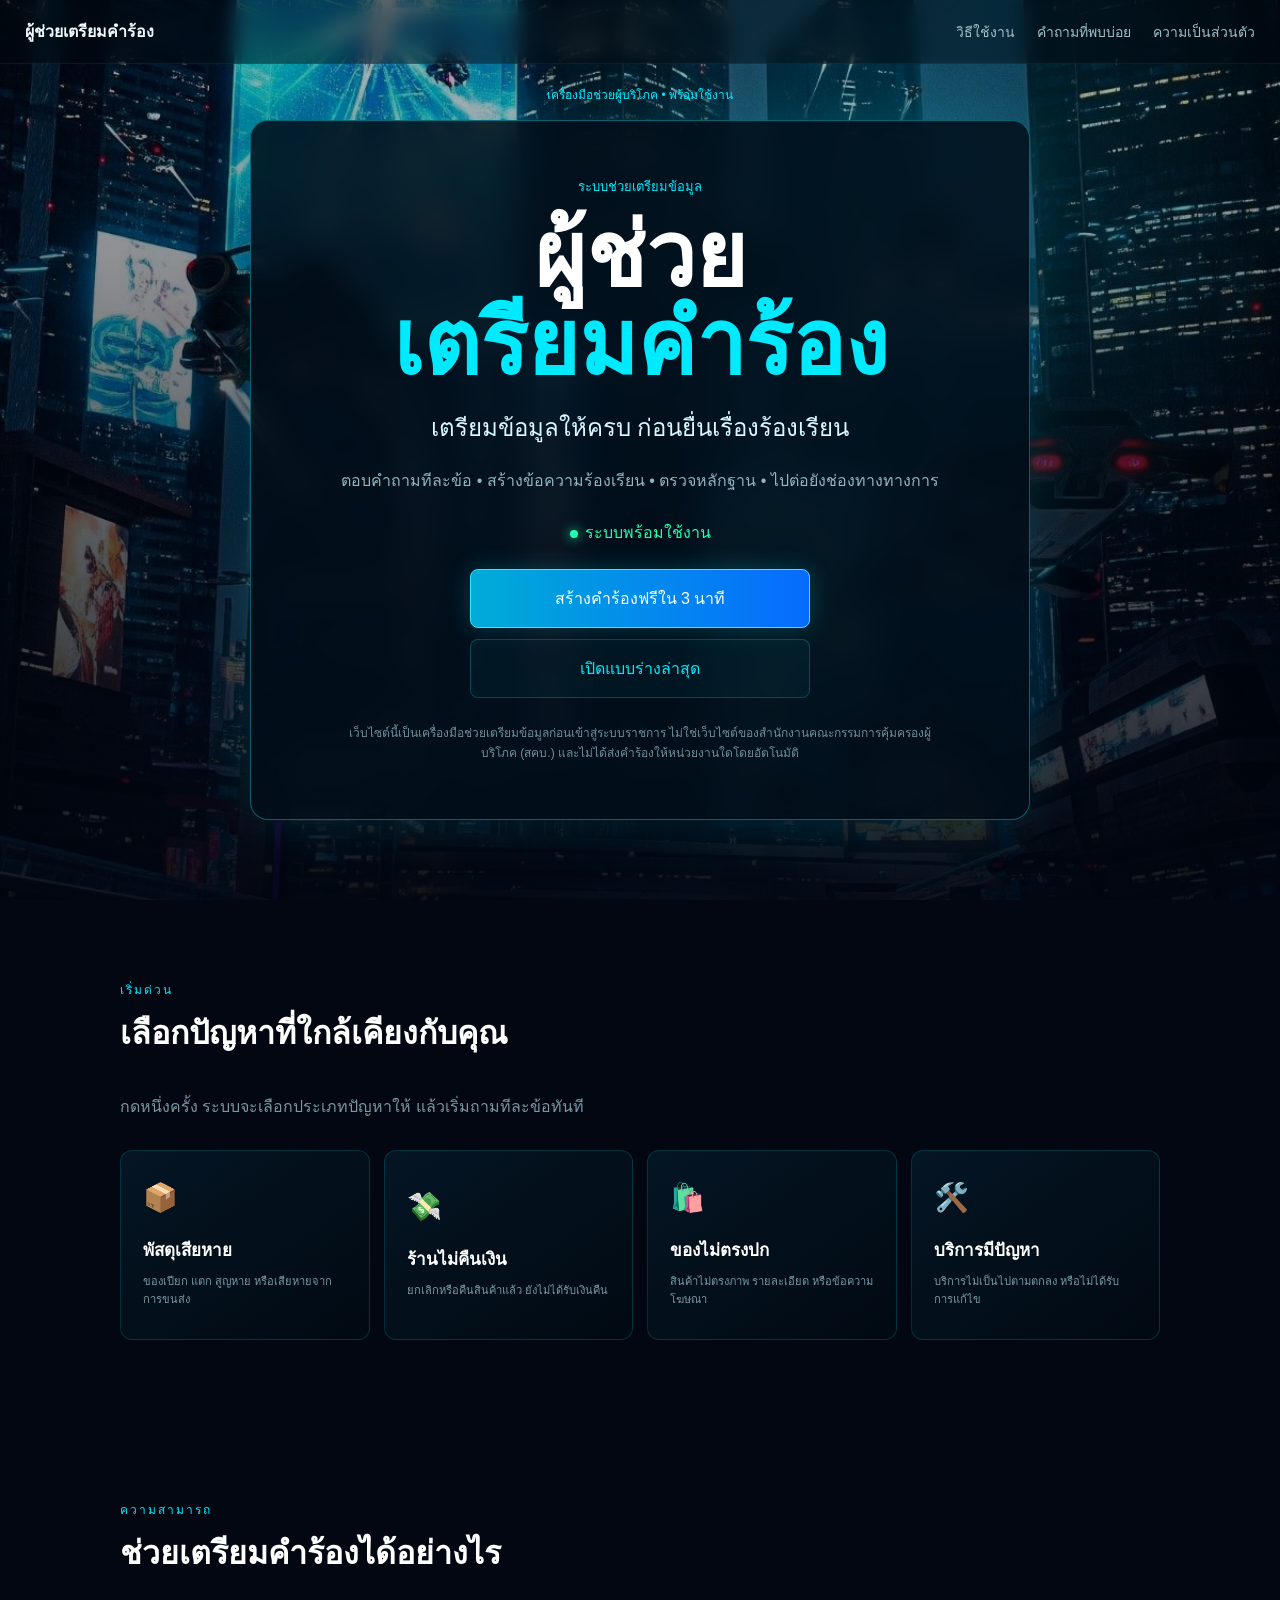
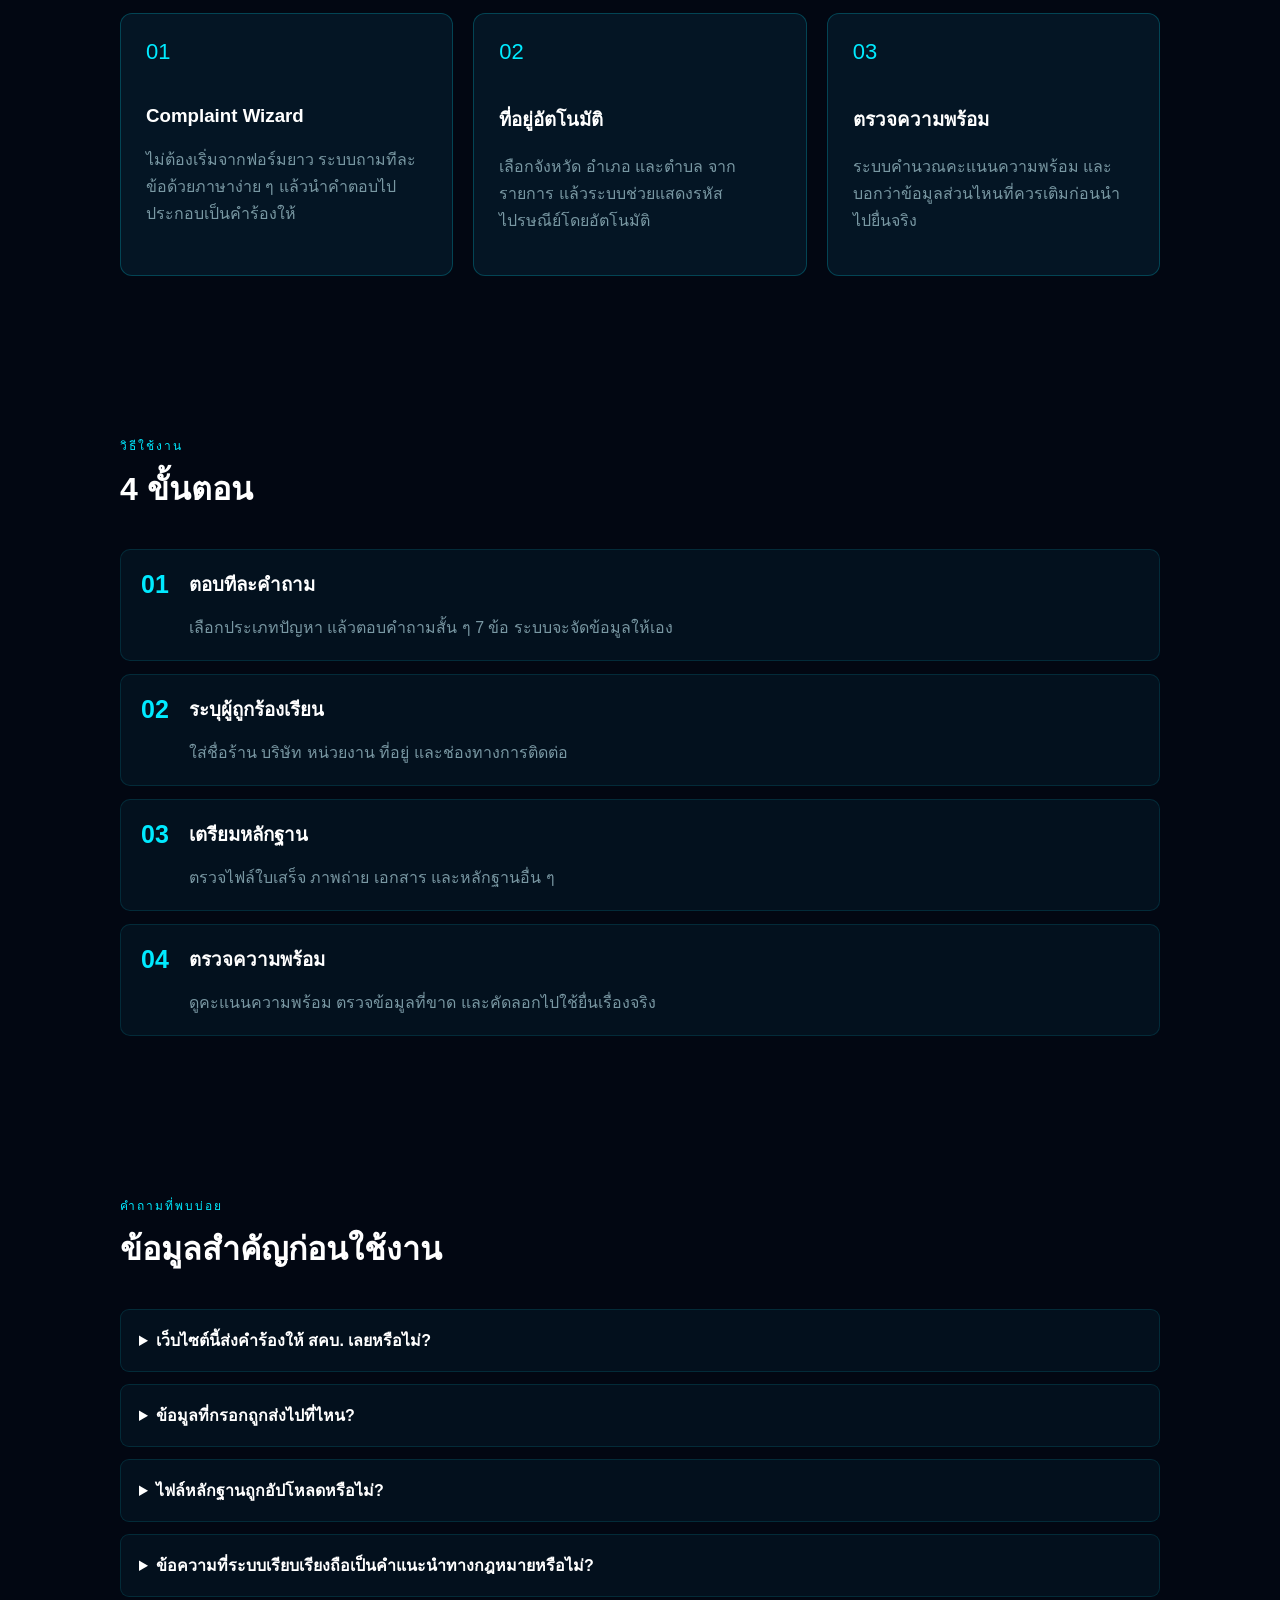
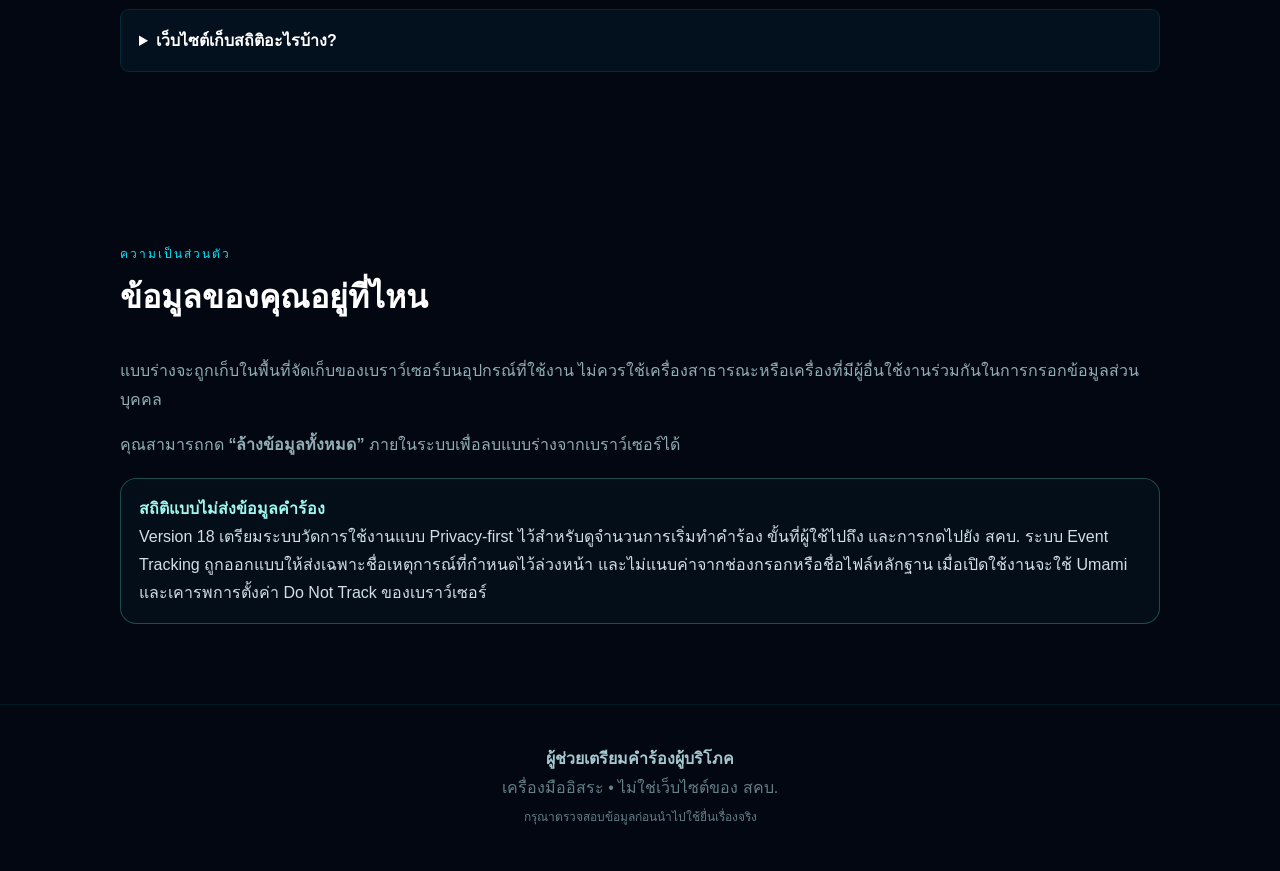
==== index.html @ de830b8b "Version 18 – Complaint" ====
<!DOCTYPE html>
<!-- Complaint Helper Version 18 -->
<html lang="th">
<head>
  <meta charset="UTF-8">
  <meta name="viewport" content="width=device-width, initial-scale=1.0">
  <meta name="description" content="เครื่องมือช่วยเตรียมข้อมูลคำร้องผู้บริโภคก่อนยื่นเรื่องจริง">
  <title>ผู้ช่วยเตรียมคำร้อง</title>
  <link rel="stylesheet" href="style.css">
</head>
<body>
<div class="grid-background"></div>
<div id="toast" class="toast"></div>

<div id="homePage" class="page active-page">
  <header class="top-nav">
    <div class="brand">ผู้ช่วยเตรียมคำร้อง</div>
    <nav>
      <a href="#how">วิธีใช้งาน</a>
      <a href="#faq">คำถามที่พบบ่อย</a>
      <a href="#privacy">ความเป็นส่วนตัว</a>
    </nav>
  </header>

  <section class="hero">
    <div class="hero-shade"></div>
    <div class="system-top">เครื่องมือช่วยผู้บริโภค • พร้อมใช้งาน</div>

    <div class="hero-card">
      <div class="version">ระบบช่วยเตรียมข้อมูล</div>
      <h1>ผู้ช่วย <span>เตรียมคำร้อง</span></h1>
      <h2>เตรียมข้อมูลให้ครบ ก่อนยื่นเรื่องร้องเรียน</h2>
      <p class="hero-text">ตอบคำถามทีละข้อ • สร้างข้อความร้องเรียน • ตรวจหลักฐาน • ไปต่อยังช่องทางทางการ</p>

      <div class="ready"><span></span>ระบบพร้อมใช้งาน</div>

      <button class="primary-button" onclick="startComplaint()">สร้างคำร้องฟรีใน 3 นาที</button>
      <button id="continueButton" class="secondary-button" onclick="continueDraft()">เปิดแบบร่างล่าสุด</button>

      <p class="hero-note">
        เว็บไซต์นี้เป็นเครื่องมือช่วยเตรียมข้อมูลก่อนเข้าสู่ระบบราชการ ไม่ใช่เว็บไซต์ของสำนักงานคณะกรรมการคุ้มครองผู้บริโภค (สคบ.)
        และไม่ได้ส่งคำร้องให้หน่วยงานใดโดยอัตโนมัติ
      </p>
    </div>
  </section>

  <section id="quickStart" class="content-section">
    <div class="section-label">เริ่มด่วน</div>
    <h2 class="section-heading">เลือกปัญหาที่ใกล้เคียงกับคุณ</h2>
    <p class="section-subtitle">กดหนึ่งครั้ง ระบบจะเลือกประเภทปัญหาให้ แล้วเริ่มถามทีละข้อทันที</p>

    <div class="quick-start-grid">
      <button class="quick-start-card" onclick="startFromProblem('parcel')">
        <span class="quick-icon">📦</span>
        <strong>พัสดุเสียหาย</strong>
        <small>ของเปียก แตก สูญหาย หรือเสียหายจากการขนส่ง</small>
      </button>

      <button class="quick-start-card" onclick="startFromProblem('refund')">
        <span class="quick-icon">💸</span>
        <strong>ร้านไม่คืนเงิน</strong>
        <small>ยกเลิกหรือคืนสินค้าแล้ว ยังไม่ได้รับเงินคืน</small>
      </button>

      <button class="quick-start-card" onclick="startFromProblem('mismatch')">
        <span class="quick-icon">🛍️</span>
        <strong>ของไม่ตรงปก</strong>
        <small>สินค้าไม่ตรงภาพ รายละเอียด หรือข้อความโฆษณา</small>
      </button>

      <button class="quick-start-card" onclick="startFromProblem('service')">
        <span class="quick-icon">🛠️</span>
        <strong>บริการมีปัญหา</strong>
        <small>บริการไม่เป็นไปตามตกลง หรือไม่ได้รับการแก้ไข</small>
      </button>
    </div>
  </section>

  <section class="content-section">
    <div class="section-label">ความสามารถ</div>
    <h2 class="section-heading">ช่วยเตรียมคำร้องได้อย่างไร</h2>

    <div class="feature-grid">
      <article class="feature-card">
        <div class="feature-number">01</div>
        <h3>Complaint Wizard</h3>
        <p>ไม่ต้องเริ่มจากฟอร์มยาว ระบบถามทีละข้อด้วยภาษาง่าย ๆ แล้วนำคำตอบไปประกอบเป็นคำร้องให้</p>
      </article>

      <article class="feature-card">
        <div class="feature-number">02</div>
        <h3>ที่อยู่อัตโนมัติ</h3>
        <p>เลือกจังหวัด อำเภอ และตำบล จากรายการ แล้วระบบช่วยแสดงรหัสไปรษณีย์โดยอัตโนมัติ</p>
      </article>

      <article class="feature-card">
        <div class="feature-number">03</div>
        <h3>ตรวจความพร้อม</h3>
        <p>ระบบคำนวณคะแนนความพร้อม และบอกว่าข้อมูลส่วนไหนที่ควรเติมก่อนนำไปยื่นจริง</p>
      </article>
    </div>
  </section>

  <section id="how" class="content-section">
    <div class="section-label">วิธีใช้งาน</div>
    <h2 class="section-heading">4 ขั้นตอน</h2>

    <div class="process-list">
      <div class="process-card"><strong>01</strong><div><h3>ตอบทีละคำถาม</h3><p>เลือกประเภทปัญหา แล้วตอบคำถามสั้น ๆ 7 ข้อ ระบบจะจัดข้อมูลให้เอง</p></div></div>
      <div class="process-card"><strong>02</strong><div><h3>ระบุผู้ถูกร้องเรียน</h3><p>ใส่ชื่อร้าน บริษัท หน่วยงาน ที่อยู่ และช่องทางการติดต่อ</p></div></div>
      <div class="process-card"><strong>03</strong><div><h3>เตรียมหลักฐาน</h3><p>ตรวจไฟล์ใบเสร็จ ภาพถ่าย เอกสาร และหลักฐานอื่น ๆ</p></div></div>
      <div class="process-card"><strong>04</strong><div><h3>ตรวจความพร้อม</h3><p>ดูคะแนนความพร้อม ตรวจข้อมูลที่ขาด และคัดลอกไปใช้ยื่นเรื่องจริง</p></div></div>
    </div>
  </section>

  <section id="faq" class="content-section">
    <div class="section-label">คำถามที่พบบ่อย</div>
    <h2 class="section-heading">ข้อมูลสำคัญก่อนใช้งาน</h2>

    <div class="faq">
      <details>
        <summary>เว็บไซต์นี้ส่งคำร้องให้ สคบ. เลยหรือไม่?</summary>
        <p>ไม่ เว็บไซต์นี้ช่วยเตรียมข้อมูลเท่านั้น ผู้ใช้ต้องนำข้อมูลไปยื่นผ่านช่องทางของหน่วยงานที่เกี่ยวข้องด้วยตนเอง</p>
      </details>

      <details>
        <summary>ข้อมูลที่กรอกถูกส่งไปที่ไหน?</summary>
        <p>เวอร์ชันนี้ไม่มีระบบส่งข้อมูลคำร้องไปยังเซิร์ฟเวอร์ของเรา แบบร่างข้อความถูกเก็บไว้ในเบราว์เซอร์ของอุปกรณ์ที่ใช้งาน</p>
      </details>

      <details>
        <summary>ไฟล์หลักฐานถูกอัปโหลดหรือไม่?</summary>
        <p>ไม่ ระบบใช้ไฟล์เพื่อช่วยตรวจชื่อ ประเภท และขนาดเท่านั้น หากรีเฟรชหน้าเว็บจะต้องเลือกไฟล์อีกครั้ง</p>
      </details>

      <details>
        <summary>ข้อความที่ระบบเรียบเรียงถือเป็นคำแนะนำทางกฎหมายหรือไม่?</summary>
        <p>ไม่ เป็นเพียงตัวช่วยจัดข้อความ ผู้ใช้ควรตรวจสอบข้อเท็จจริงและเนื้อหาก่อนนำไปใช้</p>
      </details>

      <details>
        <summary>เว็บไซต์เก็บสถิติอะไรบ้าง?</summary>
        <p>เมื่อเปิดใช้งานระบบสถิติ เว็บไซต์จะเก็บเฉพาะเหตุการณ์การใช้งานทั่วไป เช่น เริ่มทำคำร้อง ไปถึงหน้าผลลัพธ์ คัดลอกข้อความ หรือกดไปยัง สคบ. โดยไม่ส่งชื่อ เบอร์โทร อีเมล ที่อยู่ เนื้อหาคำร้อง จำนวนเงิน ชื่อผู้ถูกร้องเรียน หรือไฟล์หลักฐานไปกับเหตุการณ์สถิติ</p>
      </details>
    </div>
  </section>

  <section id="privacy" class="content-section privacy-section">
    <div class="section-label">ความเป็นส่วนตัว</div>
    <h2 class="section-heading">ข้อมูลของคุณอยู่ที่ไหน</h2>
    <p>แบบร่างจะถูกเก็บในพื้นที่จัดเก็บของเบราว์เซอร์บนอุปกรณ์ที่ใช้งาน ไม่ควรใช้เครื่องสาธารณะหรือเครื่องที่มีผู้อื่นใช้งานร่วมกันในการกรอกข้อมูลส่วนบุคคล</p>
    <p>คุณสามารถกด <strong>“ล้างข้อมูลทั้งหมด”</strong> ภายในระบบเพื่อลบแบบร่างจากเบราว์เซอร์ได้</p>
    <div class="privacy-analytics-note">
      <strong>สถิติแบบไม่ส่งข้อมูลคำร้อง</strong><br>
      Version 18 เตรียมระบบวัดการใช้งานแบบ Privacy-first ไว้สำหรับดูจำนวนการเริ่มทำคำร้อง ขั้นที่ผู้ใช้ไปถึง และการกดไปยัง สคบ. ระบบ Event Tracking ถูกออกแบบให้ส่งเฉพาะชื่อเหตุการณ์ที่กำหนดไว้ล่วงหน้า และไม่แนบค่าจากช่องกรอกหรือชื่อไฟล์หลักฐาน เมื่อเปิดใช้งานจะใช้ Umami และเคารพการตั้งค่า Do Not Track ของเบราว์เซอร์
    </div>
  </section>

  <div class="future-ad-slot" aria-hidden="true">พื้นที่โฆษณาในอนาคต</div>

  <footer>
    <strong>ผู้ช่วยเตรียมคำร้องผู้บริโภค</strong><br>
    เครื่องมืออิสระ • ไม่ใช่เว็บไซต์ของ สคบ.<br>
    <span>กรุณาตรวจสอบข้อมูลก่อนนำไปใช้ยื่นเรื่องจริง</span>
  </footer>
</div>

<div id="formPage" class="page">
  <main class="app">
    <div class="app-top">
      <button class="home-button" onclick="goHome()">← หน้าแรก</button>
      <div id="saveStatus" class="save-status">บันทึกอัตโนมัติ: เปิด</div>
    </div>

    <div class="system-message">
      <span></span>ระบบพร้อมใช้งาน
      <small>แบบร่างข้อความถูกเก็บในเบราว์เซอร์เครื่องนี้</small>
    </div>

    <div class="form-header">
      <div>ระบบเตรียมข้อมูลคำร้อง</div>
      <h1>เตรียมข้อมูลคำร้อง</h1>
    </div>

    <div class="progress">
      <div class="progress-item active" id="progress1"><div class="progress-circle">01</div><span>ปัญหา</span></div>
      <div class="progress-line"></div>
      <div class="progress-item" id="progress2"><div class="progress-circle">02</div><span>ผู้ถูกร้อง</span></div>
      <div class="progress-line"></div>
      <div class="progress-item" id="progress3"><div class="progress-circle">03</div><span>หลักฐาน</span></div>
      <div class="progress-line"></div>
      <div class="progress-item" id="progress4"><div class="progress-circle">04</div><span>ตรวจสอบ</span></div>
    </div>

    <section id="step1" class="step active">
      <div class="step-label">ขั้นตอนที่ 01</div>
      <h2>เล่าปัญหาทีละข้อ</h2>
      <p class="wizard-intro">ไม่ต้องเขียนแบบฟอร์มยาว ๆ ตอบคำถามสั้น ๆ แล้วระบบจะนำไปสร้างคำร้องให้ในตอนท้าย</p>

      <div id="quickStartBadge" class="prefill-badge hidden"></div>

      <div class="wizard-progress-wrap">
        <div class="wizard-progress-top">
          <span id="wizardCounter">คำถาม 1 จาก 7</span>
          <span id="wizardPercent">14%</span>
        </div>
        <div class="wizard-track"><div id="wizardBar" class="wizard-bar"></div></div>
      </div>

      <input id="category" type="hidden">

      <article class="wizard-question active" data-wizard="1">
        <span class="wizard-kicker">คำถาม 1</span>
        <h3>ปัญหาของคุณใกล้เคียงกับข้อไหนที่สุด?</h3>
        <p class="wizard-help">เลือกข้อที่ใกล้เคียงที่สุดก่อน หากไม่แน่ใจเลือก “อื่น ๆ” ได้</p>

        <div class="wizard-choice-grid">
          <button type="button" class="wizard-choice" data-category="ปัญหาการขนส่ง" onclick="chooseCategory('ปัญหาการขนส่ง', this)">📦 พัสดุเสียหาย</button>
          <button type="button" class="wizard-choice" data-category="ร้านค้าออนไลน์" onclick="chooseCategory('ร้านค้าออนไลน์', this)">💸 ร้านไม่คืนเงิน</button>
          <button type="button" class="wizard-choice" data-category="โฆษณาไม่ตรงความจริง" onclick="chooseCategory('โฆษณาไม่ตรงความจริง', this)">🛍️ ของไม่ตรงปก</button>
          <button type="button" class="wizard-choice" data-category="ไม่ได้รับสินค้า" onclick="chooseCategory('ไม่ได้รับสินค้า', this)">📭 ไม่ได้รับสินค้า</button>
          <button type="button" class="wizard-choice" data-category="บริการไม่เป็นธรรม" onclick="chooseCategory('บริการไม่เป็นธรรม', this)">🛠️ บริการมีปัญหา</button>
          <button type="button" class="wizard-choice" data-category="ถูกเรียกเก็บเงินผิด" onclick="chooseCategory('ถูกเรียกเก็บเงินผิด', this)">💳 ถูกเรียกเก็บเงินผิด</button>
          <button type="button" class="wizard-choice" data-category="สินค้าเสียหาย" onclick="chooseCategory('สินค้าเสียหาย', this)">📦 สินค้าเสียหาย</button>
          <button type="button" class="wizard-choice" data-category="อื่น ๆ" onclick="chooseCategory('อื่น ๆ', this)">＋ อื่น ๆ</button>
        </div>

        <div class="wizard-nav wizard-nav-right">
          <button type="button" class="next-button" onclick="wizardNext(1)">ถัดไป →</button>
        </div>
      </article>

      <article class="wizard-question" data-wizard="2">
        <span class="wizard-kicker">คำถาม 2</span>
        <h3>คุณซื้อสินค้า หรือใช้บริการอะไร?</h3>
        <p class="wizard-help">บอกสั้น ๆ ก็ได้ เช่น “กล่องการ์ด Pokémon”, “โทรศัพท์มือถือ”, “บริการซ่อมรถ”</p>

        <label for="subject">สินค้า / บริการ *</label>
        <input id="subject" type="text" placeholder="เช่น กล่องการ์ด Pokémon">

        <div class="wizard-nav">
          <button type="button" class="back-button" onclick="wizardBack(2)">← ย้อนกลับ</button>
          <button type="button" class="next-button" onclick="wizardNext(2)">ถัดไป →</button>
        </div>
      </article>

      <article class="wizard-question" data-wizard="3">
        <span class="wizard-kicker">คำถาม 3</span>
        <h3>จ่ายไปเท่าไร และจ่ายแบบไหน?</h3>
        <p class="wizard-help">ถ้าไม่เกี่ยวข้องกับการชำระเงิน สามารถเว้นจำนวนเงินไว้ได้</p>

        <label for="amountPaid">จำนวนเงินที่ชำระ</label>
        <div class="money-field">
          <input id="amountPaid" type="number" min="0" step="0.01" placeholder="เช่น 2500">
          <span>บาท</span>
        </div>

        <label>วิธีการชำระเงิน</label>
        <div class="option-grid wizard-options">
          <label><input type="checkbox" name="payment" value="เงินสด">เงินสด</label>
          <label><input type="checkbox" name="payment" value="โอนผ่านธนาคาร">โอนผ่านธนาคาร</label>
          <label><input type="checkbox" name="payment" value="บัตรเครดิต/เดบิต">บัตรเครดิต / เดบิต</label>
          <label><input type="checkbox" name="payment" value="กระเป๋าเงินอิเล็กทรอนิกส์">กระเป๋าเงินอิเล็กทรอนิกส์</label>
          <label><input type="checkbox" name="payment" value="เก็บเงินปลายทาง">เก็บเงินปลายทาง</label>
          <label><input type="checkbox" name="payment" value="อื่น ๆ">อื่น ๆ</label>
        </div>

        <div class="wizard-nav">
          <button type="button" class="back-button" onclick="wizardBack(3)">← ย้อนกลับ</button>
          <button type="button" class="next-button" onclick="wizardNext(3)">ถัดไป →</button>
        </div>
      </article>

      <article class="wizard-question" data-wizard="4">
        <span class="wizard-kicker">คำถาม 4</span>
        <h3>เกิดอะไรขึ้น?</h3>
        <p class="wizard-help">เล่าด้วยภาษาของคุณเอง ไม่ต้องใช้ภาษาราชการ ระบบจะนำข้อมูลไปเรียบเรียงให้</p>

        <label for="incidentDate">วันที่เกิดเหตุ</label>
        <input id="incidentDate" type="date">

        <label for="problem">เล่าเหตุการณ์ *</label>
        <textarea id="problem" placeholder="เช่น ได้รับพัสดุแล้วพบว่ากล่องเปียก สินค้าภายในบวมและเสียหาย จึงติดต่อบริษัทขนส่ง..."></textarea>

        <div class="wizard-nav">
          <button type="button" class="back-button" onclick="wizardBack(4)">← ย้อนกลับ</button>
          <button type="button" class="next-button" onclick="wizardNext(4)">ถัดไป →</button>
        </div>
      </article>

      <article class="wizard-question" data-wizard="5">
        <span class="wizard-kicker">คำถาม 5</span>
        <h3>คุณเคยติดต่อร้านหรือบริษัทแล้วหรือยัง?</h3>
        <p class="wizard-help">ข้อมูลนี้ช่วยให้คำร้องบอกได้ว่าคุณพยายามแก้ปัญหากับผู้ประกอบการมาก่อนหรือไม่</p>

        <div class="wizard-radio-grid">
          <label class="wizard-radio"><input type="radio" name="contactedBusiness" value="ติดต่อแล้ว" onchange="updateContactFields(); saveDraft()">✓ ติดต่อแล้ว</label>
          <label class="wizard-radio"><input type="radio" name="contactedBusiness" value="ยังไม่ได้ติดต่อ" onchange="updateContactFields(); saveDraft()">○ ยังไม่ได้ติดต่อ</label>
        </div>

        <div id="contactOutcomeWrap" class="conditional-field hidden">
          <label for="contactOutcome">ร้าน / บริษัทตอบว่าอย่างไร?</label>
          <textarea id="contactOutcome" placeholder="เช่น แจ้งว่าจะชดเชยไม่เกิน 2,000 บาท หรือยังไม่ตอบกลับ"></textarea>
        </div>

        <div class="wizard-nav">
          <button type="button" class="back-button" onclick="wizardBack(5)">← ย้อนกลับ</button>
          <button type="button" class="next-button" onclick="wizardNext(5)">ถัดไป →</button>
        </div>
      </article>

      <article class="wizard-question" data-wizard="6">
        <span class="wizard-kicker">คำถาม 6</span>
        <h3>คุณอยากให้เขาแก้ปัญหาอย่างไร?</h3>
        <p class="wizard-help">เลือกได้มากกว่า 1 ข้อ แล้วใส่รายละเอียดเพิ่มเติมได้</p>

        <div class="option-grid wizard-options">
          <label><input type="checkbox" name="request" value="เรียกร้องค่าเสียหาย">เรียกร้องค่าเสียหาย</label>
          <label><input type="checkbox" name="request" value="ขอเงินคืน">ขอเงินคืน</label>
          <label><input type="checkbox" name="request" value="ขอเปลี่ยนสินค้า">ขอเปลี่ยนสินค้า</label>
          <label><input type="checkbox" name="request" value="ตรวจสอบผู้ประกอบการ">ตรวจสอบผู้ประกอบการ</label>
          <label><input type="checkbox" name="request" value="ตรวจสอบการโฆษณา">ตรวจสอบการโฆษณา</label>
          <label><input type="checkbox" name="request" value="ขอให้ช่วยไกล่เกลี่ย">ขอให้ช่วยไกล่เกลี่ย</label>
        </div>

        <label for="requestDetail">รายละเอียดเพิ่มเติม</label>
        <textarea id="requestDetail" placeholder="เช่น ต้องการให้ชดเชยตามมูลค่าความเสียหายจริง"></textarea>

        <label for="damage">มูลค่าความเสียหายที่ต้องการระบุ</label>
        <div class="money-field">
          <input id="damage" type="number" min="0" step="0.01" placeholder="ถ้ามี">
          <span>บาท</span>
        </div>

        <div class="wizard-nav">
          <button type="button" class="back-button" onclick="wizardBack(6)">← ย้อนกลับ</button>
          <button type="button" class="next-button" onclick="wizardNext(6)">ถัดไป →</button>
        </div>
      </article>

      <article class="wizard-question" data-wizard="7">
        <span class="wizard-kicker">คำถามสุดท้าย</span>
        <h3>ชื่อผู้ร้องเรียนคืออะไร?</h3>
        <p class="wizard-help">ใช้สำหรับใส่ในข้อความร้องเรียนที่ระบบสร้างให้เท่านั้น แบบร่างยังคงเก็บในเบราว์เซอร์เครื่องนี้</p>

        <label for="name">ชื่อ-นามสกุล *</label>
        <input id="name" type="text" placeholder="ชื่อ-นามสกุล">

        <div id="wizardReview" class="wizard-review"></div>

        <div class="wizard-nav">
          <button type="button" class="back-button" onclick="wizardBack(7)">← ย้อนกลับ</button>
          <button type="button" class="next-button" onclick="completeWizard()">ไปต่อข้อมูลผู้ถูกร้อง →</button>
        </div>
      </article>
    </section>

    <section id="step2" class="step">
      <div class="step-label">ขั้นตอนที่ 02</div>
      <h2>ข้อมูลผู้ถูกร้องเรียน</h2>

      <label for="company">ชื่อบริษัท / ร้านค้า / หน่วยงาน *</label>
      <input id="company" type="text" placeholder="ชื่อบริษัท ร้านค้า หรือหน่วยงาน">

      <label for="companyDetail">รายละเอียดเพิ่มเติม</label>
      <textarea id="companyDetail" placeholder="ชื่อพนักงาน แผนก เลขที่คำสั่งซื้อ ฯลฯ"></textarea>

      <label for="address">บ้านเลขที่ / อาคาร / ซอย / ถนน</label>
      <input id="address" type="text" placeholder="เช่น 123 ถนนตัวอย่าง">

      <div class="address-grid">
        <div>
          <label for="province">จังหวัด *</label>
          <select id="province" onchange="provinceChanged()" disabled>
            <option value="">กำลังโหลดข้อมูล...</option>
          </select>
        </div>

        <div>
          <label for="district">อำเภอ / เขต *</label>
          <select id="district" onchange="districtChanged()" disabled>
            <option value="">กรุณาเลือกจังหวัดก่อน</option>
          </select>
        </div>

        <div>
          <label for="subDistrict">ตำบล / แขวง *</label>
          <select id="subDistrict" onchange="subDistrictChanged()" disabled>
            <option value="">กรุณาเลือกอำเภอก่อน</option>
          </select>
        </div>

        <div>
          <label for="postcode">รหัสไปรษณีย์</label>
          <input id="postcode" type="text" placeholder="อัตโนมัติ" readonly>
        </div>
      </div>

      <div id="addressStatus" class="address-status">เลือกจังหวัด → อำเภอ → ตำบล</div>

      <label for="companyPhone">เบอร์โทรศัพท์</label>
      <input id="companyPhone" type="tel" placeholder="ถ้ามี">

      <label for="companyChannel">เว็บไซต์ / Facebook / LINE / ช่องทางออนไลน์</label>
      <input id="companyChannel" type="text" placeholder="ระบุช่องทางติดต่อของผู้ประกอบการ">

      <label>สถานที่ซื้อหรือใช้บริการ</label>
      <div class="option-grid">
        <label><input type="checkbox" name="place" value="หน้าร้าน">หน้าร้าน</label>
        <label><input type="checkbox" name="place" value="เว็บไซต์">เว็บไซต์</label>
        <label><input type="checkbox" name="place" value="แอปพลิเคชัน">แอปพลิเคชัน</label>
        <label><input type="checkbox" name="place" value="ตลาดซื้อขายออนไลน์">ตลาดซื้อขายออนไลน์</label>
        <label><input type="checkbox" name="place" value="สื่อสังคมออนไลน์">สื่อสังคมออนไลน์</label>
        <label><input type="checkbox" name="place" value="โทรศัพท์ / Call Center">โทรศัพท์ / Call Center</label>
      </div>

      <div class="navigation">
        <button class="back-button" onclick="previousStep(2)">← ย้อนกลับ</button>
        <button class="next-button" onclick="nextStep(2)">ถัดไป →</button>
      </div>
    </section>

    <section id="step3" class="step">
      <div class="step-label">ขั้นตอนที่ 03</div>
      <h2>เตรียมหลักฐาน</h2>

      <div class="file-info">
        <strong>ไฟล์ที่รองรับ</strong><br>
        PDF, JPG, JPEG, PNG, DOC และ DOCX<br>
        ขนาดไม่เกิน 5 MB ต่อไฟล์
      </div>

      <div id="uploadList"></div>

      <div class="warning-box">
        <strong>หมายเหตุ</strong><br>
        ไฟล์ที่เลือกในหน้านี้ไม่ได้ถูกส่งไปยัง สคบ. หรือเซิร์ฟเวอร์ของเว็บไซต์นี้<br><br>
        หากปิดหรือรีเฟรชหน้าเว็บ จะต้องเลือกไฟล์ใหม่
      </div>

      <div class="navigation">
        <button class="back-button" onclick="previousStep(3)">← ย้อนกลับ</button>
        <button class="next-button" onclick="nextStep(3)">ดูผลลัพธ์ →</button>
      </div>
    </section>

    <section id="step4" class="step">
      <div class="step-label">ขั้นตอนที่ 04</div>
      <h2>ผลลัพธ์สำหรับนำไปใช้ต่อ</h2>

      <div class="readiness-card">
        <div class="readiness-top">
          <div>
            <div class="readiness-label">ความพร้อมของข้อมูล</div>
            <div id="readinessScore" class="readiness-score">0%</div>
          </div>
          <div id="readinessStatus" class="readiness-status">กำลังตรวจสอบ</div>
        </div>
        <div class="score-track"><div id="scoreBar" class="score-bar"></div></div>
      </div>

      <div class="result-card result-highlight">
        <div class="result-heading">
          <div>
            <span class="result-kicker">ผลลัพธ์หลัก</span>
            <h3>ข้อความร้องเรียนพร้อมใช้</h3>
          </div>
          <button class="mini-copy-button" onclick="copyGeneratedComplaint()">คัดลอก</button>
        </div>
        <div class="tone-selector" aria-label="เลือกรูปแบบข้อความ">
          <button type="button" class="tone-button" data-tone="polite" onclick="setComplaintTone('polite', this)">สุภาพ</button>
          <button type="button" class="tone-button" data-tone="formal" onclick="setComplaintTone('formal', this)">เป็นทางการ</button>
          <button type="button" class="tone-button active" data-tone="official" onclick="setComplaintTone('official', this)">ยื่นหน่วยงาน</button>
        </div>
        <div id="generatedComplaint" class="generated-complaint"></div>
        <p class="result-note">ข้อความสร้างจากคำตอบของคุณโดยอัตโนมัติ กรุณาตรวจสอบชื่อ จำนวนเงิน วันที่ และข้อเท็จจริงก่อนนำไปใช้จริง</p>
      </div>

      <div class="result-card">
        <span class="result-kicker">CHECKLIST</span>
        <h3>ข้อมูลและหลักฐานที่ควรตรวจ</h3>
        <div id="readinessChecklist" class="checklist"></div>
        <div id="evidenceChecklist" class="evidence-checklist"></div>
      </div>

      <div id="missingWarning" class="missing-warning"></div>
      <div id="summaryBox"></div>

      <div class="result-card next-step-card">
        <span class="result-kicker">ขั้นตอนถัดไป</span>
        <h3>นำข้อมูลไปยื่นเรื่องกับหน่วยงานที่เกี่ยวข้อง</h3>
        <p>เวอร์ชันนี้ใช้ระบบร้องทุกข์ของ สคบ. เป็นช่องทางหลัก ระบบของเราไม่ส่งข้อมูลแทนคุณ</p>
        <button class="ocpb-button" onclick="openOCPB()">ไปยื่นเรื่องกับ สคบ. →</button>
        <button class="copy-all-button" onclick="copySummary()">คัดลอกข้อมูลทั้งหมด</button>
      </div>

      <button class="save-button" onclick="saveDraft(true)">บันทึกแบบร่าง</button>
      <button class="reset-button" onclick="clearEverything()">ล้างข้อมูลทั้งหมด</button>

      <div class="future-ad-slot" aria-hidden="true">พื้นที่โฆษณาในอนาคต</div>

      <div class="final-note">
        <strong>ก่อนยื่นจริง</strong><br>
        กรุณาตรวจสอบข้อมูลและหลักฐานทุกครั้ง เว็บไซต์นี้เป็นตัวช่วยเตรียมข้อมูล ไม่ใช่หน่วยงานราชการ
      </div>

      <div class="navigation">
        <button class="back-button" onclick="previousStep(4)">← ย้อนกลับ</button>
      </div>
    </section>
  </main>
</div>

<script src="script.js"></script>
</body>
</html>
---- style.css ----
*{box-sizing:border-box}
:root{--bg:#020712;--panel:#071522;--panel-soft:rgba(5,24,39,.9);--cyan:#00eaff;--blue:#087cff;--green:#22ffae;--yellow:#ffd36a;--red:#ff5274;--white:#eefcff;--text:#cfeaf0;--muted:#7998a3;--border:rgba(0,234,255,.22)}
html{scroll-behavior:smooth}
body{margin:0;min-height:100vh;background:var(--bg);color:var(--text);font-family:-apple-system,BlinkMacSystemFont,"Thonburi","Tahoma","Segoe UI",sans-serif;overflow-x:hidden}
button,input,select,textarea{font-family:inherit} button{cursor:pointer}
.grid-background{position:fixed;inset:0;z-index:-10;pointer-events:none;background-image:linear-gradient(rgba(0,234,255,.025) 1px,transparent 1px),linear-gradient(90deg,rgba(0,234,255,.025) 1px,transparent 1px);background-size:40px 40px}
.page{display:none}.active-page{display:block}
.top-nav{min-height:64px;padding:0 25px;display:flex;align-items:center;justify-content:space-between;position:absolute;top:0;left:0;right:0;z-index:20;border-bottom:1px solid rgba(0,234,255,.09);background:rgba(0,7,15,.46);backdrop-filter:blur(10px)}
.brand{color:var(--white);font-weight:700}.top-nav nav{display:flex;gap:22px}.top-nav a{color:#9fc0c8;text-decoration:none;font-size:14px}.top-nav a:hover{color:var(--cyan)}
.hero{min-height:100vh;position:relative;display:flex;align-items:center;justify-content:center;padding:100px 20px 60px;background-image:linear-gradient(180deg,rgba(0,4,12,.25),rgba(0,5,15,.93)),url("IMG_1011.jpeg");background-size:cover;background-position:center;background-repeat:no-repeat}
.hero-shade{position:absolute;inset:0;background:radial-gradient(circle at 70% 20%,rgba(0,234,255,.16),transparent 40%)}
.system-top{position:absolute;top:85px;left:50%;transform:translateX(-50%);z-index:2;width:100%;text-align:center;color:var(--cyan);font-size:12px}
.hero-card{width:min(780px,100%);position:relative;z-index:2;padding:55px 34px;text-align:center;border-radius:18px;border:1px solid rgba(0,234,255,.38);background:rgba(2,15,27,.84);backdrop-filter:blur(15px);-webkit-backdrop-filter:blur(15px);box-shadow:0 0 55px rgba(0,234,255,.13)}
.version{color:var(--cyan);font-size:13px}.hero-card h1{margin:15px 0;color:white;font-size:clamp(50px,9vw,88px);line-height:1}.hero-card h1 span{display:block;color:var(--cyan)}.hero-card h2{color:#d9f8ff;font-weight:500}.hero-text{color:#93b5bf;line-height:1.8}
.ready{margin:24px 0;color:var(--green)}.ready span,.system-message>span{display:inline-block;width:8px;height:8px;margin-right:7px;border-radius:50%;background:var(--green);box-shadow:0 0 12px var(--green)}
.primary-button,.secondary-button{display:block;width:min(340px,100%);margin:11px auto;padding:16px;border-radius:8px;font-size:16px}.primary-button{color:white;border:1px solid #31eaff;background:linear-gradient(90deg,#00acd7,#066bff);box-shadow:0 0 25px rgba(0,234,255,.2)}.secondary-button{color:var(--cyan);border:1px solid var(--border);background:rgba(0,234,255,.04)}
.hero-note{max-width:590px;margin:25px auto 0;color:#718f9a;font-size:12px;line-height:1.7}
.content-section{max-width:1080px;margin:auto;padding:80px 20px}.section-label{color:var(--cyan);font-size:12px;letter-spacing:2px}.section-heading{margin:8px 0 35px;color:white;font-size:32px}
.feature-grid{display:grid;grid-template-columns:repeat(3,1fr);gap:20px}.feature-card{padding:25px;border:1px solid var(--border);border-radius:12px;background:var(--panel-soft)}.feature-number{margin-bottom:40px;color:var(--cyan);font-size:22px}.feature-card h3{color:white}.feature-card p{color:var(--muted);line-height:1.7}
.process-list{display:grid;gap:13px}.process-card{display:flex;gap:20px;padding:20px;border:1px solid rgba(0,234,255,.12);border-radius:10px;background:rgba(5,22,36,.7)}.process-card strong{color:var(--cyan);font-size:25px}.process-card h3{margin:0;color:white}.process-card p{color:var(--muted);margin-bottom:0}
.faq details{margin-bottom:12px;padding:18px;border:1px solid rgba(0,234,255,.12);border-radius:9px;background:rgba(5,22,36,.65)}.faq summary{color:white;cursor:pointer;font-weight:600}.faq p,.privacy-section p{color:#91aeb6;line-height:1.8}
footer{padding:40px 20px;text-align:center;color:#647f88;line-height:1.8;border-top:1px solid rgba(0,234,255,.08)}footer strong{color:#a6c8d0}footer span{font-size:12px}
.app{max-width:950px;margin:auto;padding:25px 18px 70px}.app-top{display:flex;justify-content:space-between;align-items:center}.home-button{color:var(--cyan);border:0;background:transparent}.save-status{padding:7px 12px;color:var(--green);font-size:12px;border:1px solid rgba(34,255,174,.22);border-radius:6px;background:rgba(34,255,174,.04)}.save-status.typing{color:var(--yellow)}.save-status.saving{color:var(--cyan)}
.system-message{margin-top:15px;padding:13px;color:var(--green);border:1px solid rgba(34,255,174,.18);border-radius:7px}.system-message small{margin-left:8px;color:#6d9188}.form-header{padding:45px 0 30px;text-align:center}.form-header div{color:var(--cyan);font-size:12px}.form-header h1{color:white}
.progress{display:flex;justify-content:center;align-items:flex-start;margin-bottom:35px}.progress-item{width:95px;text-align:center;color:#55717b;font-size:12px}.progress-circle{width:44px;height:44px;display:flex;align-items:center;justify-content:center;margin:0 auto 10px;border:1px solid rgba(0,234,255,.2);border-radius:50%;background:rgba(2,11,20,.9)}.progress-item.active{color:var(--cyan)}.progress-item.active .progress-circle{border-color:var(--cyan);background:#007fa5;box-shadow:0 0 12px rgba(0,234,255,.25)}.progress-item.completed .progress-circle{border-color:var(--green);background:#087460}.progress-line{width:70px;height:1px;margin-top:22px;background:var(--cyan);opacity:.3}
.step{display:none;padding:30px;border:1px solid var(--border);border-radius:13px;background:rgba(5,24,39,.92)}.step.active{display:block}.step-label{color:var(--cyan);font-size:12px}.step h2{color:white}
label{display:block;margin:18px 0 7px;color:#c2dde3;font-size:14px}input,select,textarea{width:100%;padding:14px;color:white;font-size:16px;outline:none;border:1px solid rgba(0,234,255,.18);border-radius:7px;background:rgba(0,8,17,.82)}input:focus,select:focus,textarea:focus{border-color:var(--cyan);box-shadow:0 0 10px rgba(0,234,255,.08)}select:disabled{opacity:.5}select option{background:#07131d}textarea{min-height:135px;resize:vertical}
.small-note{margin-top:8px;color:#678994;font-size:12px;line-height:1.6}.money-field{display:flex}.money-field span{min-width:70px;display:flex;align-items:center;justify-content:center;color:var(--cyan);border:1px solid rgba(0,234,255,.18);border-left:0}
.option-grid{display:grid;grid-template-columns:1fr 1fr;gap:10px}.option-grid label{display:flex;align-items:center;gap:8px;margin:0;padding:13px;border:1px solid rgba(0,234,255,.11);border-radius:7px;background:rgba(0,234,255,.02)}.option-grid input{width:auto;accent-color:var(--cyan)}
.address-grid{display:grid;grid-template-columns:1fr 1fr;gap:0 15px}#postcode{color:var(--green);font-weight:700}.address-status{margin-top:10px;padding:11px;color:#7faab3;border-left:2px solid var(--cyan);background:rgba(0,234,255,.025)}.address-status.success{color:var(--green);border-color:var(--green)}.address-status.error{color:#ff9daa;border-color:var(--red)}
.helper-button{width:100%;margin-top:10px;padding:13px;color:var(--cyan);border:1px solid var(--border);border-radius:7px;background:rgba(0,234,255,.04)}.navigation{display:flex;justify-content:space-between;gap:12px;margin-top:30px}.navigation.right{justify-content:flex-end}.next-button,.back-button{padding:14px 28px;border-radius:7px}.next-button{color:white;border:1px solid #31e4ff;background:linear-gradient(90deg,#00a9d4,#066aff)}.back-button{color:#a5c8d0;border:1px solid rgba(255,255,255,.1);background:rgba(255,255,255,.03)}
.file-info,.warning-box{padding:16px;margin-bottom:20px;line-height:1.7;border:1px solid var(--border);border-radius:8px}.warning-box{color:#c5a87a}.upload-card{padding:16px;margin-bottom:12px;border:1px solid rgba(0,234,255,.12);border-radius:8px}.upload-card h3{color:#d3f2f6}.file-status{margin-top:8px;color:var(--muted);font-size:12px}.file-ok{color:var(--green)}.file-error{color:#ff8297}
.readiness-card{padding:20px;margin-bottom:16px;border:1px solid var(--border);border-radius:10px;background:rgba(0,14,24,.75)}.readiness-top{display:flex;justify-content:space-between;align-items:center}.readiness-label{color:#8aaeb7;font-size:13px}.readiness-score{margin-top:4px;color:white;font-size:42px;font-weight:700}.readiness-status{padding:8px 12px;border:1px solid var(--border);border-radius:999px;color:var(--cyan);font-size:12px}.score-track{height:9px;margin-top:15px;overflow:hidden;border-radius:999px;background:rgba(255,255,255,.08)}.score-bar{width:0%;height:100%;background:linear-gradient(90deg,#00b8ff,#20ffae);transition:width .4s ease}
.checklist{margin-bottom:18px;display:grid;grid-template-columns:1fr 1fr;gap:8px}.check-item{padding:11px;border-radius:7px;font-size:13px}.check-item.ok{color:#75efbb;border:1px solid rgba(34,255,174,.18);background:rgba(34,255,174,.035)}.check-item.missing{color:#e3bd7d;border:1px solid rgba(255,211,106,.18);background:rgba(255,211,106,.035)}
.summary-card,.quick-panel{padding:18px;margin-bottom:15px;border:1px solid rgba(0,234,255,.14);border-radius:9px;background:rgba(0,14,25,.65)}.summary-card h3,.quick-panel h3{color:var(--cyan)}.summary-row{margin-bottom:12px;padding-bottom:10px;border-bottom:1px solid rgba(0,234,255,.06)}.summary-title{color:#7eb0ba;font-size:12px}.summary-value{margin-top:5px;line-height:1.6;white-space:pre-wrap}.missing-warning{display:none;padding:15px;margin-bottom:15px;color:#e7bd77;border:1px solid rgba(255,211,106,.2);border-radius:8px}.missing-warning.show{display:block}
.quick-panel button,.copy-all-button,.ocpb-button,.save-button,.reset-button{width:100%;padding:14px;margin-bottom:9px;border-radius:7px}.quick-panel button{color:var(--cyan);border:1px solid var(--border);background:rgba(0,234,255,.03)}.copy-all-button{color:#002017;border:0;background:var(--green)}.ocpb-button{color:white;border:1px solid var(--cyan);background:var(--blue)}.save-button{color:white;border:1px solid #826bff;background:#4c3f9b}.reset-button{color:#ff9eb0;border:1px solid rgba(255,82,116,.25);background:rgba(255,82,116,.04)}.final-note{margin-top:20px;padding:14px;color:#93afb6;font-size:12px;line-height:1.7;border-left:2px solid var(--cyan)}
.toast{position:fixed;left:50%;bottom:25px;transform:translate(-50%,30px);z-index:999;max-width:calc(100% - 30px);padding:12px 18px;opacity:0;pointer-events:none;color:white;text-align:center;border:1px solid rgba(0,234,255,.35);border-radius:8px;background:#071b29;box-shadow:0 10px 40px rgba(0,0,0,.4);transition:.25s}.toast.show{opacity:1;transform:translate(-50%,0)}
@media(max-width:760px){.top-nav nav{display:none}.hero-card{padding:42px 18px}.feature-grid,.option-grid,.address-grid,.checklist{grid-template-columns:1fr}.step{padding:20px}.navigation{flex-direction:column}.navigation button{width:100%}.progress{justify-content:flex-start;overflow-x:auto;padding-bottom:10px}.progress-item{flex:0 0 70px}.progress-line{flex:0 0 30px}.system-message small{display:block;margin:5px 0 0 16px}.readiness-score{font-size:34px}}


/* V16: Conversion + Result Upgrade */
.section-subtitle{margin:0 0 30px;color:var(--muted);line-height:1.7}
.quick-start-grid{display:grid;grid-template-columns:repeat(4,1fr);gap:14px}
.quick-start-card{min-height:190px;padding:22px;text-align:left;color:var(--text);border:1px solid rgba(0,234,255,.16);border-radius:12px;background:linear-gradient(145deg,rgba(5,24,39,.88),rgba(1,10,18,.94));transition:.2s}
.quick-start-card:hover{transform:translateY(-3px);border-color:rgba(0,234,255,.5);box-shadow:0 10px 30px rgba(0,234,255,.08)}
.quick-icon{display:block;margin-bottom:22px;font-size:28px}.quick-start-card strong{display:block;margin-bottom:10px;color:white;font-size:17px}.quick-start-card small{color:var(--muted);line-height:1.6}
.prefill-badge{margin-bottom:18px;padding:11px 13px;color:var(--cyan);border:1px solid rgba(0,234,255,.22);border-radius:8px;background:rgba(0,234,255,.035)}.hidden{display:none!important}
.result-card{padding:20px;margin-bottom:16px;border:1px solid rgba(0,234,255,.14);border-radius:10px;background:rgba(0,14,25,.68)}.result-highlight{border-color:rgba(34,255,174,.25);box-shadow:0 0 30px rgba(34,255,174,.04)}
.result-heading{display:flex;align-items:flex-start;justify-content:space-between;gap:15px}.result-heading h3,.result-card h3{margin-top:7px;color:white}.result-kicker{color:var(--cyan);font-size:11px;letter-spacing:2px}.generated-complaint{padding:16px;color:#e6faff;line-height:1.85;white-space:pre-wrap;border:1px solid rgba(0,234,255,.1);border-radius:8px;background:rgba(0,7,14,.72)}.result-note{margin-bottom:0;color:var(--muted);font-size:12px;line-height:1.6}.mini-copy-button{flex:0 0 auto;padding:9px 13px;color:#001c17;border:0;border-radius:7px;background:var(--green)}
.evidence-checklist{margin-top:16px;padding-top:16px;border-top:1px solid rgba(0,234,255,.08)}.evidence-checklist h4{margin:0 0 10px;color:#d8f7fb}.evidence-item{padding:8px 0;color:#a9c3c9;font-size:13px;line-height:1.5}.evidence-item.ok{color:#75efbb}.evidence-item.missing{color:#e3bd7d}.next-step-card p{color:var(--muted);line-height:1.7}.future-ad-slot{display:none}
@media(max-width:900px){.quick-start-grid{grid-template-columns:1fr 1fr}}
@media(max-width:760px){.quick-start-grid{grid-template-columns:1fr}.result-heading{flex-direction:column}.mini-copy-button{width:100%}}


/* Version 17: privacy-first analytics notice */
.privacy-analytics-note{
  margin-top:18px;
  padding:16px 18px;
  border:1px solid rgba(94,234,212,.28);
  border-radius:16px;
  background:rgba(7,22,33,.52);
  line-height:1.75;
  color:rgba(232,247,255,.9);
}
.privacy-analytics-note strong{
  color:#9ff7ef;
}


/* Version 18: Complaint Wizard + multi-tone complaint generator */
.wizard-intro{
  margin:8px 0 20px;
  color:var(--muted);
  line-height:1.75;
}
.wizard-progress-wrap{
  margin:0 0 24px;
  padding:14px 16px;
  border:1px solid rgba(0,234,255,.12);
  border-radius:10px;
  background:rgba(0,14,25,.62);
}
.wizard-progress-top{
  display:flex;
  justify-content:space-between;
  gap:12px;
  margin-bottom:10px;
  color:#9bc2ca;
  font-size:12px;
}
.wizard-track{
  height:7px;
  overflow:hidden;
  border-radius:999px;
  background:rgba(255,255,255,.07);
}
.wizard-bar{
  width:14.285%;
  height:100%;
  border-radius:999px;
  background:linear-gradient(90deg,#00b8ff,#20ffae);
  transition:width .25s ease;
}
.wizard-question{
  display:none;
  animation:wizardIn .22s ease;
}
.wizard-question.active{display:block}
@keyframes wizardIn{
  from{opacity:0;transform:translateY(8px)}
  to{opacity:1;transform:translateY(0)}
}
.wizard-kicker{
  display:inline-block;
  margin-bottom:8px;
  color:var(--cyan);
  font-size:11px;
  letter-spacing:1.6px;
  text-transform:uppercase;
}
.wizard-question h3{
  margin:4px 0 8px;
  color:white;
  font-size:24px;
  line-height:1.35;
}
.wizard-help{
  margin:0 0 22px;
  color:var(--muted);
  line-height:1.7;
}
.wizard-choice-grid{
  display:grid;
  grid-template-columns:1fr 1fr;
  gap:10px;
}
.wizard-choice{
  min-height:58px;
  padding:14px 16px;
  color:#d9f7fb;
  text-align:left;
  border:1px solid rgba(0,234,255,.14);
  border-radius:9px;
  background:rgba(0,234,255,.025);
  transition:.18s;
}
.wizard-choice:hover{
  border-color:rgba(0,234,255,.42);
  transform:translateY(-1px);
}
.wizard-choice.selected{
  color:white;
  border-color:var(--green);
  background:rgba(34,255,174,.08);
  box-shadow:0 0 0 1px rgba(34,255,174,.08) inset;
}
.wizard-nav{
  display:flex;
  justify-content:space-between;
  gap:12px;
  margin-top:28px;
}
.wizard-nav-right{justify-content:flex-end}
.wizard-radio-grid{
  display:grid;
  grid-template-columns:1fr 1fr;
  gap:10px;
}
.wizard-radio{
  display:flex;
  align-items:center;
  gap:9px;
  margin:0;
  padding:15px;
  cursor:pointer;
  border:1px solid rgba(0,234,255,.14);
  border-radius:9px;
  background:rgba(0,234,255,.025);
}
.wizard-radio input{
  width:auto;
  accent-color:var(--cyan);
}
.conditional-field{
  margin-top:16px;
  padding:14px;
  border:1px dashed rgba(0,234,255,.16);
  border-radius:9px;
  background:rgba(0,234,255,.018);
}
.wizard-review{
  margin-top:22px;
  padding:16px;
  border:1px solid rgba(34,255,174,.17);
  border-radius:9px;
  background:rgba(34,255,174,.035);
  color:#b9d9df;
  line-height:1.7;
}
.wizard-review strong{color:#8af1c5}
.tone-selector{
  display:flex;
  flex-wrap:wrap;
  gap:8px;
  margin:14px 0;
}
.tone-button{
  padding:9px 13px;
  color:#a8c9cf;
  border:1px solid rgba(0,234,255,.16);
  border-radius:999px;
  background:rgba(0,234,255,.025);
}
.tone-button.active{
  color:#001b17;
  border-color:var(--green);
  background:var(--green);
}
@media(max-width:760px){
  .wizard-choice-grid,
  .wizard-radio-grid{grid-template-columns:1fr}
  .wizard-question h3{font-size:21px}
  .wizard-nav{flex-direction:column-reverse}
  .wizard-nav button{width:100%}
  .wizard-nav-right{flex-direction:column}
  .tone-selector{display:grid;grid-template-columns:1fr 1fr 1fr}
  .tone-button{width:100%;padding:10px 6px;font-size:12px}
}
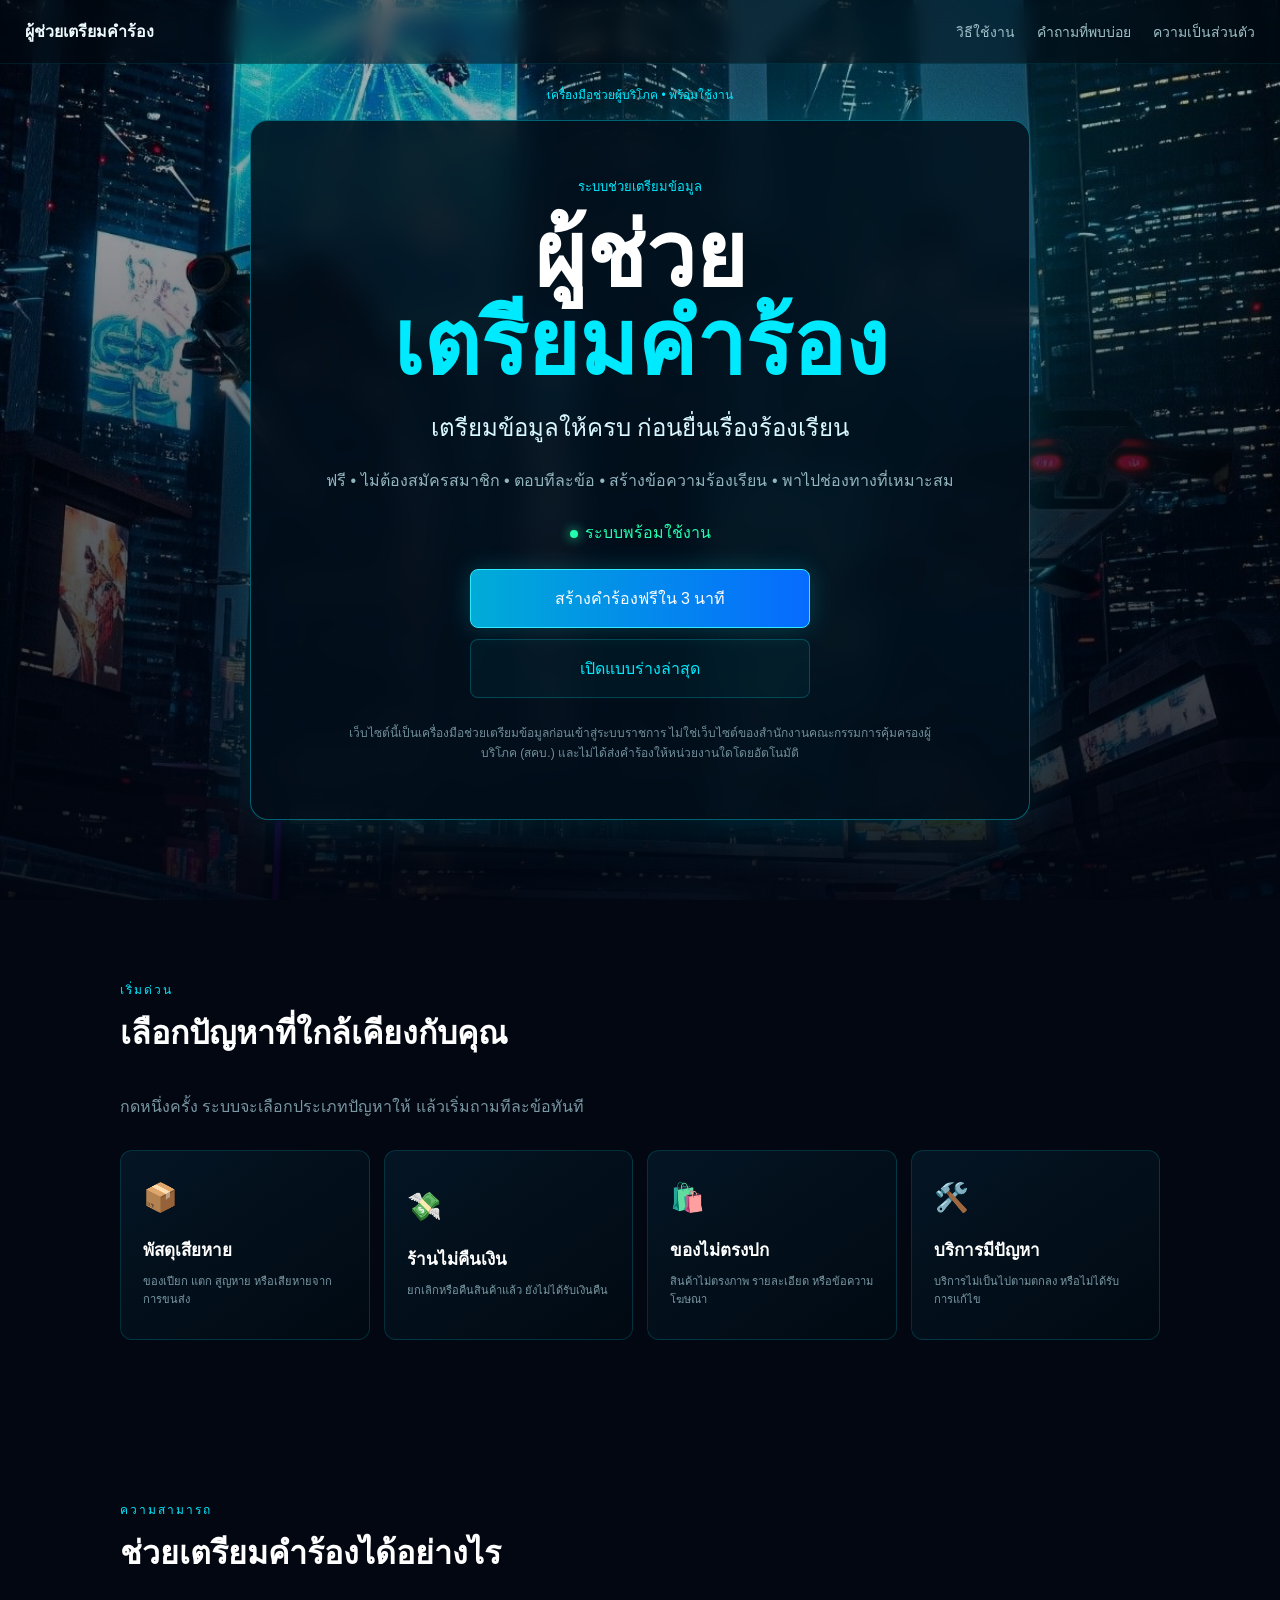
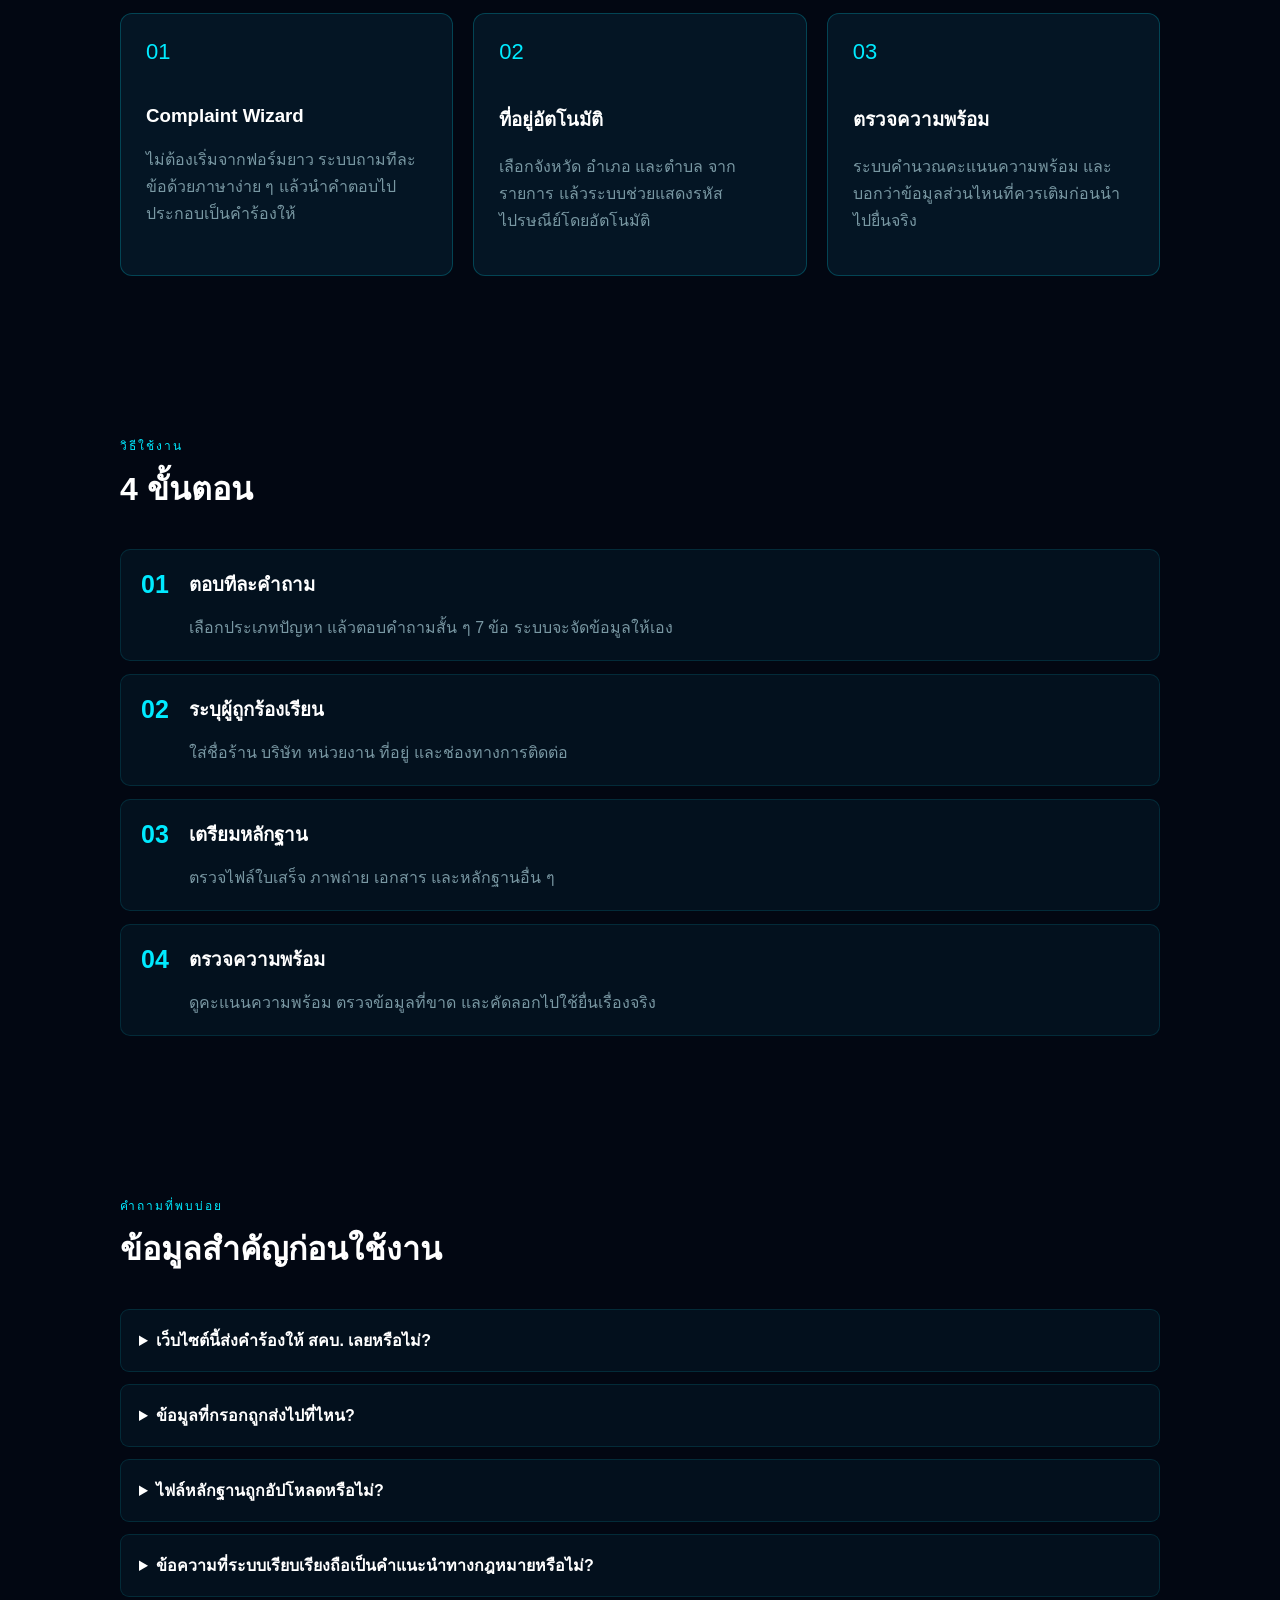
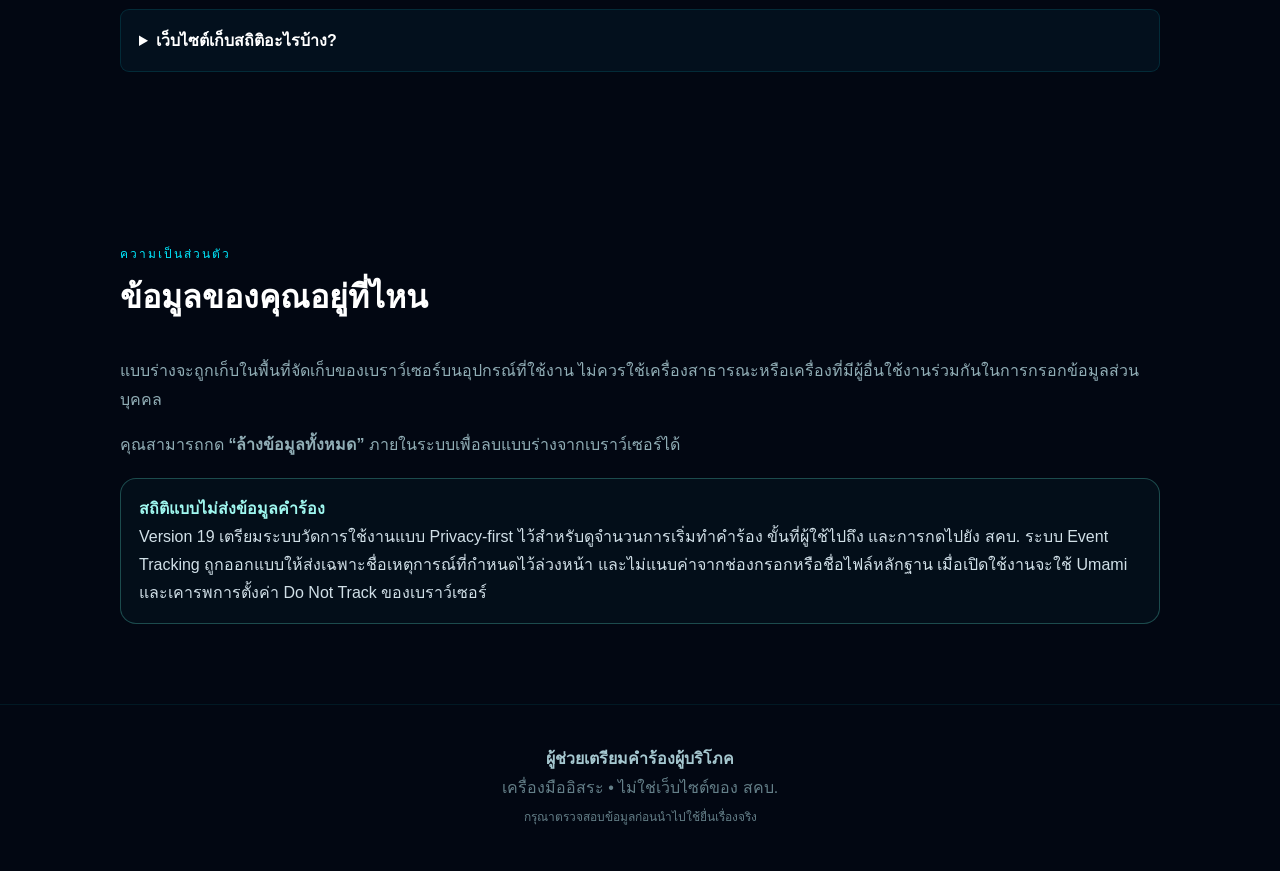
==== commit 69f1dd30: "Version 19" ====
--- a/index.html
+++ b/index.html
@@ -1,5 +1,5 @@
 <!DOCTYPE html>
-<!-- Complaint Helper Version 18 -->
+<!-- Complaint Helper Version 19 -->
 <html lang="th">
 <head>
   <meta charset="UTF-8">
@@ -30,7 +30,7 @@
       <div class="version">ระบบช่วยเตรียมข้อมูล</div>
       <h1>ผู้ช่วย <span>เตรียมคำร้อง</span></h1>
       <h2>เตรียมข้อมูลให้ครบ ก่อนยื่นเรื่องร้องเรียน</h2>
-      <p class="hero-text">ตอบคำถามทีละข้อ • สร้างข้อความร้องเรียน • ตรวจหลักฐาน • ไปต่อยังช่องทางทางการ</p>
+      <p class="hero-text">ฟรี • ไม่ต้องสมัครสมาชิก • ตอบทีละข้อ • สร้างข้อความร้องเรียน • พาไปช่องทางที่เหมาะสม</p>
 
       <div class="ready"><span></span>ระบบพร้อมใช้งาน</div>
 
@@ -152,7 +152,7 @@
     <p>คุณสามารถกด <strong>“ล้างข้อมูลทั้งหมด”</strong> ภายในระบบเพื่อลบแบบร่างจากเบราว์เซอร์ได้</p>
     <div class="privacy-analytics-note">
       <strong>สถิติแบบไม่ส่งข้อมูลคำร้อง</strong><br>
-      Version 18 เตรียมระบบวัดการใช้งานแบบ Privacy-first ไว้สำหรับดูจำนวนการเริ่มทำคำร้อง ขั้นที่ผู้ใช้ไปถึง และการกดไปยัง สคบ. ระบบ Event Tracking ถูกออกแบบให้ส่งเฉพาะชื่อเหตุการณ์ที่กำหนดไว้ล่วงหน้า และไม่แนบค่าจากช่องกรอกหรือชื่อไฟล์หลักฐาน เมื่อเปิดใช้งานจะใช้ Umami และเคารพการตั้งค่า Do Not Track ของเบราว์เซอร์
+      Version 19 เตรียมระบบวัดการใช้งานแบบ Privacy-first ไว้สำหรับดูจำนวนการเริ่มทำคำร้อง ขั้นที่ผู้ใช้ไปถึง และการกดไปยัง สคบ. ระบบ Event Tracking ถูกออกแบบให้ส่งเฉพาะชื่อเหตุการณ์ที่กำหนดไว้ล่วงหน้า และไม่แนบค่าจากช่องกรอกหรือชื่อไฟล์หลักฐาน เมื่อเปิดใช้งานจะใช้ Umami และเคารพการตั้งค่า Do Not Track ของเบราว์เซอร์
     </div>
   </section>
 
@@ -222,6 +222,9 @@
           <button type="button" class="wizard-choice" data-category="บริการไม่เป็นธรรม" onclick="chooseCategory('บริการไม่เป็นธรรม', this)">🛠️ บริการมีปัญหา</button>
           <button type="button" class="wizard-choice" data-category="ถูกเรียกเก็บเงินผิด" onclick="chooseCategory('ถูกเรียกเก็บเงินผิด', this)">💳 ถูกเรียกเก็บเงินผิด</button>
           <button type="button" class="wizard-choice" data-category="สินค้าเสียหาย" onclick="chooseCategory('สินค้าเสียหาย', this)">📦 สินค้าเสียหาย</button>
+          <button type="button" class="wizard-choice" data-category="โทรศัพท์หรืออินเทอร์เน็ต" onclick="chooseCategory('โทรศัพท์หรืออินเทอร์เน็ต', this)">📱 โทรศัพท์ / อินเทอร์เน็ต</button>
+          <button type="button" class="wizard-choice" data-category="ประกันภัย" onclick="chooseCategory('ประกันภัย', this)">🛡️ ประกันภัย</button>
+          <button type="button" class="wizard-choice" data-category="ธนาคารหรือการเงิน" onclick="chooseCategory('ธนาคารหรือการเงิน', this)">🏦 ธนาคาร / การเงิน</button>
           <button type="button" class="wizard-choice" data-category="อื่น ๆ" onclick="chooseCategory('อื่น ๆ', this)">＋ อื่น ๆ</button>
         </div>
 
@@ -484,14 +487,38 @@
       </div>
 
       <div id="missingWarning" class="missing-warning"></div>
+      <div id="missingAction" class="missing-action hidden">
+        <div>
+          <strong>ยังขาดข้อมูลบางส่วน</strong>
+          <p id="missingActionText">เติมข้อมูลที่ขาดเพื่อให้คำร้องชัดขึ้น</p>
+        </div>
+        <button type="button" class="secondary-action-button" onclick="goToFirstMissing()">กลับไปเติมข้อมูลที่ขาด →</button>
+      </div>
       <div id="summaryBox"></div>
+
+      <div class="result-card routing-card">
+        <span class="result-kicker">SMART ROUTING</span>
+        <h3>เคสนี้ควรเริ่มที่ไหน?</h3>
+        <p class="routing-disclaimer">คำแนะนำนี้เป็นการคัดกรองเบื้องต้นจากประเภทปัญหาที่คุณเลือก ไม่ใช่การวินิจฉัยทางกฎหมาย และควรตรวจสอบขอบเขตอำนาจของหน่วยงานก่อนยื่นจริง</p>
+        <div id="routingResult" class="routing-result"></div>
+      </div>
 
       <div class="result-card next-step-card">
         <span class="result-kicker">ขั้นตอนถัดไป</span>
-        <h3>นำข้อมูลไปยื่นเรื่องกับหน่วยงานที่เกี่ยวข้อง</h3>
-        <p>เวอร์ชันนี้ใช้ระบบร้องทุกข์ของ สคบ. เป็นช่องทางหลัก ระบบของเราไม่ส่งข้อมูลแทนคุณ</p>
-        <button class="ocpb-button" onclick="openOCPB()">ไปยื่นเรื่องกับ สคบ. →</button>
+        <h3>แล้วต้องทำอะไรต่อ?</h3>
+        <div id="nextSteps" class="next-steps"></div>
         <button class="copy-all-button" onclick="copySummary()">คัดลอกข้อมูลทั้งหมด</button>
+      </div>
+
+      <div class="result-card share-card">
+        <span class="result-kicker">SHARE</span>
+        <h3>เว็บนี้ช่วยคุณได้ไหม?</h3>
+        <p>ส่งให้เพื่อนหรือคนในครอบครัวที่กำลังมีปัญหากับร้านค้า ขนส่ง หรือบริการได้เลย</p>
+        <div class="share-actions">
+          <button type="button" class="share-button line-share" onclick="shareToLine()">LINE</button>
+          <button type="button" class="share-button facebook-share" onclick="shareToFacebook()">Facebook</button>
+          <button type="button" class="share-button" onclick="copySiteLink()">คัดลอกลิงก์</button>
+        </div>
       </div>
 
       <button class="save-button" onclick="saveDraft(true)">บันทึกแบบร่าง</button>
--- a/style.css
+++ b/style.css
@@ -226,3 +226,64 @@
   .tone-selector{display:grid;grid-template-columns:1fr 1fr 1fr}
   .tone-button{width:100%;padding:10px 6px;font-size:12px}
 }
+
+
+/* Version 19: Smart Routing + actionable missing data + sharing */
+.missing-action{
+  margin:14px 0 18px;
+  padding:16px;
+  display:flex;
+  align-items:center;
+  justify-content:space-between;
+  gap:14px;
+  border:1px solid rgba(255,190,92,.24);
+  border-radius:12px;
+  background:rgba(255,174,45,.055);
+}
+.missing-action p{margin:5px 0 0;color:var(--muted);line-height:1.55}
+.routing-card{border-color:rgba(34,255,174,.18)}
+.routing-disclaimer{color:var(--muted);line-height:1.65}
+.routing-result{margin-top:16px;display:grid;gap:12px}
+.route-primary,.route-secondary{
+  padding:16px;border-radius:12px;border:1px solid rgba(0,234,255,.13);
+  background:rgba(0,234,255,.025)
+}
+.route-primary{
+  border-color:rgba(34,255,174,.26);
+  background:rgba(34,255,174,.045)
+}
+.route-badge{
+  display:inline-flex;margin-bottom:8px;padding:4px 8px;border-radius:999px;
+  font-size:10px;letter-spacing:.8px;color:#9ff7ef;
+  border:1px solid rgba(34,255,174,.22);background:rgba(34,255,174,.06)
+}
+.route-secondary .route-badge{
+  color:#b9d9df;border-color:rgba(0,234,255,.16);background:rgba(0,234,255,.04)
+}
+.route-title{margin:0 0 5px;color:white;font-weight:700}
+.route-reason{margin:0 0 12px;color:var(--muted);line-height:1.6}
+.route-button{width:100%;margin-top:4px}
+.next-steps{display:grid;gap:10px;margin:12px 0 16px}
+.next-step-item{
+  display:grid;grid-template-columns:28px 1fr;gap:10px;align-items:start;
+  padding:12px;border:1px solid rgba(0,234,255,.1);border-radius:10px;
+  background:rgba(0,234,255,.02)
+}
+.next-step-number{
+  width:28px;height:28px;display:grid;place-items:center;border-radius:50%;
+  background:rgba(0,234,255,.08);color:var(--cyan);font-size:12px;font-weight:700
+}
+.share-card{text-align:center}
+.share-actions{margin-top:14px;display:grid;grid-template-columns:repeat(3,1fr);gap:10px}
+.share-button{
+  min-height:44px;border-radius:10px;border:1px solid rgba(0,234,255,.16);
+  background:rgba(0,234,255,.035);color:#dffaff
+}
+.share-button:hover{border-color:rgba(0,234,255,.42)}
+.line-share{border-color:rgba(34,255,174,.24)}
+.facebook-share{border-color:rgba(120,165,255,.28)}
+@media(max-width:760px){
+  .missing-action{align-items:stretch;flex-direction:column}
+  .missing-action button{width:100%}
+  .share-actions{grid-template-columns:1fr}
+}
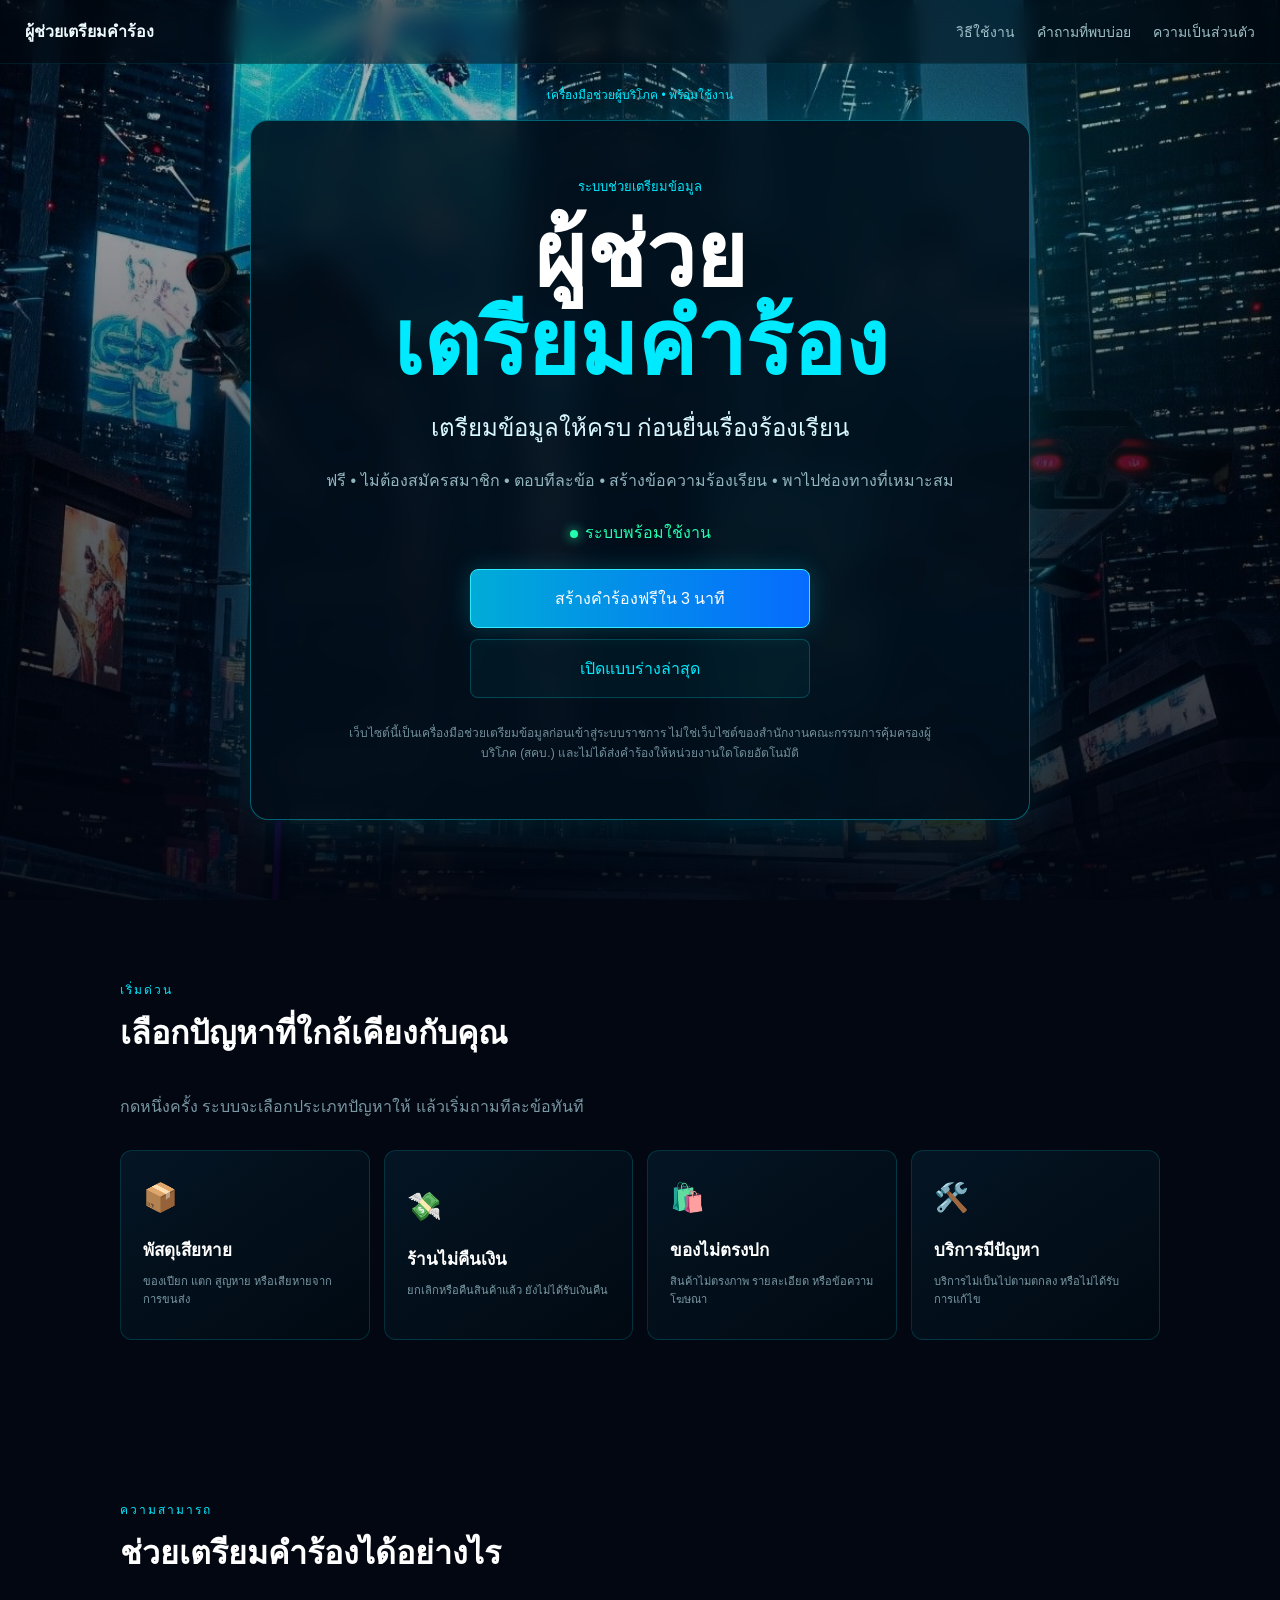
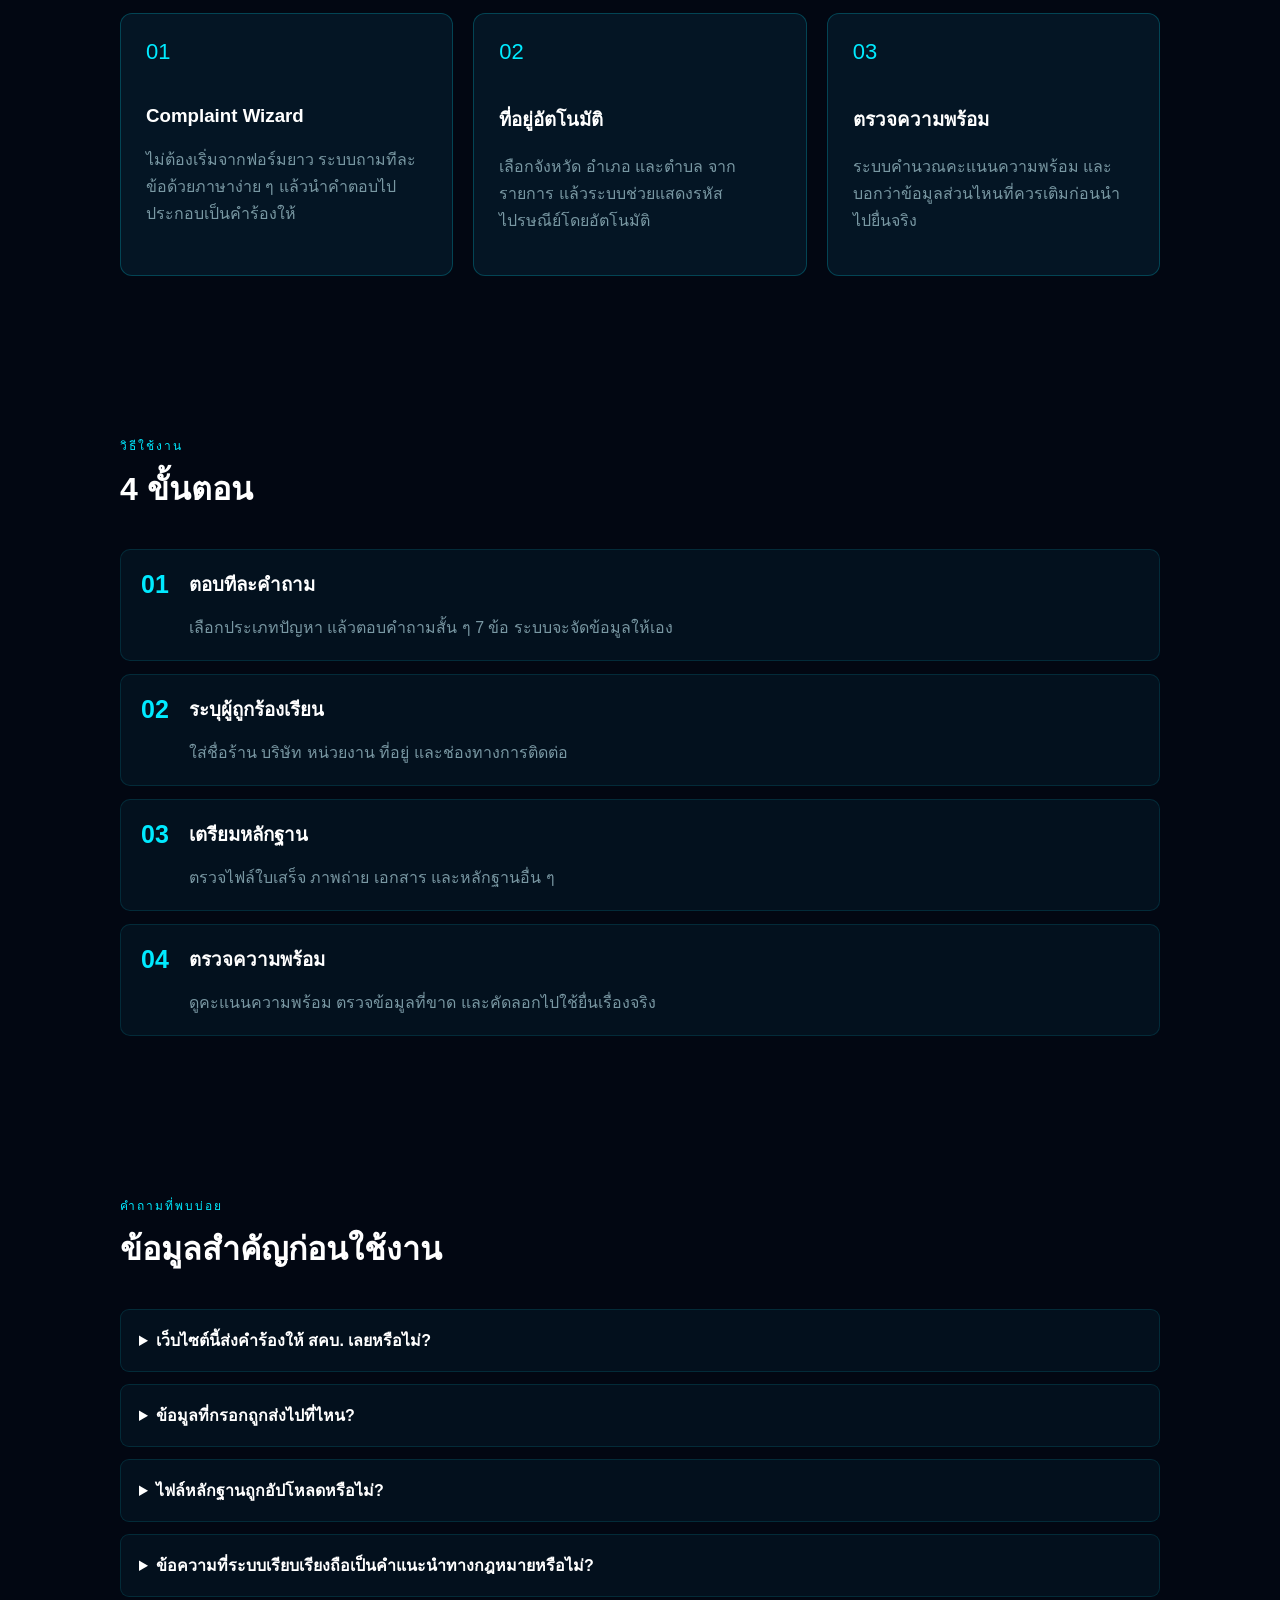
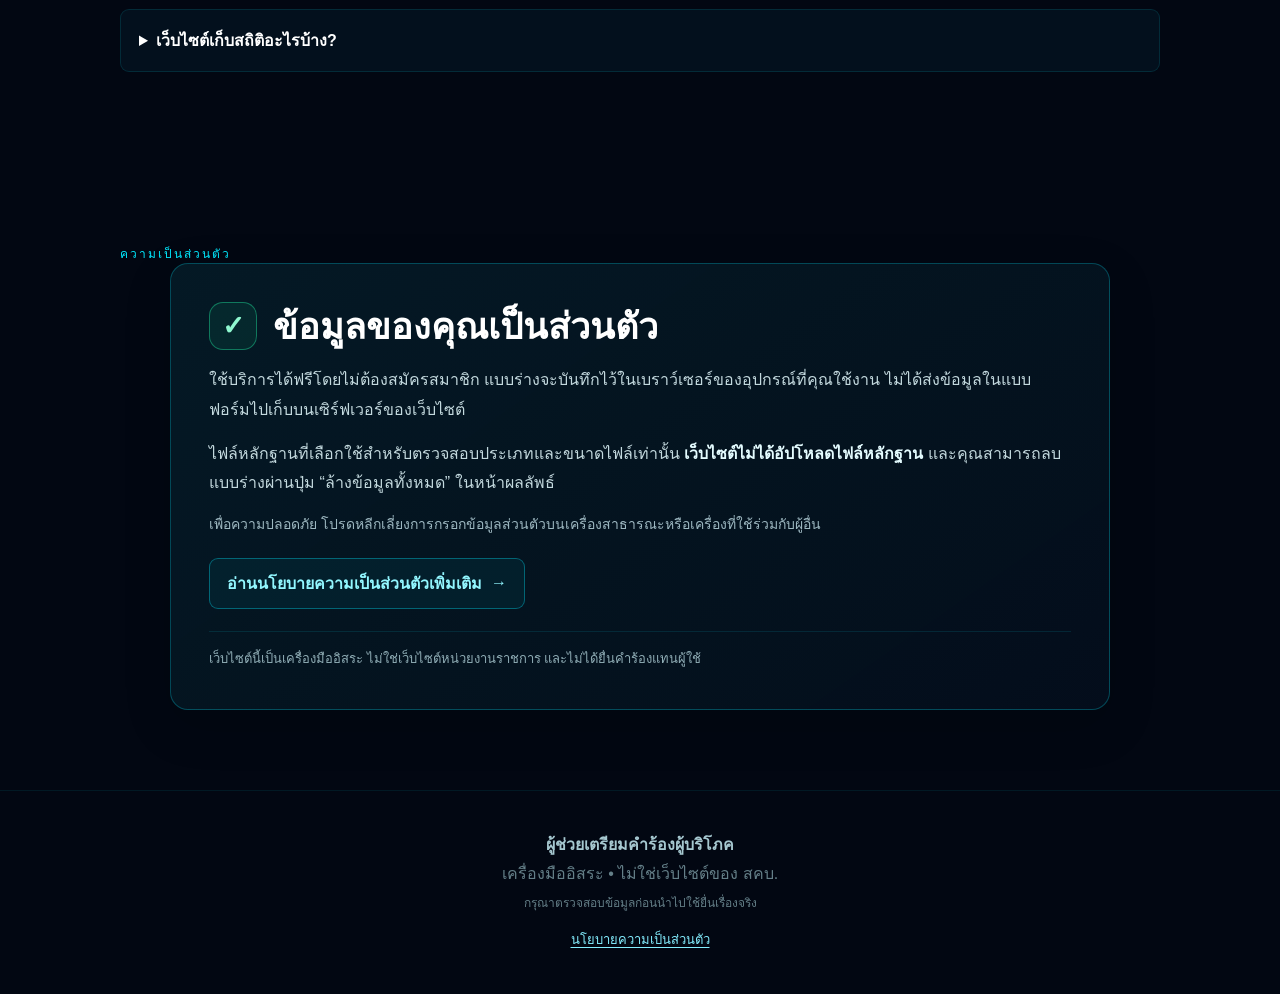
==== commit 99324108: "Add files via upload" ====
--- a/index.html
+++ b/index.html
@@ -1,5 +1,5 @@
 <!DOCTYPE html>
-<!-- Complaint Helper Version 19 -->
+<!-- Complaint Helper: privacy content update -->
 <html lang="th">
 <head>
   <meta charset="UTF-8">
@@ -125,7 +125,7 @@
 
       <details>
         <summary>ข้อมูลที่กรอกถูกส่งไปที่ไหน?</summary>
-        <p>เวอร์ชันนี้ไม่มีระบบส่งข้อมูลคำร้องไปยังเซิร์ฟเวอร์ของเรา แบบร่างข้อความถูกเก็บไว้ในเบราว์เซอร์ของอุปกรณ์ที่ใช้งาน</p>
+        <p>แบบร่างข้อความอยู่ในพื้นที่จัดเก็บของเบราว์เซอร์บนอุปกรณ์ที่ใช้งาน ไม่ได้ถูกส่งไปเก็บบนเซิร์ฟเวอร์ของเว็บไซต์ ทั้งนี้เว็บโหลดข้อมูลจังหวัดจากบริการภายนอก และเมื่อกดออกไปยังเว็บหน่วยงานอื่น จะใช้นโยบายของเว็บปลายทาง โปรดอ่าน <a href="privacy.html">นโยบายความเป็นส่วนตัว</a> เพิ่มเติม</p>
       </details>
 
       <details>
@@ -140,19 +140,23 @@
 
       <details>
         <summary>เว็บไซต์เก็บสถิติอะไรบ้าง?</summary>
-        <p>เมื่อเปิดใช้งานระบบสถิติ เว็บไซต์จะเก็บเฉพาะเหตุการณ์การใช้งานทั่วไป เช่น เริ่มทำคำร้อง ไปถึงหน้าผลลัพธ์ คัดลอกข้อความ หรือกดไปยัง สคบ. โดยไม่ส่งชื่อ เบอร์โทร อีเมล ที่อยู่ เนื้อหาคำร้อง จำนวนเงิน ชื่อผู้ถูกร้องเรียน หรือไฟล์หลักฐานไปกับเหตุการณ์สถิติ</p>
+        <p>ขณะนี้ยังไม่ได้เปิดใช้งานการส่งสถิติไปยังผู้ให้บริการ Analytics หากมีการเปิดใช้งานในอนาคต เราจะอัปเดตนโยบายให้ชัดเจน และจะไม่ส่งข้อมูลที่คุณกรอกในคำร้องหรือไฟล์หลักฐานเป็นข้อมูลเหตุการณ์สถิติ</p>
       </details>
     </div>
   </section>
 
-  <section id="privacy" class="content-section privacy-section">
+  <section id="privacy" class="content-section privacy-section" aria-labelledby="privacyTitle">
     <div class="section-label">ความเป็นส่วนตัว</div>
-    <h2 class="section-heading">ข้อมูลของคุณอยู่ที่ไหน</h2>
-    <p>แบบร่างจะถูกเก็บในพื้นที่จัดเก็บของเบราว์เซอร์บนอุปกรณ์ที่ใช้งาน ไม่ควรใช้เครื่องสาธารณะหรือเครื่องที่มีผู้อื่นใช้งานร่วมกันในการกรอกข้อมูลส่วนบุคคล</p>
-    <p>คุณสามารถกด <strong>“ล้างข้อมูลทั้งหมด”</strong> ภายในระบบเพื่อลบแบบร่างจากเบราว์เซอร์ได้</p>
-    <div class="privacy-analytics-note">
-      <strong>สถิติแบบไม่ส่งข้อมูลคำร้อง</strong><br>
-      Version 19 เตรียมระบบวัดการใช้งานแบบ Privacy-first ไว้สำหรับดูจำนวนการเริ่มทำคำร้อง ขั้นที่ผู้ใช้ไปถึง และการกดไปยัง สคบ. ระบบ Event Tracking ถูกออกแบบให้ส่งเฉพาะชื่อเหตุการณ์ที่กำหนดไว้ล่วงหน้า และไม่แนบค่าจากช่องกรอกหรือชื่อไฟล์หลักฐาน เมื่อเปิดใช้งานจะใช้ Umami และเคารพการตั้งค่า Do Not Track ของเบราว์เซอร์
+    <div class="privacy-simple-card">
+      <div class="privacy-simple-heading">
+        <span class="privacy-shield" aria-hidden="true">✓</span>
+        <h2 id="privacyTitle" class="section-heading">ข้อมูลของคุณเป็นส่วนตัว</h2>
+      </div>
+      <p>ใช้บริการได้ฟรีโดยไม่ต้องสมัครสมาชิก แบบร่างจะบันทึกไว้ในเบราว์เซอร์ของอุปกรณ์ที่คุณใช้งาน ไม่ได้ส่งข้อมูลในแบบฟอร์มไปเก็บบนเซิร์ฟเวอร์ของเว็บไซต์</p>
+      <p>ไฟล์หลักฐานที่เลือกใช้สำหรับตรวจสอบประเภทและขนาดไฟล์เท่านั้น <strong>เว็บไซต์ไม่ได้อัปโหลดไฟล์หลักฐาน</strong> และคุณสามารถลบแบบร่างผ่านปุ่ม “ล้างข้อมูลทั้งหมด” ในหน้าผลลัพธ์</p>
+      <p class="privacy-small-note">เพื่อความปลอดภัย โปรดหลีกเลี่ยงการกรอกข้อมูลส่วนตัวบนเครื่องสาธารณะหรือเครื่องที่ใช้ร่วมกับผู้อื่น</p>
+      <a class="privacy-read-more" href="privacy.html">อ่านนโยบายความเป็นส่วนตัวเพิ่มเติม <span aria-hidden="true">→</span></a>
+      <p class="privacy-government-note">เว็บไซต์นี้เป็นเครื่องมืออิสระ ไม่ใช่เว็บไซต์หน่วยงานราชการ และไม่ได้ยื่นคำร้องแทนผู้ใช้</p>
     </div>
   </section>
 
@@ -161,7 +165,8 @@
   <footer>
     <strong>ผู้ช่วยเตรียมคำร้องผู้บริโภค</strong><br>
     เครื่องมืออิสระ • ไม่ใช่เว็บไซต์ของ สคบ.<br>
-    <span>กรุณาตรวจสอบข้อมูลก่อนนำไปใช้ยื่นเรื่องจริง</span>
+    <span>กรุณาตรวจสอบข้อมูลก่อนนำไปใช้ยื่นเรื่องจริง</span><br>
+    <a class="footer-privacy-link" href="privacy.html">นโยบายความเป็นส่วนตัว</a>
   </footer>
 </div>
 
@@ -196,6 +201,7 @@
       <div class="step-label">ขั้นตอนที่ 01</div>
       <h2>เล่าปัญหาทีละข้อ</h2>
       <p class="wizard-intro">ไม่ต้องเขียนแบบฟอร์มยาว ๆ ตอบคำถามสั้น ๆ แล้วระบบจะนำไปสร้างคำร้องให้ในตอนท้าย</p>
+      <p class="wizard-privacy-note">🔒 แบบร่างเก็บบนเบราว์เซอร์เครื่องนี้ · <a href="privacy.html" target="_blank" rel="noopener noreferrer">ดูความเป็นส่วนตัว</a></p>
 
       <div id="quickStartBadge" class="prefill-badge hidden"></div>
 
--- a/style.css
+++ b/style.css
@@ -287,3 +287,64 @@
   .missing-action button{width:100%}
   .share-actions{grid-template-columns:1fr}
 }
+
+/* Privacy content refresh */
+.privacy-simple-card{
+  max-width:940px;margin:0 auto;padding:clamp(20px,3.4vw,38px);
+  border:1px solid rgba(0,234,255,.26);border-radius:18px;
+  background:linear-gradient(145deg,rgba(5,29,41,.82),rgba(4,15,29,.87));
+  box-shadow:0 16px 48px rgba(0,0,0,.15);
+}
+.privacy-simple-heading{display:flex;align-items:center;gap:16px;margin-bottom:15px}
+.privacy-simple-heading .section-heading{margin:0;font-size:clamp(26px,3.8vw,36px);line-height:1.25}
+.privacy-shield{
+  width:48px;height:48px;flex:0 0 48px;display:grid;place-items:center;
+  border:1px solid rgba(34,255,174,.38);border-radius:14px;
+  background:rgba(34,255,174,.07);color:#8ff8d0;font-size:27px;font-weight:800
+}
+.privacy-section .privacy-simple-card p{color:#c3d9de;line-height:1.85;margin:14px 0}
+.privacy-section .privacy-simple-card strong{color:#e4fcff}
+.privacy-section .privacy-simple-card .privacy-small-note{
+  color:#9db8c1;font-size:14px
+}
+.privacy-read-more{
+  display:inline-flex;align-items:center;gap:9px;margin-top:6px;padding:12px 17px;
+  border:1px solid rgba(0,234,255,.35);border-radius:9px;
+  color:#92f7ff;background:rgba(0,234,255,.055);font-weight:700;text-decoration:none
+}
+.privacy-read-more:hover,.privacy-read-more:focus-visible{
+  border-color:#63f7ff;background:rgba(0,234,255,.1)
+}
+.privacy-section .privacy-simple-card .privacy-government-note{
+  margin:22px 0 0;padding-top:15px;border-top:1px solid rgba(0,234,255,.11);
+  color:#90aeb6;font-size:13px
+}
+.wizard-privacy-note{margin:-5px 0 22px;color:#a7d1d7;font-size:13px;line-height:1.7}
+.wizard-privacy-note a,.faq a,.footer-privacy-link{color:#84eeff;text-underline-offset:3px}
+.footer-privacy-link{display:inline-block;margin-top:11px;font-size:13px}
+.policy-page .top-nav{position:relative;min-height:70px}
+.policy-page .top-nav .brand{text-decoration:none}
+.policy-page .top-nav nav{display:flex;gap:12px}
+.policy-wrap{max-width:910px;margin:0 auto;padding:54px 22px 85px}
+.policy-topline{font-size:12px;letter-spacing:1.6px;color:var(--cyan)}
+.policy-wrap h1{margin:14px 0 12px;color:var(--white);font-size:clamp(33px,5vw,48px);line-height:1.18}
+.policy-lede{font-size:16px;line-height:1.75;color:#b8d2d9}
+.policy-updated{font-size:13px;color:#a2bbc3;margin:19px 0 35px}
+.policy-highlight{border:1px solid rgba(34,255,174,.3);border-radius:14px;padding:21px 24px;background:rgba(34,255,174,.045);margin-bottom:23px;line-height:1.8}
+.policy-highlight strong{color:#9df5ce}
+.policy-card{background:rgba(6,23,36,.88);border:1px solid rgba(0,234,255,.14);border-radius:13px;padding:25px 28px;margin:14px 0}
+.policy-card h2{margin:0 0 13px;color:#dffbff;font-size:20px}
+.policy-card p,.policy-card li{line-height:1.85;color:#bbd2d8}
+.policy-card p{margin:9px 0}
+.policy-card ul{padding-left:22px;margin:12px 0 0}
+.policy-card a{color:#8cf0ff;text-underline-offset:3px}
+.policy-back{display:inline-flex;margin-top:28px;padding:13px 20px;border:1px solid rgba(0,234,255,.25);border-radius:9px;color:var(--cyan);text-decoration:none;background:rgba(0,234,255,.04)}
+.policy-back:hover{background:rgba(0,234,255,.11)}
+@media(max-width:760px){
+  .privacy-simple-heading{align-items:flex-start}
+  .privacy-shield{width:42px;height:42px;flex-basis:42px}
+  .policy-page .top-nav{padding:12px 18px;gap:10px}
+  .policy-page .top-nav .brand{font-size:13px}
+  .policy-wrap{padding:36px 16px 60px}
+  .policy-card{padding:22px 18px}
+}
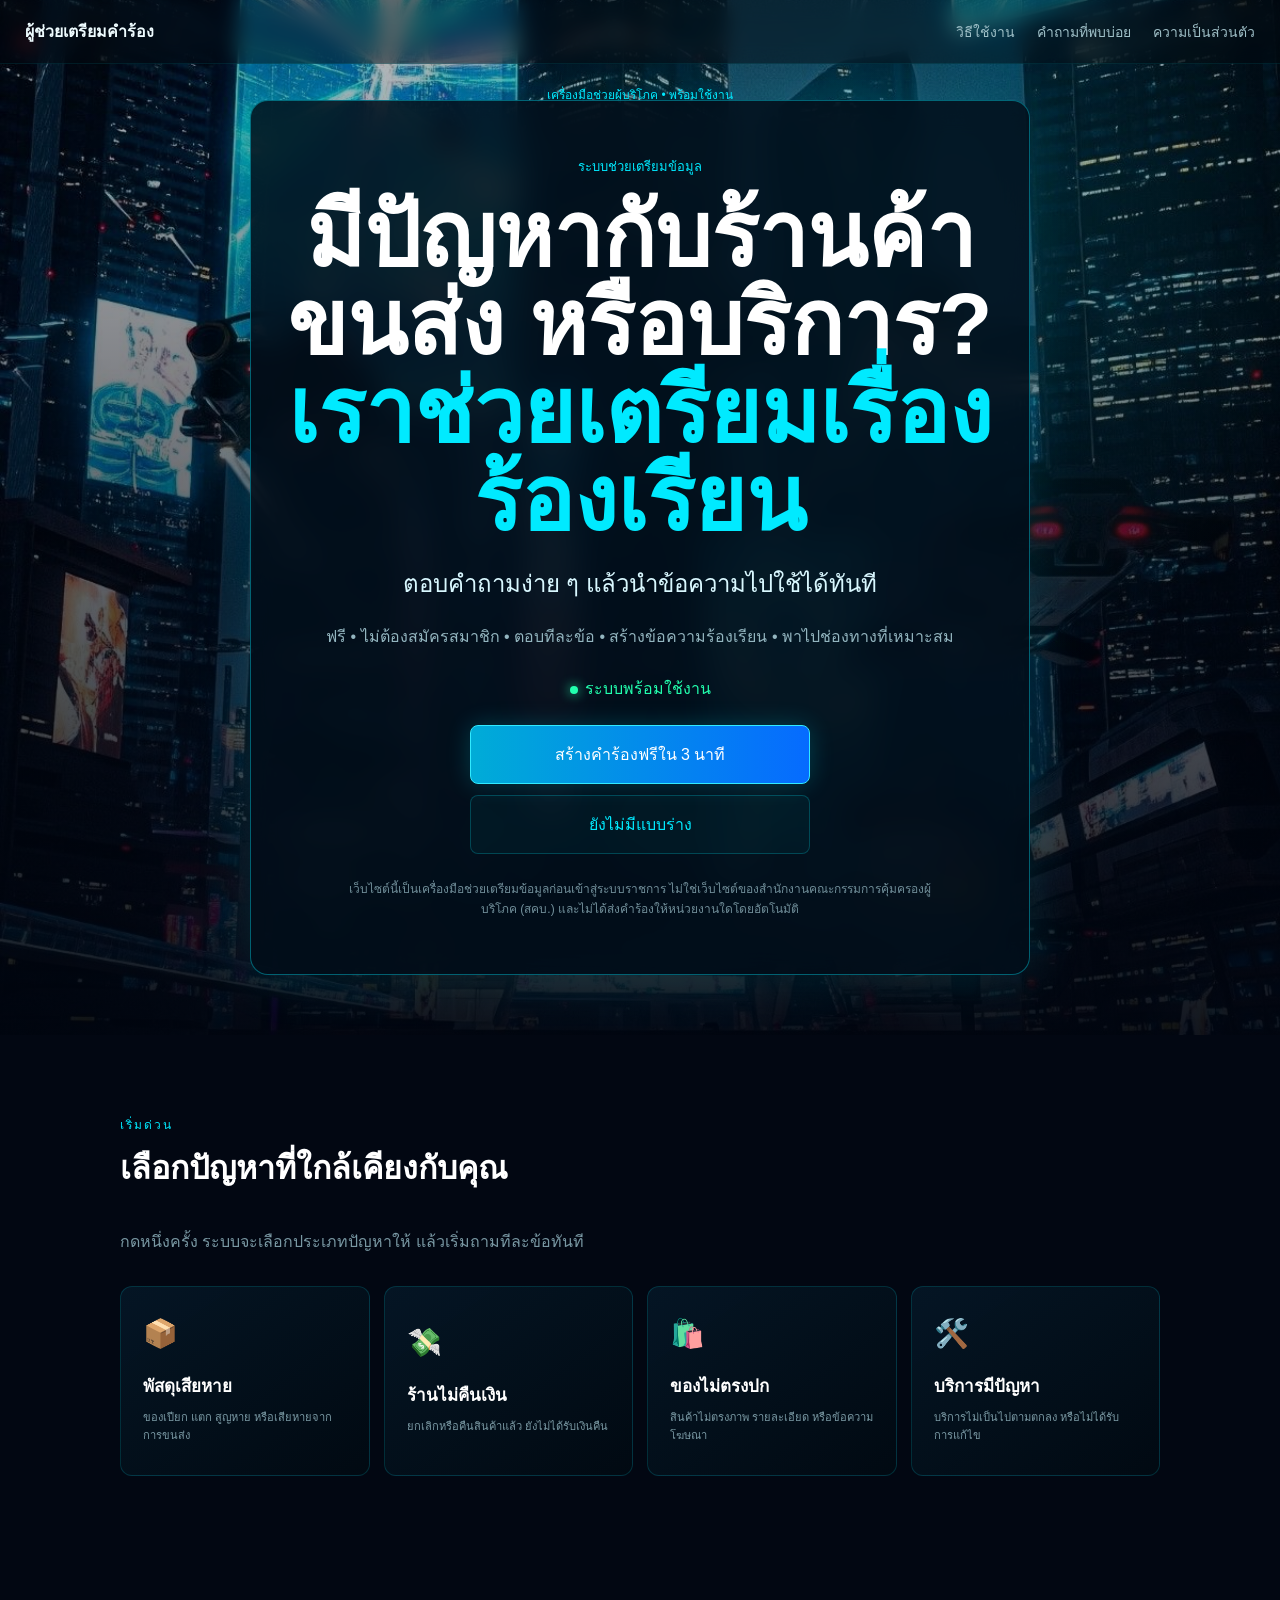
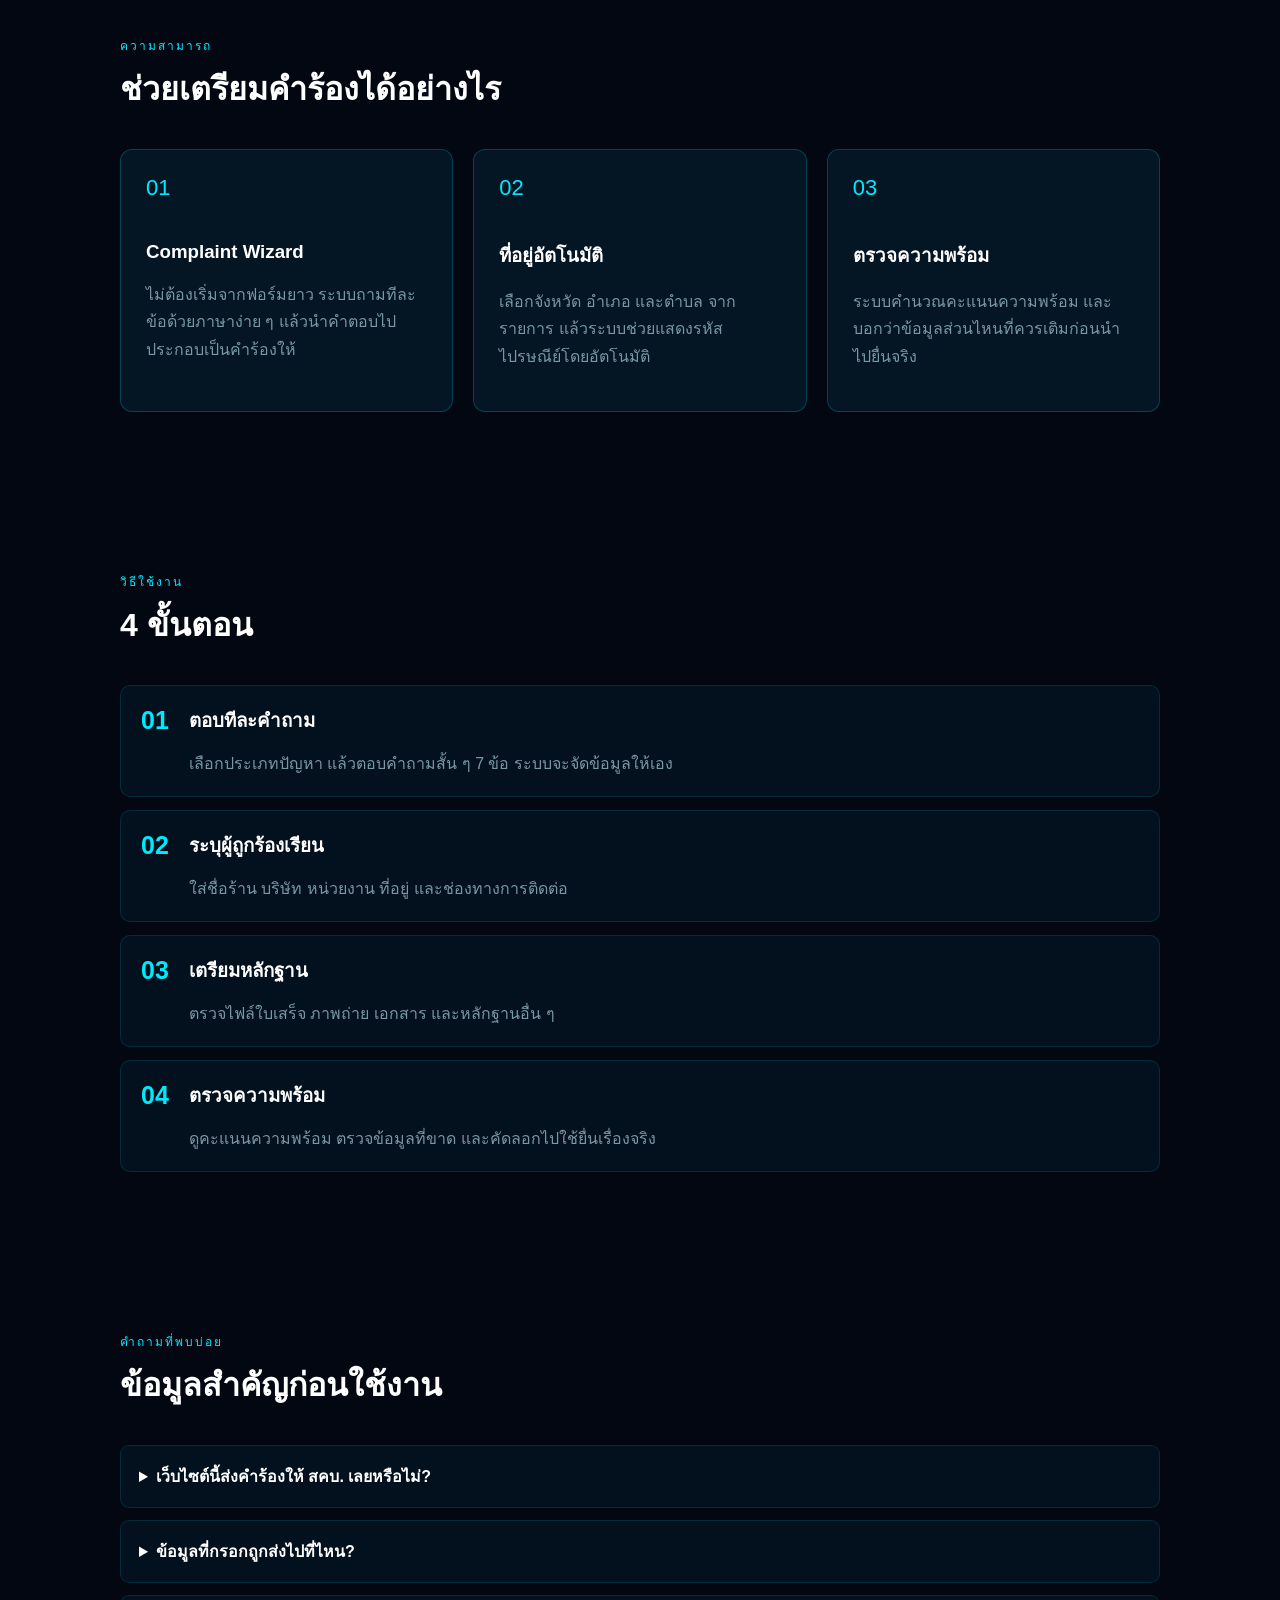
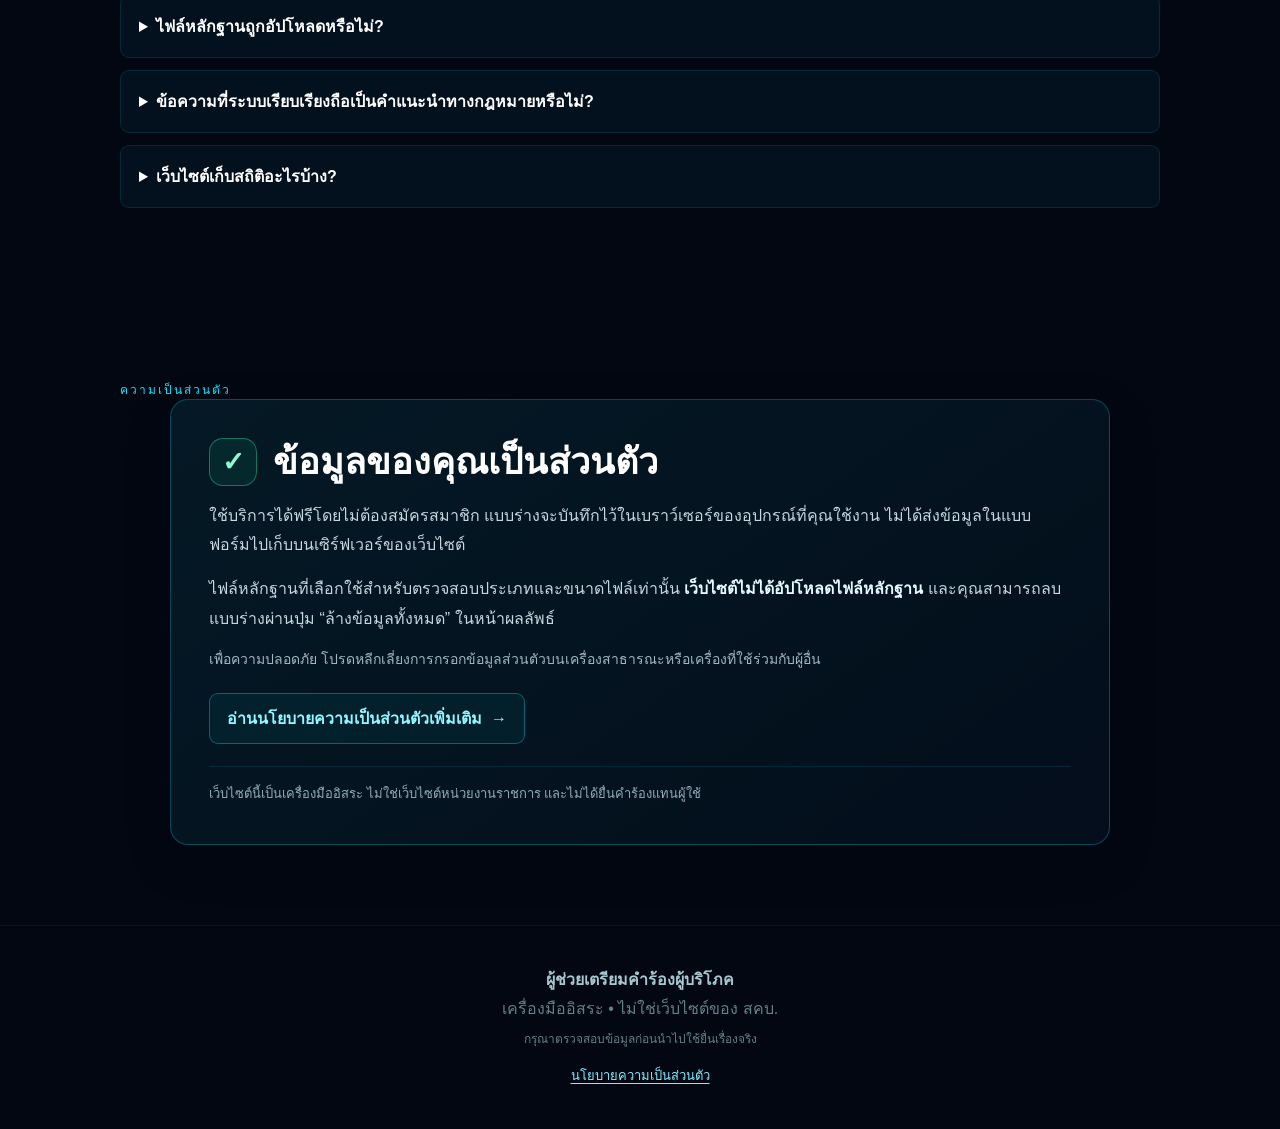
==== commit e52d16f9: "Ver.21" ====
--- a/index.html
+++ b/index.html
@@ -1,5 +1,5 @@
 <!DOCTYPE html>
-<!-- Complaint Helper: privacy content update -->
+<!-- Complaint Helper V21: parcel guidance and private-by-default drafts -->
 <html lang="th">
 <head>
   <meta charset="UTF-8">
@@ -28,8 +28,8 @@
 
     <div class="hero-card">
       <div class="version">ระบบช่วยเตรียมข้อมูล</div>
-      <h1>ผู้ช่วย <span>เตรียมคำร้อง</span></h1>
-      <h2>เตรียมข้อมูลให้ครบ ก่อนยื่นเรื่องร้องเรียน</h2>
+      <h1>มีปัญหากับร้านค้า ขนส่ง หรือบริการ?<span>เราช่วยเตรียมเรื่องร้องเรียน</span></h1>
+      <h2>ตอบคำถามง่าย ๆ แล้วนำข้อความไปใช้ได้ทันที</h2>
       <p class="hero-text">ฟรี • ไม่ต้องสมัครสมาชิก • ตอบทีละข้อ • สร้างข้อความร้องเรียน • พาไปช่องทางที่เหมาะสม</p>
 
       <div class="ready"><span></span>ระบบพร้อมใช้งาน</div>
@@ -299,8 +299,48 @@
 
       <article class="wizard-question" data-wizard="5">
         <span class="wizard-kicker">คำถาม 5</span>
-        <h3>คุณเคยติดต่อร้านหรือบริษัทแล้วหรือยัง?</h3>
-        <p class="wizard-help">ข้อมูลนี้ช่วยให้คำร้องบอกได้ว่าคุณพยายามแก้ปัญหากับผู้ประกอบการมาก่อนหรือไม่</p>
+        <h3 id="contactQuestionTitle">คุณเคยติดต่อร้านหรือบริษัทแล้วหรือยัง?</h3>
+        <p id="contactQuestionHelp" class="wizard-help">ข้อมูลนี้ช่วยให้คำร้องบอกได้ว่าคุณพยายามแก้ปัญหากับผู้ประกอบการมาก่อนหรือไม่</p>
+
+        <div id="parcelDetails" class="parcel-details hidden">
+          <div class="parcel-title">📦 รายละเอียดการขนส่ง</div>
+          <p class="parcel-help">ข้อมูลต่อไปนี้ช่วยเลือกขั้นตอนที่เหมาะสมและทำให้ข้อความร้องเรียนชัดขึ้น หากไม่ทราบสามารถเว้นช่องที่ไม่จำเป็นได้</p>
+
+          <label for="shippingCarrier">ใช้บริษัทขนส่งอะไร?</label>
+          <select id="shippingCarrier" onchange="updateParcelFields();saveDraft()">
+            <option value="">-- ยังไม่ทราบ / ยังไม่เลือก --</option>
+            <option value="ไปรษณีย์ไทย">ไปรษณีย์ไทย / EMS</option>
+            <option value="Flash Express">Flash Express</option>
+            <option value="J&T Express">J&amp;T Express</option>
+            <option value="KEX Express">KEX Express (เดิม Kerry)</option>
+            <option value="SPX Express">SPX Express</option>
+            <option value="DHL">DHL</option>
+            <option value="อื่น ๆ">อื่น ๆ</option>
+          </select>
+          <div id="shippingCarrierOtherWrap" class="hidden">
+            <label for="shippingCarrierOther">ชื่อบริษัทขนส่ง</label>
+            <input id="shippingCarrierOther" type="text" placeholder="ระบุบริษัทขนส่ง ถ้าทราบ">
+          </div>
+          <button class="parcel-fill-button" type="button" onclick="fillCarrierAsCompany()">ใช้ชื่อบริษัทขนส่งเป็นชื่อผู้ถูกร้อง (กรณีร้องบริษัทขนส่ง)</button>
+
+          <div class="parcel-two-cols">
+            <div>
+              <label for="trackingNumber">เลขพัสดุ / เลขติดตาม</label>
+              <input id="trackingNumber" type="text" autocomplete="off" placeholder="เช่น EA123456789TH">
+            </div>
+            <div>
+              <label for="parcelRole">คุณเป็นผู้ส่งหรือผู้รับ?</label>
+              <select id="parcelRole">
+                <option value="">-- เลือกถ้าทราบ --</option>
+                <option value="ผู้ส่ง">ผู้ส่ง</option>
+                <option value="ผู้รับ">ผู้รับ</option>
+                <option value="ผู้ส่งและผู้รับ">ผู้ส่งและผู้รับ</option>
+                <option value="อื่น ๆ / ไม่แน่ใจ">อื่น ๆ / ไม่แน่ใจ</option>
+              </select>
+            </div>
+          </div>
+          <p class="parcel-help">เลขพัสดุและชื่อบริษัทจะเก็บไว้กับแบบร่างในเบราว์เซอร์เท่านั้น ไม่ส่งไปที่หน่วยงานอัตโนมัติ</p>
+        </div>
 
         <div class="wizard-radio-grid">
           <label class="wizard-radio"><input type="radio" name="contactedBusiness" value="ติดต่อแล้ว" onchange="updateContactFields(); saveDraft()">✓ ติดต่อแล้ว</label>
@@ -308,8 +348,14 @@
         </div>
 
         <div id="contactOutcomeWrap" class="conditional-field hidden">
-          <label for="contactOutcome">ร้าน / บริษัทตอบว่าอย่างไร?</label>
+          <label id="contactOutcomeLabel" for="contactOutcome">ร้าน / บริษัทตอบว่าอย่างไร?</label>
           <textarea id="contactOutcome" placeholder="เช่น แจ้งว่าจะชดเชยไม่เกิน 2,000 บาท หรือยังไม่ตอบกลับ"></textarea>
+          <label for="contactDate">วันที่ติดต่อครั้งล่าสุด (ถ้าทราบ)</label>
+          <input id="contactDate" type="date">
+          <div id="parcelClaimWrap" class="hidden">
+            <label for="parcelClaimNumber">เลขเรื่องร้องเรียน / เลขเคสที่บริษัทให้ (ถ้ามี)</label>
+            <input id="parcelClaimNumber" type="text" autocomplete="off" placeholder="เลขอ้างอิงที่บริษัทขนส่งแจ้งให้">
+          </div>
         </div>
 
         <div class="wizard-nav">
@@ -505,7 +551,7 @@
       <div class="result-card routing-card">
         <span class="result-kicker">SMART ROUTING</span>
         <h3>เคสนี้ควรเริ่มที่ไหน?</h3>
-        <p class="routing-disclaimer">คำแนะนำนี้เป็นการคัดกรองเบื้องต้นจากประเภทปัญหาที่คุณเลือก ไม่ใช่การวินิจฉัยทางกฎหมาย และควรตรวจสอบขอบเขตอำนาจของหน่วยงานก่อนยื่นจริง</p>
+        <p class="routing-disclaimer">คำแนะนำเบื้องต้นจากคำตอบของคุณ ไม่ใช่การวินิจฉัยทางกฎหมายหรือการรับรองว่าหน่วยงานจะรับเรื่อง หากเป็นข้อพิพาทกับร้านค้าและบริษัทขนส่งพร้อมกัน อาจต้องแยกประเด็นร้องเรียน</p>
         <div id="routingResult" class="routing-result"></div>
       </div>
 
--- a/style.css
+++ b/style.css
@@ -348,3 +348,14 @@
   .policy-wrap{padding:36px 16px 60px}
   .policy-card{padding:22px 18px}
 }
+
+
+/* V21 — conditional courier questions and honest routing */
+.parcel-details{margin:12px 0 24px;padding:18px;border:1px solid rgba(34,255,174,.26);border-radius:12px;background:rgba(34,255,174,.035)}
+.parcel-title{font-weight:700;color:#bafde4;font-size:17px}
+.parcel-help{color:var(--muted);line-height:1.65;font-size:13px}
+.parcel-two-cols{display:grid;grid-template-columns:1fr 1fr;gap:14px}
+.parcel-fill-button{width:100%;margin:13px 0 6px;padding:12px;border:1px dashed rgba(34,255,174,.35);border-radius:9px;background:rgba(34,255,174,.06);color:#aff4da}
+.parcel-route-note{padding:12px;color:#bedde0;border:1px solid rgba(0,234,255,.16);border-radius:10px;font-size:13px;line-height:1.6}
+.evidence-note{font-size:12px;color:#8eaeb8;line-height:1.6}
+@media(max-width:760px){.parcel-two-cols{grid-template-columns:1fr}.parcel-details{padding:14px}}
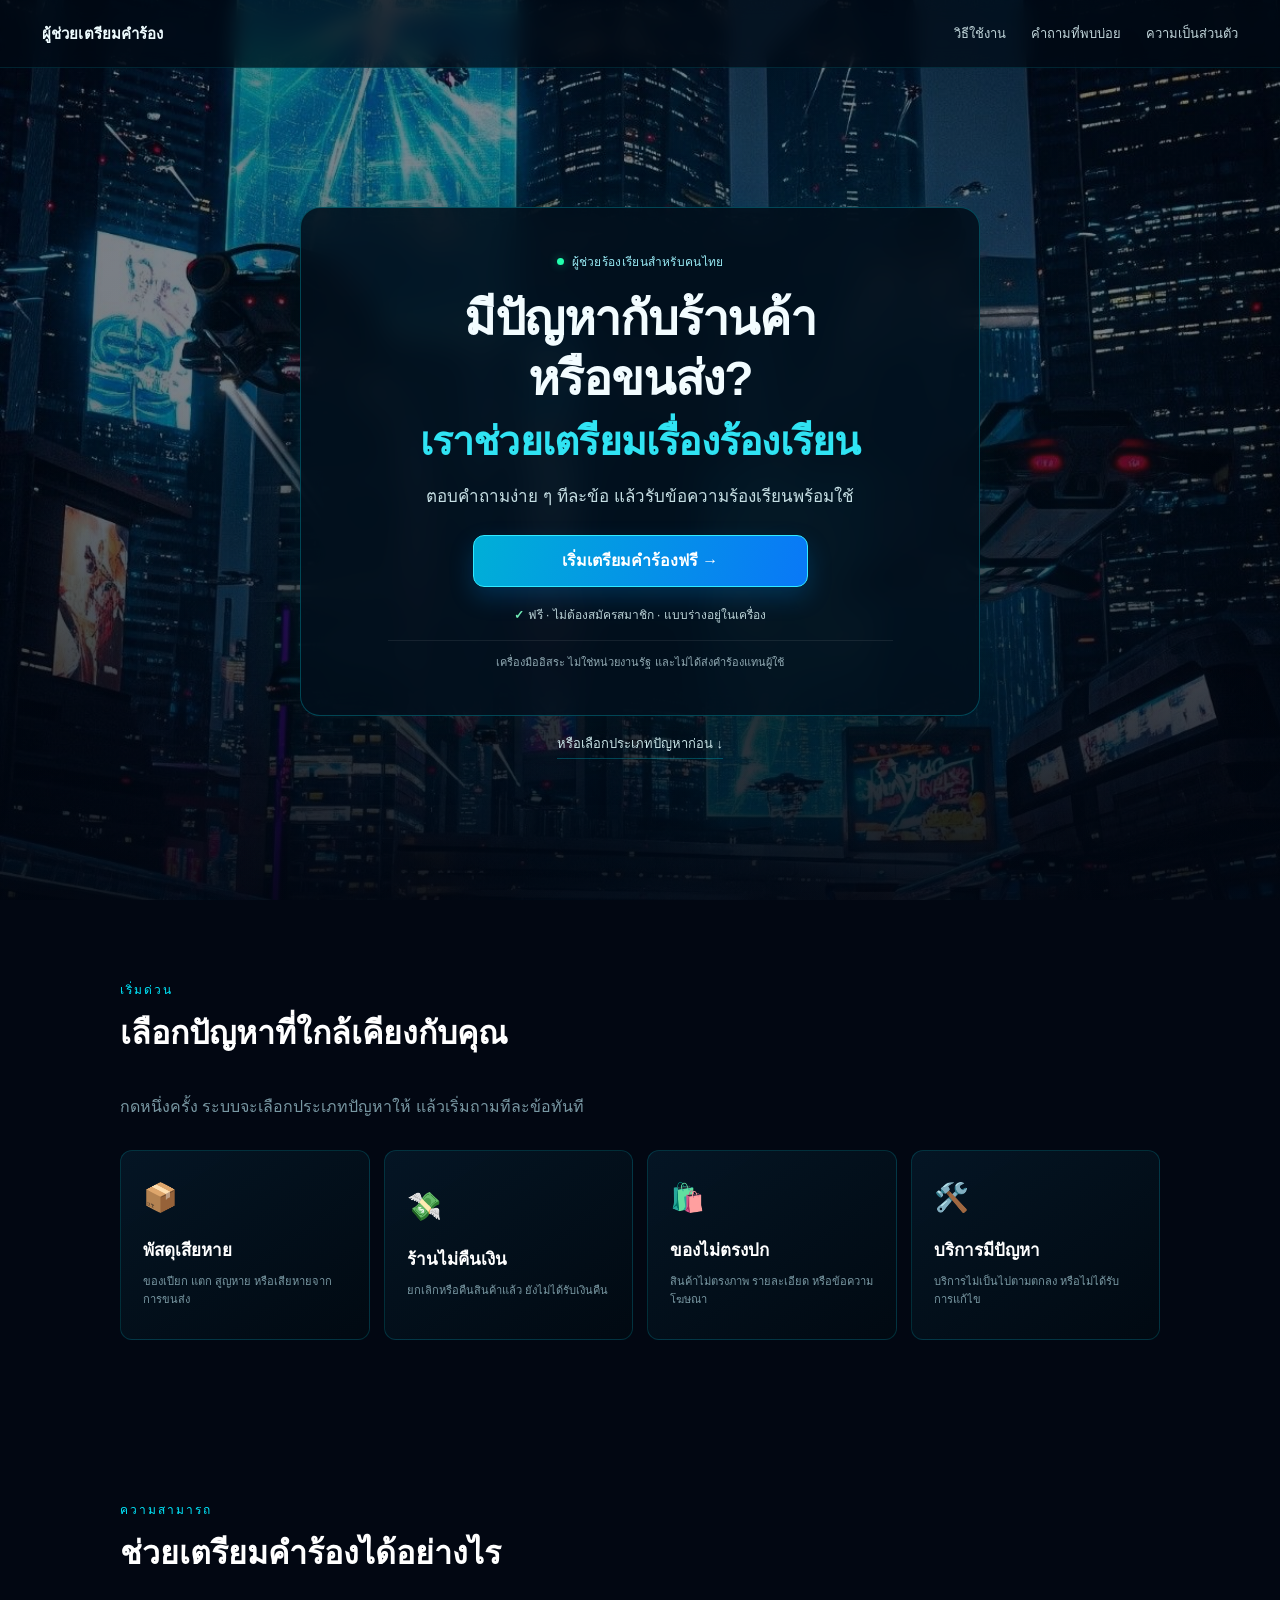
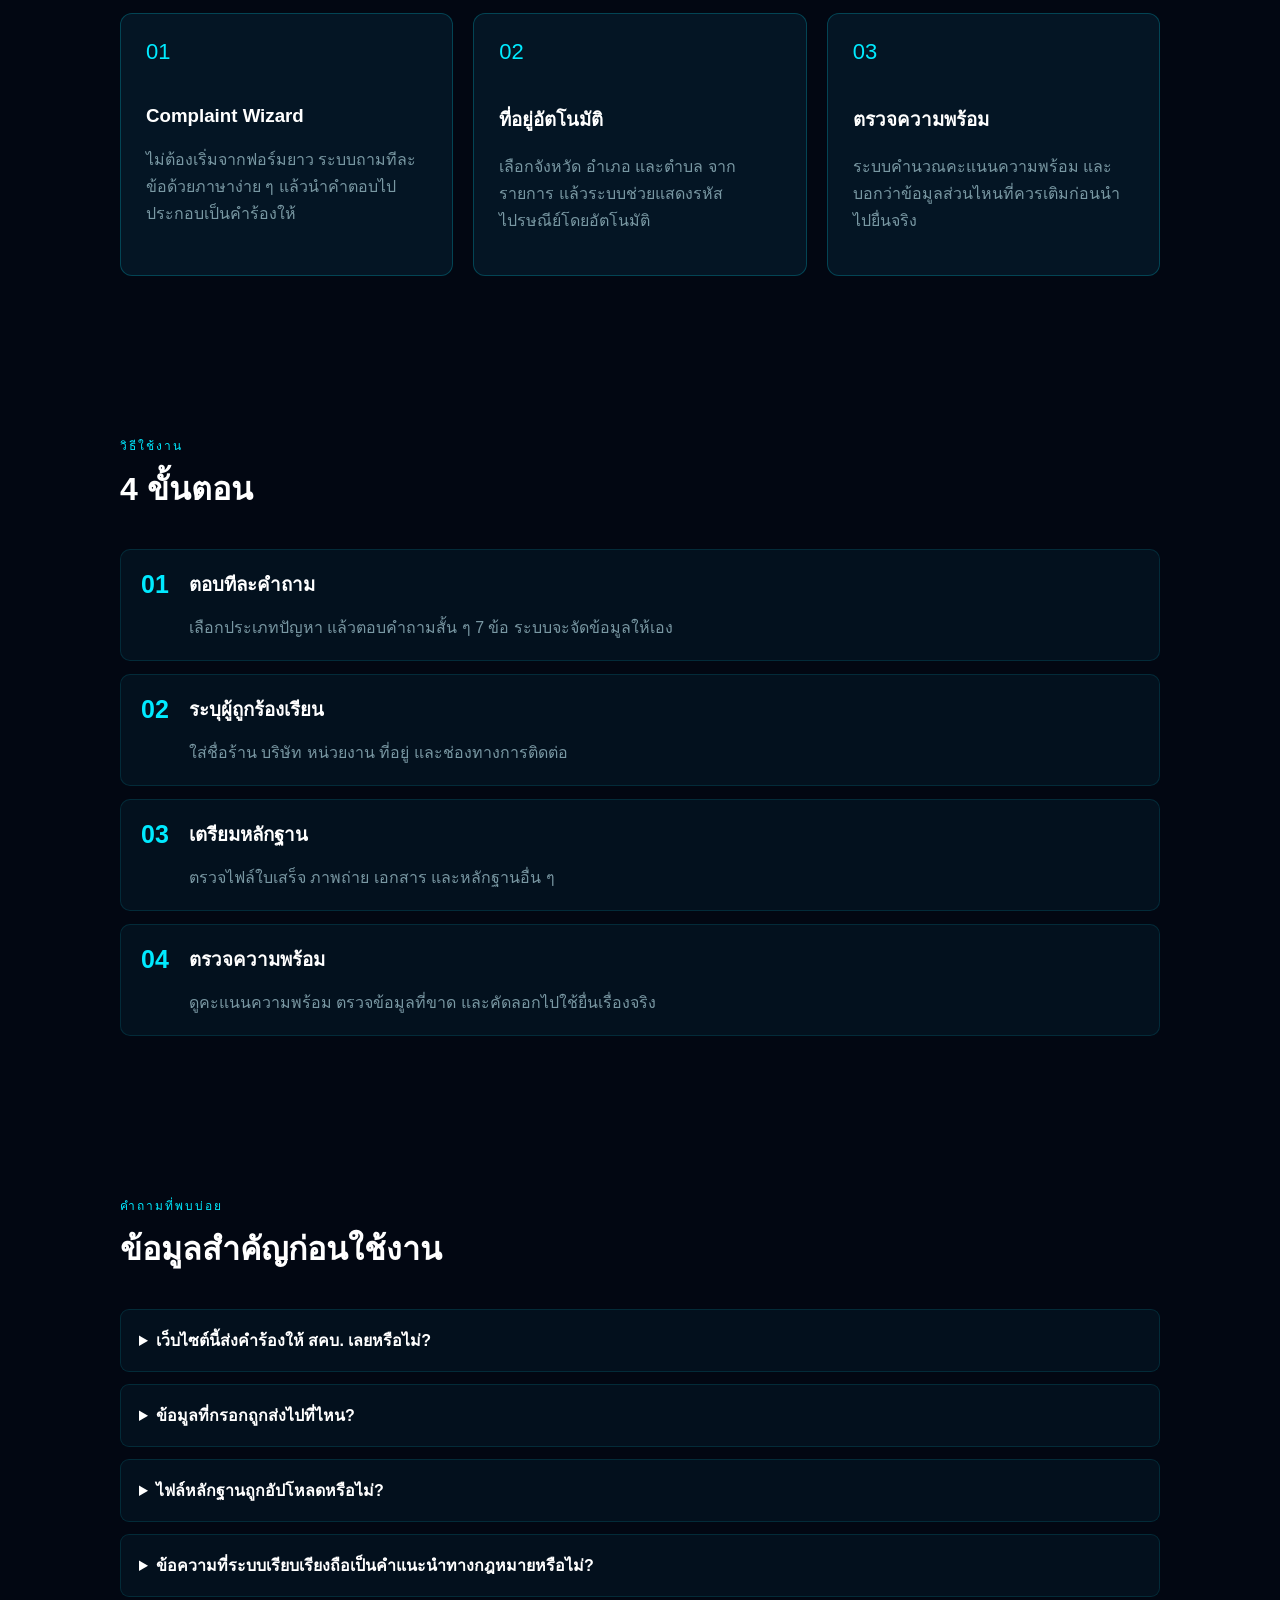
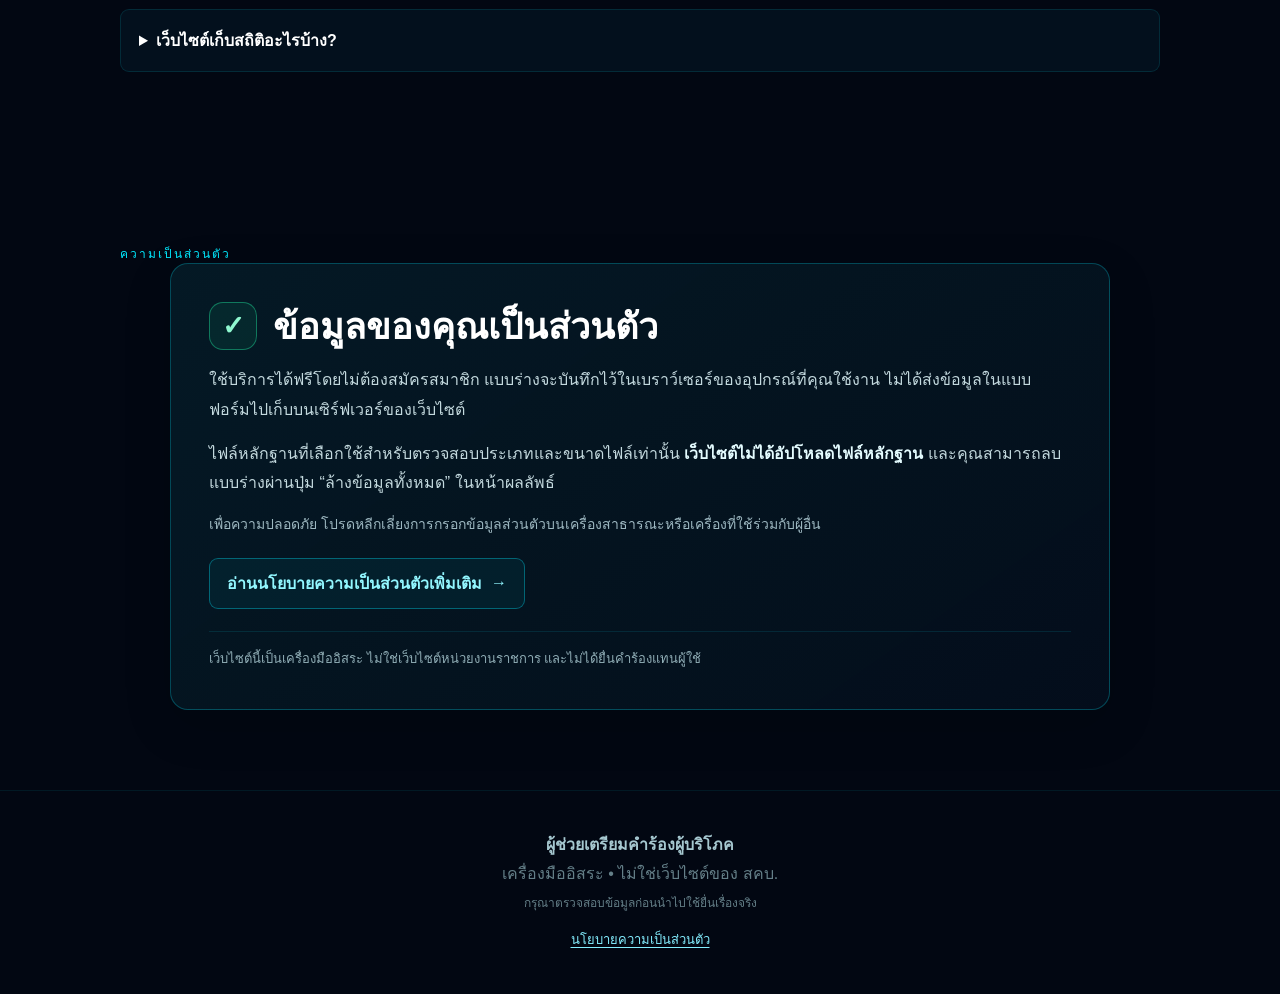
==== commit 97dbf962: "Ver.22" ====
--- a/index.html
+++ b/index.html
@@ -1,10 +1,10 @@
 <!DOCTYPE html>
-<!-- Complaint Helper V21: parcel guidance and private-by-default drafts -->
+<!-- Complaint Helper V22: simplified, mobile-first landing page; V21 complaint logic retained -->
 <html lang="th">
 <head>
   <meta charset="UTF-8">
   <meta name="viewport" content="width=device-width, initial-scale=1.0">
-  <meta name="description" content="เครื่องมือช่วยเตรียมข้อมูลคำร้องผู้บริโภคก่อนยื่นเรื่องจริง">
+  <meta name="description" content="มีปัญหากับร้านค้า ขนส่ง หรือบริการ? เตรียมเรื่องร้องเรียนฟรี ตอบคำถามง่าย ๆ ไม่ต้องสมัครสมาชิก และรับข้อความพร้อมใช้">
   <title>ผู้ช่วยเตรียมคำร้อง</title>
   <link rel="stylesheet" href="style.css">
 </head>
@@ -22,26 +22,23 @@
     </nav>
   </header>
 
-  <section class="hero">
-    <div class="hero-shade"></div>
-    <div class="system-top">เครื่องมือช่วยผู้บริโภค • พร้อมใช้งาน</div>
+  <section class="hero" aria-labelledby="heroTitle">
+    <div class="hero-shade" aria-hidden="true"></div>
 
     <div class="hero-card">
-      <div class="version">ระบบช่วยเตรียมข้อมูล</div>
-      <h1>มีปัญหากับร้านค้า ขนส่ง หรือบริการ?<span>เราช่วยเตรียมเรื่องร้องเรียน</span></h1>
-      <h2>ตอบคำถามง่าย ๆ แล้วนำข้อความไปใช้ได้ทันที</h2>
-      <p class="hero-text">ฟรี • ไม่ต้องสมัครสมาชิก • ตอบทีละข้อ • สร้างข้อความร้องเรียน • พาไปช่องทางที่เหมาะสม</p>
-
-      <div class="ready"><span></span>ระบบพร้อมใช้งาน</div>
-
-      <button class="primary-button" onclick="startComplaint()">สร้างคำร้องฟรีใน 3 นาที</button>
-      <button id="continueButton" class="secondary-button" onclick="continueDraft()">เปิดแบบร่างล่าสุด</button>
-
-      <p class="hero-note">
-        เว็บไซต์นี้เป็นเครื่องมือช่วยเตรียมข้อมูลก่อนเข้าสู่ระบบราชการ ไม่ใช่เว็บไซต์ของสำนักงานคณะกรรมการคุ้มครองผู้บริโภค (สคบ.)
-        และไม่ได้ส่งคำร้องให้หน่วยงานใดโดยอัตโนมัติ
-      </p>
-    </div>
+      <p class="hero-eyebrow"><span class="hero-eyebrow-dot" aria-hidden="true"></span>ผู้ช่วยร้องเรียนสำหรับคนไทย</p>
+      <h1 id="heroTitle">มีปัญหากับร้านค้า<br>หรือขนส่ง?</h1>
+      <p class="hero-promise">เราช่วยเตรียมเรื่องร้องเรียน</p>
+      <p class="hero-description">ตอบคำถามง่าย ๆ ทีละข้อ แล้วรับข้อความร้องเรียนพร้อมใช้</p>
+
+      <div class="hero-actions">
+        <button class="primary-button" type="button" onclick="startComplaint()">เริ่มเตรียมคำร้องฟรี <span aria-hidden="true">→</span></button>
+        <button id="continueButton" class="secondary-button hidden" type="button" onclick="continueDraft()">เปิดแบบร่างล่าสุด</button>
+      </div>
+      <p class="hero-trust"><span aria-hidden="true">✓</span> ฟรี <span aria-hidden="true">·</span> ไม่ต้องสมัครสมาชิก <span aria-hidden="true">·</span> แบบร่างอยู่ในเครื่อง</p>
+      <p class="hero-note">เครื่องมืออิสระ ไม่ใช่หน่วยงานรัฐ และไม่ได้ส่งคำร้องแทนผู้ใช้</p>
+    </div>
+    <a class="hero-scroll" href="#quickStart">หรือเลือกประเภทปัญหาก่อน <span aria-hidden="true">↓</span></a>
   </section>
 
   <section id="quickStart" class="content-section">
--- a/style.css
+++ b/style.css
@@ -359,3 +359,153 @@
 .parcel-route-note{padding:12px;color:#bedde0;border:1px solid rgba(0,234,255,.16);border-radius:10px;font-size:13px;line-height:1.6}
 .evidence-note{font-size:12px;color:#8eaeb8;line-height:1.6}
 @media(max-width:760px){.parcel-two-cols{grid-template-columns:1fr}.parcel-details{padding:14px}}
+
+
+/* V22 — focused responsive landing; all complaint forms and privacy pages remain unchanged */
+#homePage .top-nav{
+  min-height:68px;
+  padding-inline:clamp(18px,3.4vw,42px);
+  background:rgba(1,10,20,.68);
+  border-bottom:1px solid rgba(0,234,255,.12);
+}
+#homePage .brand{font-size:15px;letter-spacing:.1px}
+#homePage .top-nav nav{gap:clamp(14px,2vw,25px)}
+#homePage .top-nav a{font-size:13px;color:#c0d6db}
+#homePage .hero{
+  min-height:100vh;
+  min-height:100svh;
+  display:flex;
+  flex-direction:column;
+  align-items:center;
+  justify-content:center;
+  gap:18px;
+  padding:106px 20px 40px;
+  background-image:linear-gradient(180deg,rgba(0,7,20,.42),rgba(0,7,19,.48) 44%,rgba(0,6,16,.92)),url("IMG_1011.jpeg");
+  background-position:center;
+}
+#homePage .hero-shade{
+  background:radial-gradient(ellipse at 50% 48%,rgba(0,204,255,.07),rgba(0,8,20,.12) 70%);
+  pointer-events:none;
+}
+#homePage .hero-card{
+  width:min(680px,100%);
+  padding:clamp(26px,3.6vw,44px) clamp(22px,4vw,48px);
+  border-radius:20px;
+  border:1px solid rgba(0,234,255,.25);
+  background:rgba(2,15,28,.88);
+  box-shadow:0 18px 65px rgba(0,0,0,.38),0 0 35px rgba(0,234,255,.06);
+  text-align:center;
+}
+#homePage .hero-eyebrow{
+  display:flex;align-items:center;justify-content:center;gap:8px;
+  margin:0 0 18px;color:#99ecf6;font-size:12px;letter-spacing:.3px;
+}
+#homePage .hero-eyebrow-dot{
+  display:inline-block;width:7px;height:7px;flex:0 0 7px;
+  border-radius:50%;background:var(--green);
+  box-shadow:0 0 10px rgba(34,255,174,.4);
+}
+#homePage .hero-card h1{
+  margin:0;
+  font-size:clamp(32px,4.3vw,48px);
+  font-weight:750;
+  line-height:1.24;
+  letter-spacing:-.025em;
+  color:#f2fcff;
+}
+#homePage .hero-promise{
+  margin:8px 0 0;
+  font-size:clamp(25px,3.5vw,39px);
+  font-weight:750;
+  line-height:1.35;
+  letter-spacing:-.02em;
+  color:#30e3f3;
+}
+#homePage .hero-description{
+  max-width:490px;
+  margin:14px auto 0;
+  color:#c6dfe4;
+  font-size:clamp(14px,1.55vw,17px);
+  line-height:1.65;
+}
+#homePage .hero-actions{display:grid;justify-items:center;gap:8px;margin-top:24px}
+#homePage .hero-actions .primary-button,
+#homePage .hero-actions .secondary-button{
+  width:min(335px,100%);
+  margin:0;
+  min-height:52px;
+  padding:12px 20px;
+  border-radius:11px;
+  font-size:16px;
+  font-weight:700;
+  transition:transform .15s ease,box-shadow .15s ease;
+}
+#homePage .hero-actions .primary-button{
+  background:linear-gradient(105deg,#00afd7,#0978f7);
+  box-shadow:0 10px 25px rgba(0,143,241,.23);
+}
+#homePage .hero-actions .primary-button:hover{transform:translateY(-2px);box-shadow:0 13px 30px rgba(0,143,241,.3)}
+#homePage .hero-actions .secondary-button{
+  min-height:42px;
+  color:#abebf0;
+  font-size:13px;
+  font-weight:600;
+  background:rgba(0,234,255,.025);
+}
+#homePage .hero-trust{
+  margin:19px 0 0;
+  color:#b9d2d6;
+  font-size:12px;
+  line-height:1.65;
+}
+#homePage .hero-trust>span:first-child{color:#70edb7;font-weight:700}
+#homePage .hero-note{
+  margin:14px auto 0;
+  padding-top:13px;
+  max-width:505px;
+  border-top:1px solid rgba(255,255,255,.075);
+  color:#91aab3;
+  font-size:11px;
+  line-height:1.6;
+}
+#homePage .hero-scroll{
+  position:relative;
+  z-index:2;
+  color:#c8e3e6;
+  text-decoration:none;
+  font-size:13px;
+  line-height:1.5;
+  border-bottom:1px solid rgba(0,234,255,.25);
+  padding-bottom:4px;
+}
+#homePage .hero-scroll:hover{color:#69ecff}
+#homePage .primary-button:focus-visible,
+#homePage .secondary-button:focus-visible,
+#homePage .hero-scroll:focus-visible{
+  outline:3px solid #91fff4;
+  outline-offset:4px;
+}
+@media(max-width:760px){
+  #homePage .top-nav{min-height:60px}
+  #homePage .hero{padding:86px 15px 28px;gap:17px}
+  #homePage .hero-card{max-width:540px;padding:26px 20px;border-radius:16px}
+  #homePage .hero-eyebrow{margin-bottom:14px;font-size:11px}
+  #homePage .hero-card h1{font-size:clamp(28px,7.4vw,38px);line-height:1.26}
+  #homePage .hero-promise{margin-top:8px;font-size:clamp(24px,6.2vw,32px)}
+  #homePage .hero-description{font-size:14px;margin-top:12px}
+  #homePage .hero-actions{margin-top:19px}
+  #homePage .hero-actions .primary-button{min-height:50px}
+  #homePage .hero-trust{margin-top:16px;font-size:11px}
+  #homePage .hero-note{margin-top:12px;font-size:10.5px}
+}
+@media(max-width:400px){
+  #homePage .hero{padding-inline:12px}
+  #homePage .hero-card{padding:22px 16px}
+  #homePage .hero-card h1{font-size:28px}
+  #homePage .hero-promise{font-size:23px}
+  #homePage .hero-trust{font-size:10.5px}
+}
+@media(prefers-reduced-motion:reduce){
+  #homePage .hero-actions .primary-button{transition:none}
+  #homePage .hero-actions .primary-button:hover{transform:none}
+}
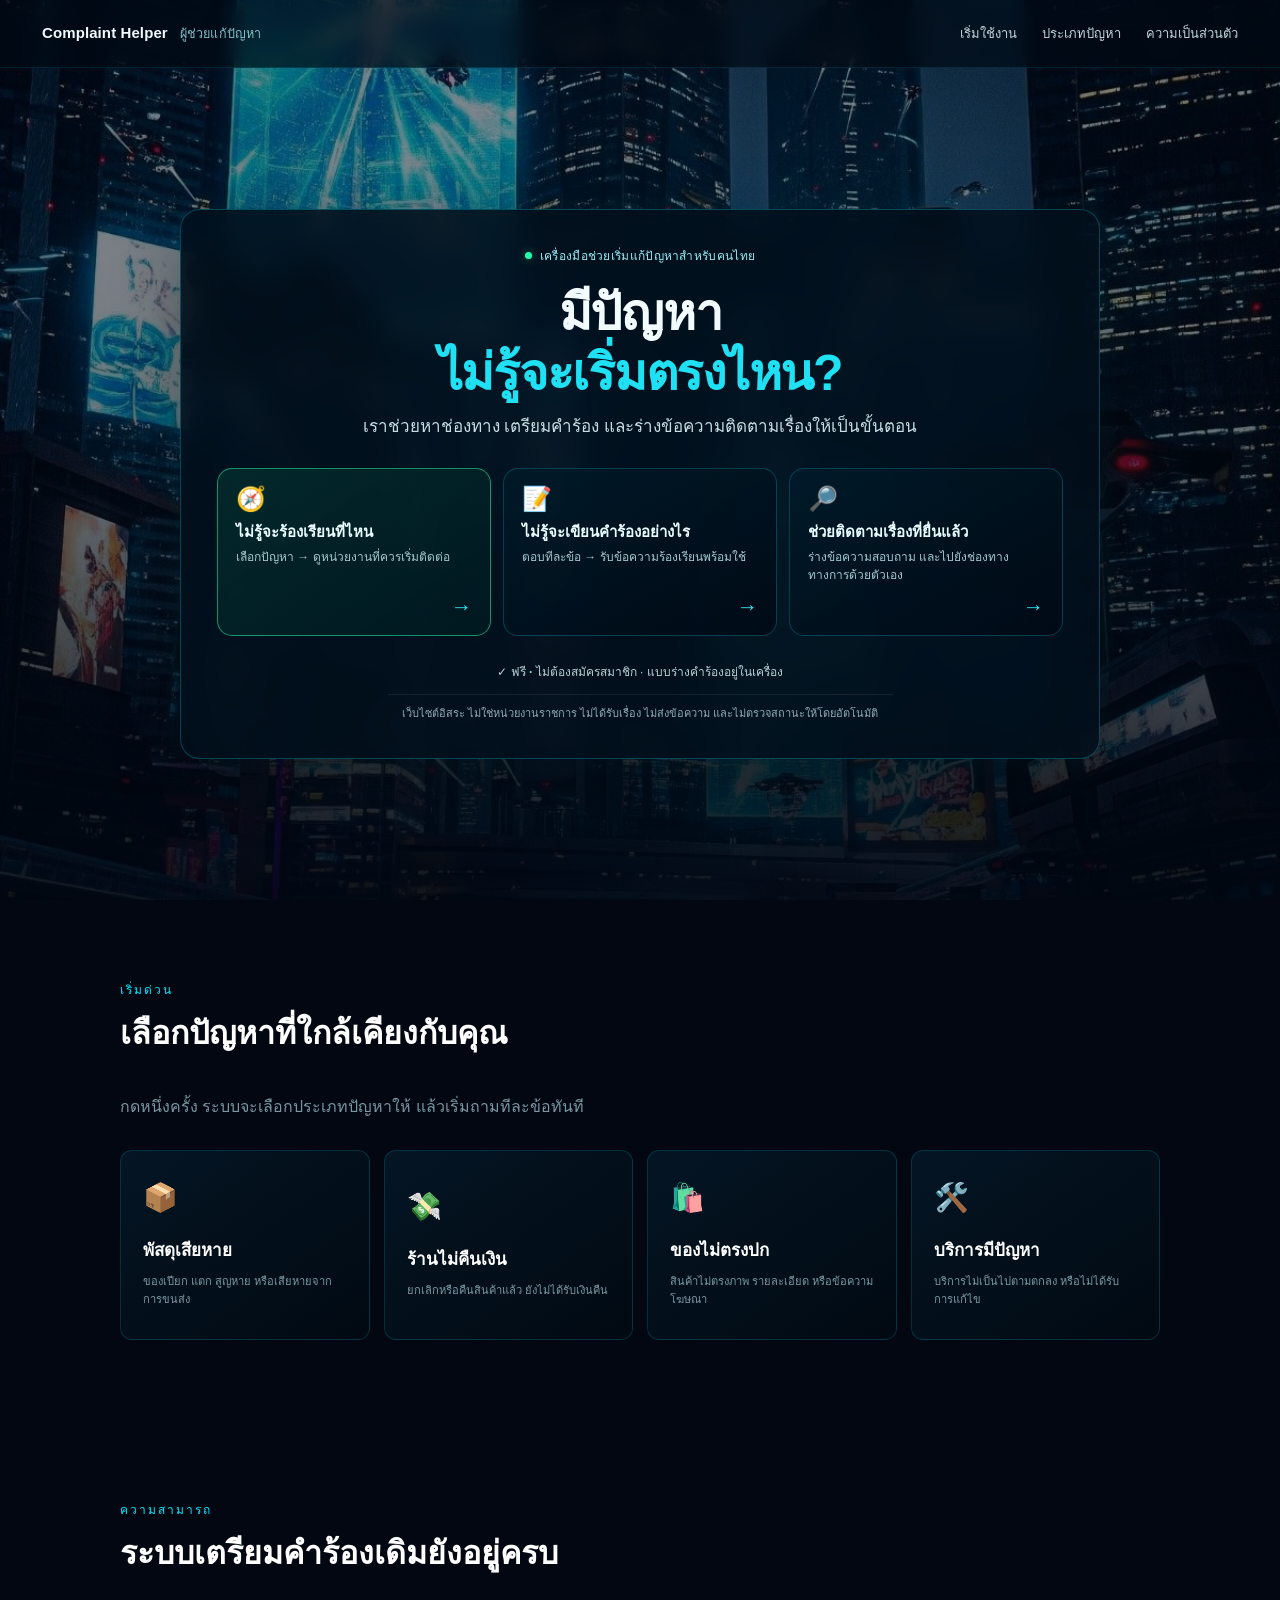
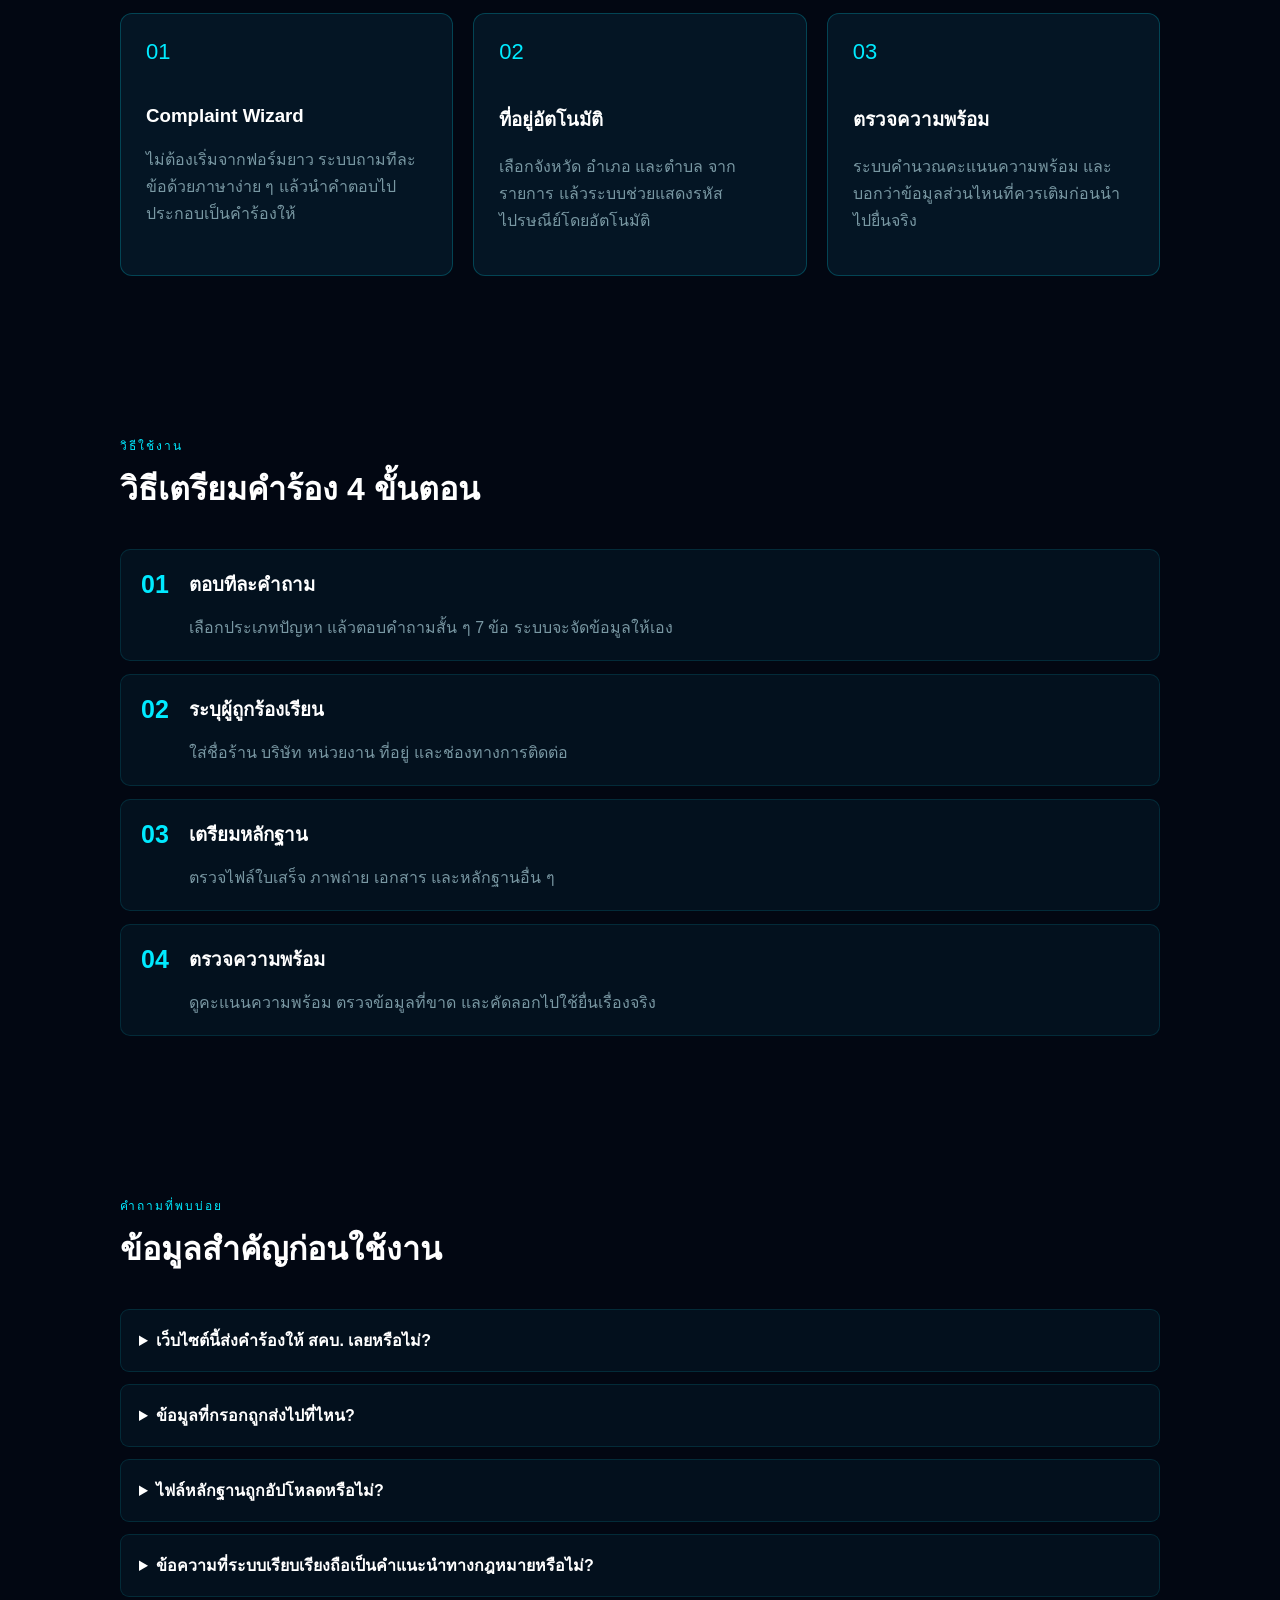
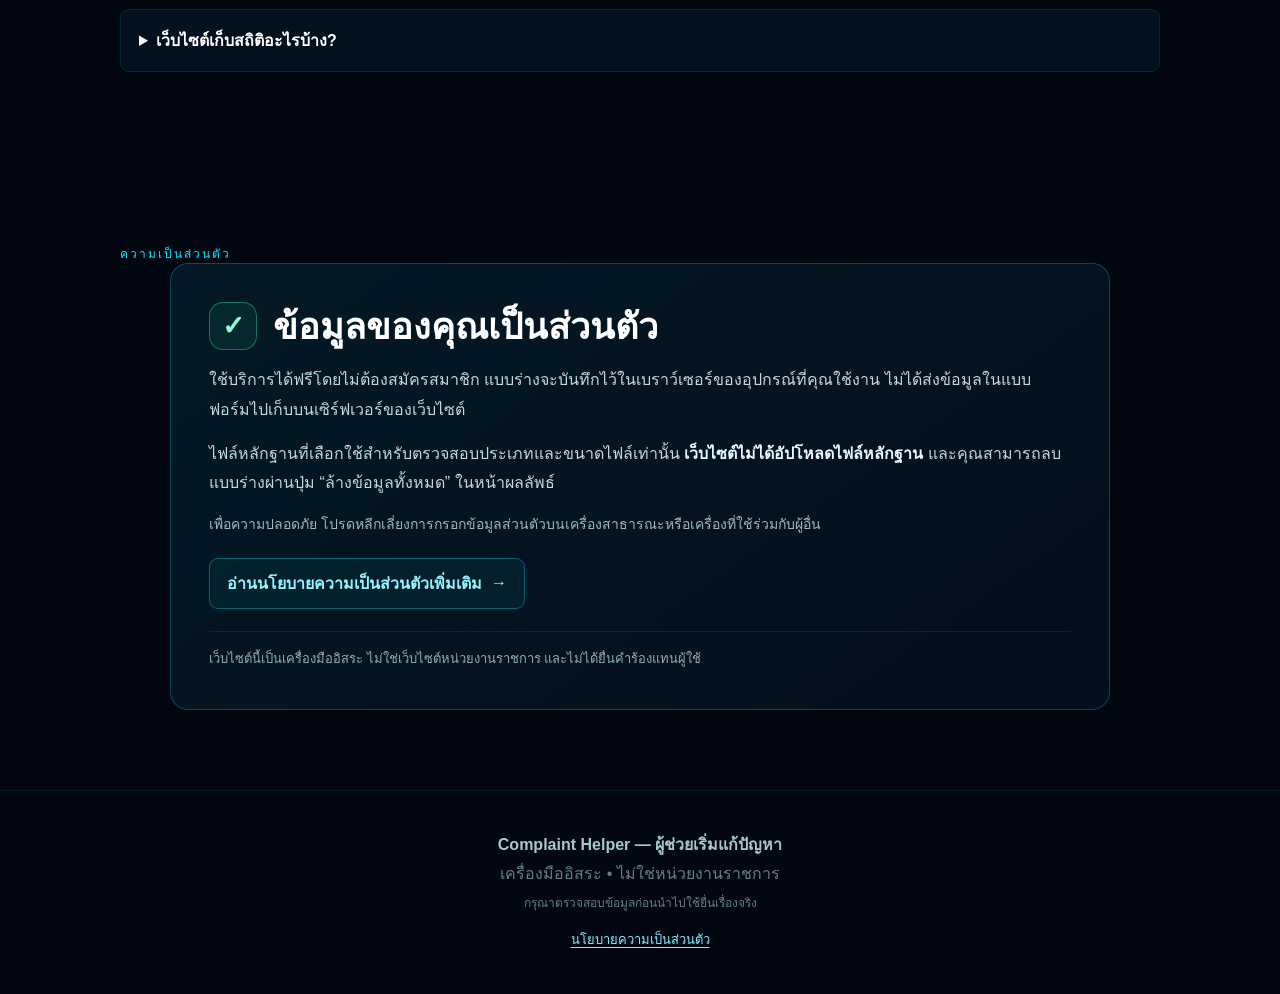
==== commit 846f29c8: "V24-1" ====
--- a/index.html
+++ b/index.html
@@ -1,11 +1,11 @@
 <!DOCTYPE html>
-<!-- Complaint Helper V22: simplified, mobile-first landing page; V21 complaint logic retained -->
+<!-- Complaint Helper V24.1: clearer follow-up assistant; previous tools preserved -->
 <html lang="th">
 <head>
   <meta charset="UTF-8">
   <meta name="viewport" content="width=device-width, initial-scale=1.0">
-  <meta name="description" content="มีปัญหากับร้านค้า ขนส่ง หรือบริการ? เตรียมเรื่องร้องเรียนฟรี ตอบคำถามง่าย ๆ ไม่ต้องสมัครสมาชิก และรับข้อความพร้อมใช้">
-  <title>ผู้ช่วยเตรียมคำร้อง</title>
+  <meta name="description" content="มีปัญหาไม่รู้จะเริ่มตรงไหน? ค้นหาช่องทางร้องเรียน เตรียมหนังสือ และสร้างข้อความติดตามเรื่อง ฟรี ไม่ต้องสมัครสมาชิก">
+  <title>ช่วยเริ่มแก้ปัญหา | Complaint Helper</title>
   <link rel="stylesheet" href="style.css">
 </head>
 <body>
@@ -14,31 +14,129 @@
 
 <div id="homePage" class="page active-page">
   <header class="top-nav">
-    <div class="brand">ผู้ช่วยเตรียมคำร้อง</div>
+    <div class="brand">Complaint Helper <span class="brand-thai">ผู้ช่วยแก้ปัญหา</span></div>
     <nav>
-      <a href="#how">วิธีใช้งาน</a>
-      <a href="#faq">คำถามที่พบบ่อย</a>
+      <a href="#services">เริ่มใช้งาน</a>
+      <a href="#quickStart">ประเภทปัญหา</a>
       <a href="#privacy">ความเป็นส่วนตัว</a>
     </nav>
   </header>
 
   <section class="hero" aria-labelledby="heroTitle">
     <div class="hero-shade" aria-hidden="true"></div>
-
-    <div class="hero-card">
-      <p class="hero-eyebrow"><span class="hero-eyebrow-dot" aria-hidden="true"></span>ผู้ช่วยร้องเรียนสำหรับคนไทย</p>
-      <h1 id="heroTitle">มีปัญหากับร้านค้า<br>หรือขนส่ง?</h1>
-      <p class="hero-promise">เราช่วยเตรียมเรื่องร้องเรียน</p>
-      <p class="hero-description">ตอบคำถามง่าย ๆ ทีละข้อ แล้วรับข้อความร้องเรียนพร้อมใช้</p>
-
-      <div class="hero-actions">
-        <button class="primary-button" type="button" onclick="startComplaint()">เริ่มเตรียมคำร้องฟรี <span aria-hidden="true">→</span></button>
+    <div class="hero-card platform-hero" id="services">
+      <p class="hero-eyebrow"><span class="hero-eyebrow-dot" aria-hidden="true"></span>เครื่องมือช่วยเริ่มแก้ปัญหาสำหรับคนไทย</p>
+      <h1 id="heroTitle">มีปัญหา<br><span class="highlight-word">ไม่รู้จะเริ่มตรงไหน?</span></h1>
+      <p class="hero-description">เราช่วยหาช่องทาง เตรียมคำร้อง และร่างข้อความติดตามเรื่องให้เป็นขั้นตอน</p>
+      <div class="service-paths" aria-label="เลือกสิ่งที่ต้องการความช่วยเหลือ">
+        <button type="button" class="service-path service-path-primary" onclick="openAgencyFinder()">
+          <span class="service-path-icon" aria-hidden="true">🧭</span>
+          <span class="service-path-content"><strong>ไม่รู้จะร้องเรียนที่ไหน</strong><small>เลือกปัญหา → ดูหน่วยงานที่ควรเริ่มติดต่อ</small></span>
+          <span class="service-path-arrow" aria-hidden="true">→</span>
+        </button>
+        <button type="button" class="service-path" onclick="startComplaint()">
+          <span class="service-path-icon" aria-hidden="true">📝</span>
+          <span class="service-path-content"><strong>ไม่รู้จะเขียนคำร้องอย่างไร</strong><small>ตอบทีละข้อ → รับข้อความร้องเรียนพร้อมใช้</small></span>
+          <span class="service-path-arrow" aria-hidden="true">→</span>
+        </button>
+        <button type="button" class="service-path" onclick="openFollowupTool()">
+          <span class="service-path-icon" aria-hidden="true">🔎</span>
+          <span class="service-path-content"><strong>ช่วยติดตามเรื่องที่ยื่นแล้ว</strong><small>ร่างข้อความสอบถาม และไปยังช่องทางทางการด้วยตัวเอง</small></span>
+          <span class="service-path-arrow" aria-hidden="true">→</span>
+        </button>
+      </div>
+      <div class="platform-draft-action">
         <button id="continueButton" class="secondary-button hidden" type="button" onclick="continueDraft()">เปิดแบบร่างล่าสุด</button>
       </div>
-      <p class="hero-trust"><span aria-hidden="true">✓</span> ฟรี <span aria-hidden="true">·</span> ไม่ต้องสมัครสมาชิก <span aria-hidden="true">·</span> แบบร่างอยู่ในเครื่อง</p>
-      <p class="hero-note">เครื่องมืออิสระ ไม่ใช่หน่วยงานรัฐ และไม่ได้ส่งคำร้องแทนผู้ใช้</p>
-    </div>
-    <a class="hero-scroll" href="#quickStart">หรือเลือกประเภทปัญหาก่อน <span aria-hidden="true">↓</span></a>
+      <p class="hero-trust">✓ ฟรี <span aria-hidden="true">·</span> ไม่ต้องสมัครสมาชิก <span aria-hidden="true">·</span> แบบร่างคำร้องอยู่ในเครื่อง</p>
+      <p class="hero-note">เว็บไซต์อิสระ ไม่ใช่หน่วยงานราชการ ไม่ได้รับเรื่อง ไม่ส่งข้อความ และไม่ตรวจสถานะให้โดยอัตโนมัติ</p>
+    </div>
+  </section>
+
+  <section id="toolWorkspace" class="content-section tool-workspace hidden" aria-live="polite">
+    <div class="tool-workspace-top">
+      <span class="section-label">เครื่องมือช่วยเริ่มต้น</span>
+      <button type="button" class="tool-close" onclick="closeHomeTool()" aria-label="ปิดเครื่องมือ">✕ ปิด</button>
+    </div>
+
+    <section id="agencyTool" class="tool-panel hidden" aria-labelledby="agencyToolTitle">
+      <h2 id="agencyToolTitle">🧭 ไม่รู้จะร้องเรียนที่ไหน?</h2>
+      <p class="tool-lede">เริ่มจากเลือกประเภทปัญหา ระบบจะแสดงช่องทางที่อาจเกี่ยวข้อง โดยยังไม่ต้องกรอกชื่อหรือข้อมูลส่วนตัว</p>
+      <label for="agencyIssue">ปัญหาของคุณเกี่ยวกับเรื่องใด?</label>
+      <select id="agencyIssue" onchange="renderAgencyFinder()">
+        <option value="">-- เลือกประเภทปัญหา --</option>
+        <option value="online">ซื้อของออนไลน์ / ไม่ได้รับสินค้า</option>
+        <option value="consumer">ร้านค้าไม่คืนเงิน / บริการไม่เป็นธรรม</option>
+        <option value="post">ไปรษณีย์ไทย / EMS พัสดุเสียหาย</option>
+        <option value="otherParcel">พัสดุเสียหายจากขนส่งอื่น</option>
+        <option value="telecom">โทรศัพท์ / อินเทอร์เน็ต</option>
+        <option value="insurance">ประกันภัย / เคลมประกัน</option>
+        <option value="finance">ธนาคาร / บริการทางการเงิน</option>
+        <option value="government">เรื่องร้องทุกข์เกี่ยวกับหน่วยงานรัฐ</option>
+        <option value="fraud">ถูกหลอกโอนเงิน / สงสัยมิจฉาชีพ (เร่งด่วน)</option>
+        <option value="labor">นายจ้างค้างเงินเดือน / ปัญหาแรงงาน</option>
+        <option value="housing">หอพัก / สัญญาเช่า / เงินประกัน</option>
+        <option value="other">ปัญหาอื่น ๆ / ยังไม่แน่ใจ</option>
+      </select>
+      <div id="agencyFinderResult" class="tool-result" aria-live="polite">
+        <p class="tool-empty">เลือกปัญหาด้านบน เพื่อดูทางเริ่มต้นที่เหมาะสม</p>
+      </div>
+      <p class="tool-disclaimer">คำแนะนำเป็นข้อมูลเบื้องต้น ไม่ใช่การยืนยันว่าหน่วยงานจะรับเรื่องหรือเป็นคำปรึกษากฎหมาย ตรวจสอบข้อกำหนดในเว็บไซต์ทางการก่อนยื่นเสมอ</p>
+    </section>
+
+    <section id="followupTool" class="tool-panel hidden" aria-labelledby="followupToolTitle">
+      <h2 id="followupToolTitle">🔎 ช่วยติดตามเรื่องที่ยื่นแล้ว</h2>
+      <p class="tool-lede">ยื่นเรื่องแล้วแต่ไม่ทราบความคืบหน้า? เราช่วยร่างข้อความสอบถาม และพาไปยังช่องทางติดตามของหน่วยงานที่คุณเลือก</p>
+      <div class="followup-capability-note" role="note"><strong>สิ่งที่ระบบทำได้:</strong> เตรียมข้อความและบอกว่าควรตรวจสอบที่ไหน <br><strong>สิ่งที่ระบบไม่ได้ทำ:</strong> ตรวจสถานะจากฐานข้อมูลราชการ ส่งข้อความ หรือยืนยันว่าเรื่องได้รับการพิจารณาแล้ว</div>
+      <div class="tool-grid">
+        <div>
+          <label for="followAgency">ยื่นเรื่องไว้ที่ไหน?</label>
+          <select id="followAgency" onchange="updateFollowupAgencyLink()">
+            <option value="">-- เลือกหน่วยงาน --</option>
+            <option value="ocpb">สคบ.</option>
+            <option value="etda">1212 ETDA</option>
+            <option value="thpost">ไปรษณีย์ไทย</option>
+            <option value="nbtc">กสทช.</option>
+            <option value="oic">คปภ.</option>
+            <option value="bot">ธปท.</option>
+            <option value="gov1111">ศูนย์รับเรื่องราวร้องทุกข์ 1111</option>
+            <option value="other">หน่วยงานอื่น</option>
+          </select>
+          <div id="followAgencyOtherWrap" class="followup-other hidden">
+            <label for="followAgencyOther">ชื่อหน่วยงานที่รับเรื่อง (ถ้าทราบ)</label>
+            <input id="followAgencyOther" type="text" maxlength="150" autocomplete="off" placeholder="เช่น สำนักงาน..." oninput="updateFollowupAgencyLink()">
+          </div>
+        </div>
+        <div>
+          <label for="followDate">วันที่ยื่นเรื่อง (ถ้าทราบ)</label>
+          <input id="followDate" type="date">
+        </div>
+      </div>
+      <section id="followupOfficialLinks" class="followup-channel hidden" aria-live="polite" aria-label="ช่องทางติดตามเรื่องทางการ">
+        <div class="followup-channel-top">ช่องทางทางการที่ควรตรวจสอบ</div>
+        <h3 id="followupChannelTitle"></h3>
+        <p id="followupChannelHelp"></p>
+        <div class="followup-channel-actions">
+          <a id="followupChannelLink" class="followup-channel-btn hidden" target="_blank" rel="noopener noreferrer" href="#" onclick="trackEvent('followup_official_link_open')">เปิดเว็บไซต์ทางการ ↗</a>
+          <a id="followupParcelLink" class="followup-channel-secondary hidden" target="_blank" rel="noopener noreferrer" href="https://track.thailandpost.co.th/" onclick="trackEvent('followup_parcel_tracking_open')">เช็กสถานะพัสดุ (ไม่ใช่สถานะคำร้อง) ↗</a>
+        </div>
+        <p class="followup-channel-privacy">รหัสรับเรื่องที่คุณกรอกจะไม่ถูกแนบไปกับลิงก์ คุณต้องกรอกอีกครั้งบนเว็บไซต์หน่วยงานเอง</p>
+      </section>
+      <label for="followCase">เลขรับเรื่อง / เลขอ้างอิง (ถ้ามี)</label>
+      <input id="followCase" type="text" maxlength="120" autocomplete="off" placeholder="เลขอ้างอิงที่หน่วยงานแจ้งให้">
+      <label for="followNotes">ข้อมูลเพิ่มเติมที่ต้องการสอบถาม (ไม่บังคับ)</label>
+      <textarea id="followNotes" maxlength="500" placeholder="เช่น ส่งเอกสารเพิ่มเติมแล้ว แต่ยังไม่ทราบผลการพิจารณา"></textarea>
+      <button type="button" class="tool-primary-btn" onclick="generateFollowup()">สร้างข้อความติดตามเรื่อง →</button>
+      <div id="followupResult" class="tool-result hidden" aria-live="polite">
+        <h3>ข้อความสอบถามความคืบหน้า</h3>
+        <div id="followupText" class="generated-complaint"></div>
+        <div class="tool-result-actions">
+          <button type="button" class="tool-primary-btn" onclick="copyFollowup()">คัดลอกข้อความ</button>
+          <button id="followAgencyLink" type="button" class="secondary-action-button hidden" onclick="openFollowupAgency()">ไปยังช่องทางทางการ →</button>
+        </div>
+      </div>
+      <p class="tool-disclaimer">ระบบนี้ช่วยเตรียมการติดตามเท่านั้น ไม่ได้เชื่อมกับฐานข้อมูลหน่วยงาน และไม่อัปเดตสถานะคดี ข้อมูลที่กรอกใช้สร้างข้อความในเบราว์เซอร์ ไม่บันทึกเป็นแบบร่างหรือส่งเนื้อหาไปยังระบบสถิติ กรุณาคัดลอกข้อความก่อนปิดหน้าเว็บ และตรวจสอบสถานะจริงกับหน่วยงานต้นทาง</p>
+    </section>
   </section>
 
   <section id="quickStart" class="content-section">
@@ -75,7 +173,7 @@
 
   <section class="content-section">
     <div class="section-label">ความสามารถ</div>
-    <h2 class="section-heading">ช่วยเตรียมคำร้องได้อย่างไร</h2>
+    <h2 class="section-heading">ระบบเตรียมคำร้องเดิมยังอยู่ครบ</h2>
 
     <div class="feature-grid">
       <article class="feature-card">
@@ -100,7 +198,7 @@
 
   <section id="how" class="content-section">
     <div class="section-label">วิธีใช้งาน</div>
-    <h2 class="section-heading">4 ขั้นตอน</h2>
+    <h2 class="section-heading">วิธีเตรียมคำร้อง 4 ขั้นตอน</h2>
 
     <div class="process-list">
       <div class="process-card"><strong>01</strong><div><h3>ตอบทีละคำถาม</h3><p>เลือกประเภทปัญหา แล้วตอบคำถามสั้น ๆ 7 ข้อ ระบบจะจัดข้อมูลให้เอง</p></div></div>
@@ -137,7 +235,7 @@
 
       <details>
         <summary>เว็บไซต์เก็บสถิติอะไรบ้าง?</summary>
-        <p>ขณะนี้ยังไม่ได้เปิดใช้งานการส่งสถิติไปยังผู้ให้บริการ Analytics หากมีการเปิดใช้งานในอนาคต เราจะอัปเดตนโยบายให้ชัดเจน และจะไม่ส่งข้อมูลที่คุณกรอกในคำร้องหรือไฟล์หลักฐานเป็นข้อมูลเหตุการณ์สถิติ</p>
+        <p>เว็บไซต์ใช้ Umami Cloud เพื่อดูจำนวนการเข้าชมและเหตุการณ์การใช้งานทั่วไป เช่น การเริ่มทำคำร้อง การไปถึงหน้าผลลัพธ์ และการกดไปยังหน่วยงานทางการ โดยไม่ส่งข้อมูลที่กรอกในแบบฟอร์มหรือไฟล์หลักฐานไปกับเหตุการณ์สถิติ มีการตั้งค่าให้เคารพ Do Not Track ของเบราว์เซอร์ อ่านรายละเอียดได้ในนโยบายความเป็นส่วนตัว</p>
       </details>
     </div>
   </section>
@@ -160,8 +258,8 @@
   <div class="future-ad-slot" aria-hidden="true">พื้นที่โฆษณาในอนาคต</div>
 
   <footer>
-    <strong>ผู้ช่วยเตรียมคำร้องผู้บริโภค</strong><br>
-    เครื่องมืออิสระ • ไม่ใช่เว็บไซต์ของ สคบ.<br>
+    <strong>Complaint Helper — ผู้ช่วยเริ่มแก้ปัญหา</strong><br>
+    เครื่องมืออิสระ • ไม่ใช่หน่วยงานราชการ<br>
     <span>กรุณาตรวจสอบข้อมูลก่อนนำไปใช้ยื่นเรื่องจริง</span><br>
     <a class="footer-privacy-link" href="privacy.html">นโยบายความเป็นส่วนตัว</a>
   </footer>
@@ -339,9 +437,14 @@
           <p class="parcel-help">เลขพัสดุและชื่อบริษัทจะเก็บไว้กับแบบร่างในเบราว์เซอร์เท่านั้น ไม่ส่งไปที่หน่วยงานอัตโนมัติ</p>
         </div>
 
-        <div class="wizard-radio-grid">
-          <label class="wizard-radio"><input type="radio" name="contactedBusiness" value="ติดต่อแล้ว" onchange="updateContactFields(); saveDraft()">✓ ติดต่อแล้ว</label>
-          <label class="wizard-radio"><input type="radio" name="contactedBusiness" value="ยังไม่ได้ติดต่อ" onchange="updateContactFields(); saveDraft()">○ ยังไม่ได้ติดต่อ</label>
+        <div class="contact-choice-block">
+          <p class="contact-choice-eyebrow">การแจ้งปัญหา</p>
+          <h4 id="contactDecisionTitle">คุณเคยติดต่อร้านหรือบริษัทเรื่องนี้แล้วหรือยัง?</h4>
+          <p class="contact-choice-hint">เลือกคำตอบที่ตรงกับเหตุการณ์ของคุณ</p>
+          <div class="wizard-radio-grid" role="radiogroup" aria-labelledby="contactDecisionTitle">
+            <label class="wizard-radio"><input type="radio" name="contactedBusiness" value="ติดต่อแล้ว" onchange="updateContactFields(); saveDraft()"><span>ติดต่อแล้ว</span></label>
+            <label class="wizard-radio"><input type="radio" name="contactedBusiness" value="ยังไม่ได้ติดต่อ" onchange="updateContactFields(); saveDraft()"><span>ยังไม่ได้ติดต่อ</span></label>
+          </div>
         </div>
 
         <div id="contactOutcomeWrap" class="conditional-field hidden">
--- a/style.css
+++ b/style.css
@@ -509,3 +509,193 @@
   #homePage .hero-actions .primary-button{transition:none}
   #homePage .hero-actions .primary-button:hover{transform:none}
 }
+
+
+/* Version 23: visible question context after the long parcel-details form */
+.contact-choice-block{
+  margin:22px 0 0;
+  padding:20px 18px;
+  border:1px solid rgba(0,234,255,.21);
+  border-radius:12px;
+  background:rgba(0,10,23,.65);
+}
+.contact-choice-eyebrow{
+  margin:0 0 8px;
+  color:var(--cyan);
+  font-size:12px;
+  font-weight:700;
+  letter-spacing:.055em;
+}
+.contact-choice-block h4{
+  margin:0;
+  color:var(--white);
+  font-size:clamp(17px,2.4vw,21px);
+  line-height:1.5;
+  font-weight:700;
+}
+.contact-choice-hint{
+  margin:7px 0 18px;
+  color:#a2c4cd;
+  font-size:13px;
+  line-height:1.6;
+}
+.contact-choice-block .wizard-radio-grid{margin-top:0}
+.contact-choice-block .wizard-radio{
+  min-height:60px;
+  margin:0;
+  padding:13px 15px;
+  gap:12px;
+  font-size:15px;
+  line-height:1.5;
+}
+.contact-choice-block .wizard-radio input[type="radio"]{
+  display:block;
+  width:20px;
+  height:20px;
+  min-width:20px;
+  flex:0 0 20px;
+  padding:0;
+  margin:0;
+  border:0;
+  border-radius:50%;
+  box-shadow:none;
+  background:transparent;
+  accent-color:var(--cyan);
+}
+.contact-choice-block .wizard-radio:has(input:checked){
+  border-color:rgba(0,234,255,.72);
+  background:rgba(0,234,255,.08);
+}
+.contact-choice-block .wizard-radio:focus-within{
+  outline:2px solid rgba(0,234,255,.75);
+  outline-offset:2px;
+}
+@media(max-width:760px){
+  .contact-choice-block{margin-top:18px;padding:17px 14px}
+  .contact-choice-block .wizard-radio-grid{grid-template-columns:1fr}
+}
+
+
+/* V24: clean three-way homepage and helpful starter tools */
+#homePage .brand-thai{color:#82bfc8;font-weight:400;font-size:.84em;margin-left:8px}
+#homePage .platform-hero{width:min(920px,100%);padding:clamp(22px,3.4vw,36px)}
+#homePage .platform-hero h1{font-size:clamp(32px,4.3vw,50px);line-height:1.2}
+#homePage .platform-hero .highlight-word{color:#20e1f3}
+#homePage .platform-hero .hero-description{max-width:690px;margin-top:10px}
+#homePage .hero{padding-block:94px 26px;min-height:min(100svh,950px)}
+.service-paths{display:grid;grid-template-columns:repeat(3,minmax(0,1fr));gap:12px;margin:27px 0 0}
+.service-path{min-width:0;min-height:168px;display:flex;flex-direction:column;align-items:flex-start;gap:10px;text-align:left;padding:18px;border:1px solid rgba(0,234,255,.22);border-radius:15px;background:linear-gradient(150deg,rgba(0,27,42,.82),rgba(0,10,21,.88));color:#e9fbff;transition:background .2s,border-color .2s,transform .2s}
+.service-path:hover,.service-path:focus-visible{border-color:#35e6f8;background:rgba(0,46,64,.82);transform:translateY(-2px)}
+.service-path-primary{border-color:rgba(34,255,174,.52);background:linear-gradient(145deg,rgba(4,51,49,.7),rgba(0,25,33,.9))}
+.service-path-icon{font-size:24px;line-height:1}
+.service-path-content{display:block;flex:1}
+.service-path-content strong{display:block;font-size:15px;line-height:1.4}
+.service-path-content small{display:block;margin-top:6px;color:#a5c9cf;font-size:12px;line-height:1.5}
+.service-path-arrow{align-self:flex-end;color:#35e8f5;font-size:21px;line-height:1}
+.platform-draft-action{display:flex;justify-content:center;margin-top:12px}
+.platform-draft-action .secondary-button{padding:10px 16px;min-height:40px;margin:0;border:1px solid rgba(0,234,255,.2);border-radius:9px;background:rgba(0,234,255,.04);color:#bdeaf0;font-size:13px}
+#homePage .platform-hero .hero-trust{margin-top:15px}
+#homePage .platform-hero .hero-note{margin-top:11px;padding-top:10px}
+.tool-workspace{padding-top:40px!important;scroll-margin-top:8px}
+.tool-workspace-top{display:flex;justify-content:space-between;align-items:center;margin-bottom:14px;gap:12px}
+.tool-close{padding:10px 15px;color:#d4f7fc;border:1px solid rgba(0,234,255,.24);border-radius:9px;background:rgba(0,234,255,.055)}
+.tool-panel{padding:clamp(20px,3vw,34px);border:1px solid rgba(0,234,255,.3);border-radius:16px;background:linear-gradient(135deg,rgba(4,30,46,.97),rgba(1,12,26,.99));box-shadow:0 18px 50px rgba(0,0,0,.27)}
+.tool-panel h2{margin:0 0 8px;font-size:clamp(23px,2.8vw,30px);color:#fff}
+.tool-panel .tool-lede{max-width:740px;margin:0 0 20px;color:#b3d0d7;line-height:1.8}
+.tool-panel label{display:block;margin:15px 0 8px;color:#dff9ff;font-weight:600}
+.tool-panel select,.tool-panel input,.tool-panel textarea{width:100%;max-width:100%;min-height:48px;padding:12px 14px;box-sizing:border-box;border:1px solid rgba(0,234,255,.26);border-radius:9px;background:#02111d;color:#f3ffff;font:inherit}
+.tool-panel textarea{min-height:105px;resize:vertical}
+.tool-panel select:focus-visible,.tool-panel input:focus-visible,.tool-panel textarea:focus-visible{outline:2px solid #43e7f4;outline-offset:2px}
+.tool-panel .tool-result{margin-top:22px;padding:18px;border:1px solid rgba(34,255,174,.2);border-radius:12px;background:rgba(1,20,28,.84);line-height:1.75}
+.tool-panel .tool-result h3{margin:0 0 12px;color:#fff;font-size:20px}
+.tool-empty{margin:0;color:#92b9c4}
+.tool-steps{margin:12px 0 22px;padding-left:25px;color:#c9e2e8}
+.tool-steps li{padding-left:4px;margin-bottom:9px}
+.finder-agency{padding:15px;border:1px solid rgba(34,255,174,.29);border-radius:10px;background:rgba(34,255,174,.05)}
+.finder-agency>span{display:block;margin-bottom:6px;color:#80e9bc;font-size:12px}
+.finder-agency strong{display:block;color:#fff}
+.finder-agency p{margin:7px 0 14px;color:#a5c7cf;line-height:1.6}
+.finder-secondary{display:flex;justify-content:space-between;align-items:center;gap:10px;margin-top:12px;padding:12px;border:1px solid rgba(0,234,255,.16);border-radius:10px}
+.finder-secondary strong{color:#d1e8ef}
+.tool-panel .tool-primary-btn{min-height:43px;padding:10px 17px;border:1px solid #0ce2ee;border-radius:9px;background:linear-gradient(110deg,#00abcb,#1174e9);color:#fff;font-weight:700}
+.tool-secondary-btn{display:block;width:100%;min-height:46px;margin-top:16px;padding:11px;border:1px solid rgba(0,234,255,.33);border-radius:9px;color:#c5eff8;background:rgba(0,234,255,.05);font-weight:700}
+.tool-disclaimer{margin:18px 0 0;color:#97b4be;font-size:12px;line-height:1.8}
+.tool-help{color:#c0ced9;font-size:13px}
+.tool-urgent{padding:15px;margin:12px 0;border:1px solid rgba(255,192,108,.48);border-radius:10px;background:rgba(140,73,7,.16);color:#ffe1b7}
+.tool-urgent a{color:#ffdb83;font-weight:800}
+.tool-grid{display:grid;grid-template-columns:1fr 1fr;gap:16px}
+.tool-result-actions{display:flex;flex-wrap:wrap;gap:12px;margin-top:14px}
+.tool-result-actions .secondary-action-button{padding:10px 15px}
+@media(max-width:850px){
+  #homePage .hero{min-height:unset}
+  .service-paths{grid-template-columns:1fr;gap:9px;margin-top:22px}
+  .service-path{min-height:0;flex-direction:row;align-items:center;gap:12px;padding:13px 15px}
+  .service-path-icon{width:31px;flex:0 0 31px;font-size:22px}
+  .service-path-arrow{align-self:center;margin-left:auto}
+  .service-path-content strong{font-size:15px}
+  .service-path-content small{margin-top:3px}
+}
+@media(max-width:600px){
+  #homePage .top-nav{padding-inline:13px}
+  #homePage .brand{font-size:13px}
+  #homePage .brand-thai{display:none}
+  #homePage .top-nav nav{gap:12px}
+  #homePage .top-nav nav a{font-size:11px}
+  #homePage .top-nav nav a[href='#quickStart']{display:none}
+  #homePage .hero{padding:79px 11px 22px}
+  #homePage .platform-hero{padding:22px 14px}
+  #homePage .platform-hero h1{font-size:clamp(27px,7vw,33px)}
+  #homePage .hero-eyebrow{font-size:10.5px;margin-bottom:12px}
+  #homePage .hero-description{font-size:13px}
+  #homePage .hero-note{font-size:10px}
+  .service-path{padding:12px 11px}
+  .service-path-content strong{font-size:14px}
+  .service-path-content small{font-size:11px}
+  .tool-workspace{padding:24px 12px!important}
+  .tool-panel{padding:18px 14px}
+  .tool-grid{grid-template-columns:1fr;gap:0}
+  .finder-secondary{flex-direction:column;align-items:stretch}
+  .finder-secondary button{width:100%}
+  .tool-result-actions{flex-direction:column}
+}
+@media(prefers-reduced-motion:reduce){.service-path{transition:none}.service-path:hover{transform:none}}
+
+
+/* V24.1 — clear, non-misleading assistance for following up an existing case */
+.followup-capability-note{
+  margin:8px 0 22px;
+  padding:14px 16px;
+  border:1px solid rgba(255,197,117,.30);
+  border-radius:12px;
+  background:rgba(133,81,19,.13);
+  color:#f1dec2;
+  font-size:13px;
+  line-height:1.8;
+}
+.followup-capability-note strong{color:#ffe1af}
+.followup-other{margin-top:10px}
+.followup-channel{
+  padding:17px 18px;
+  margin:18px 0 10px;
+  border:1px solid rgba(34,255,174,.30);
+  border-radius:13px;
+  background:linear-gradient(135deg,rgba(7,48,49,.65),rgba(1,27,38,.6));
+}
+.followup-channel-top{color:#8af0c3;font-size:11px;letter-spacing:.05em;margin-bottom:6px}
+.followup-channel h3{font-size:17px!important;line-height:1.5;margin:0 0 7px!important;color:white}
+.followup-channel p{font-size:13px;color:#b7d2d9;line-height:1.7;margin:5px 0 11px}
+.followup-channel-actions{display:flex;gap:8px;align-items:stretch;flex-wrap:wrap}
+.followup-channel-btn,.followup-channel-secondary{
+  display:inline-flex;align-items:center;justify-content:center;
+  padding:11px 14px;min-height:42px;border-radius:8px;
+  text-decoration:none;font-size:13px;font-weight:700;line-height:1.45;
+}
+.followup-channel-btn{background:linear-gradient(110deg,#0a9fc1,#126dde);color:white;border:1px solid #38d5ec}
+.followup-channel-secondary{color:#d1faff;background:rgba(0,234,255,.05);border:1px solid rgba(0,234,255,.24)}
+.followup-channel-privacy{margin:12px 0 0!important;font-size:11px!important;color:#9cbac1!important}
+@media(max-width:600px){
+  .followup-capability-note{padding:12px;font-size:12px}
+  .followup-channel{padding:14px 12px}
+  .followup-channel-actions{flex-direction:column}
+  .followup-channel-btn,.followup-channel-secondary{width:100%}
+}
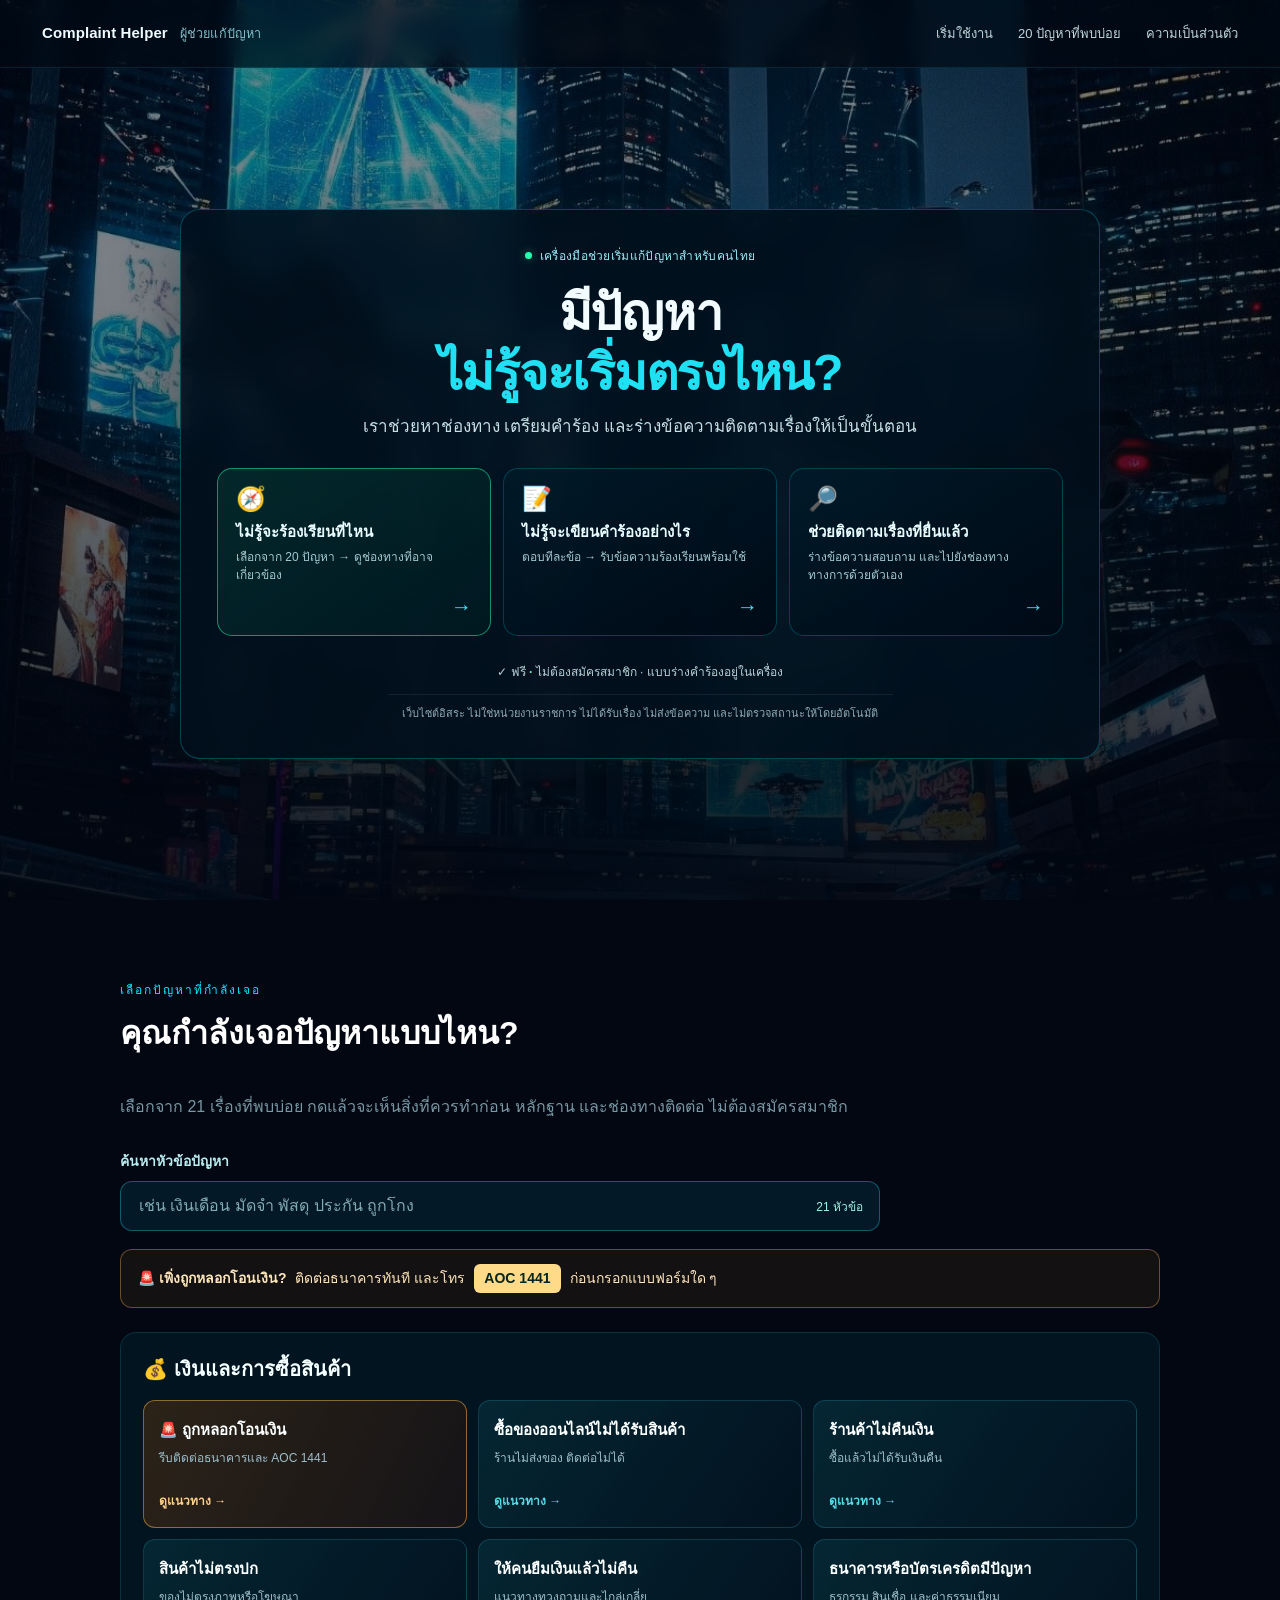
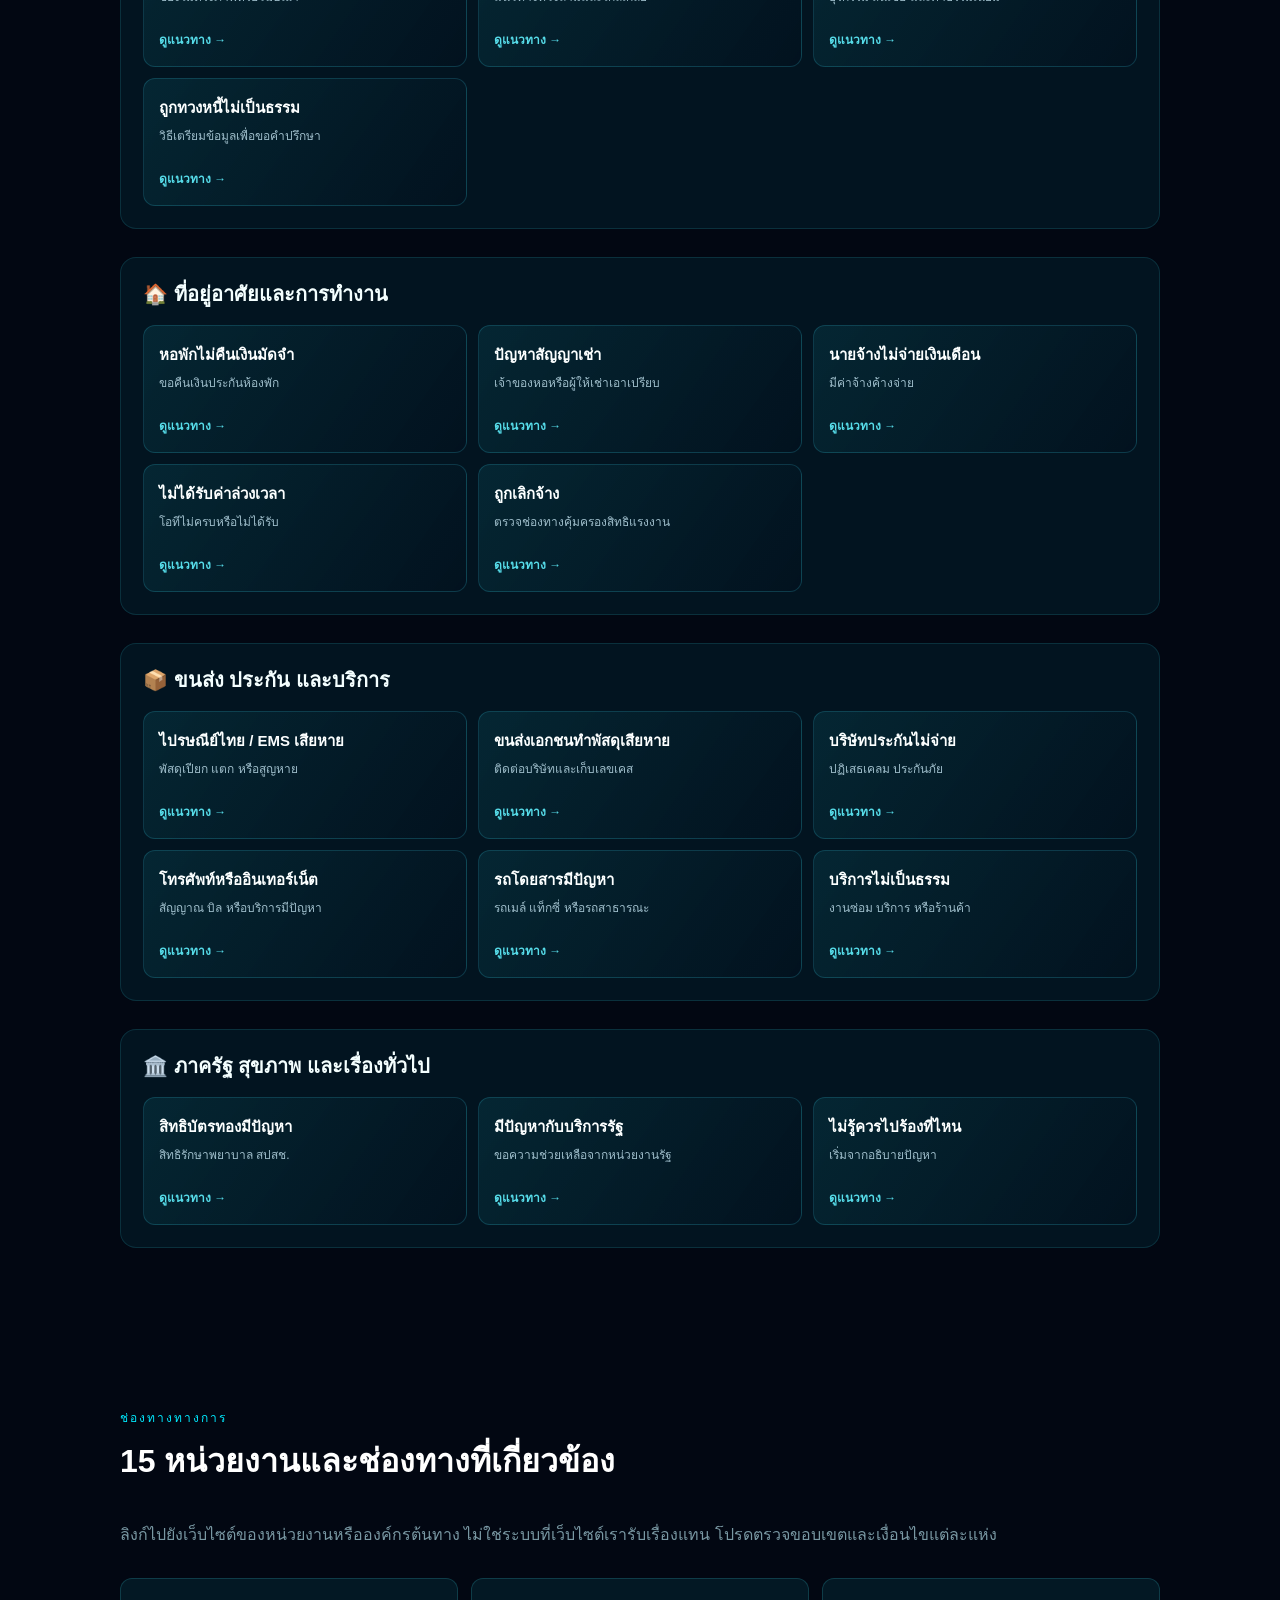
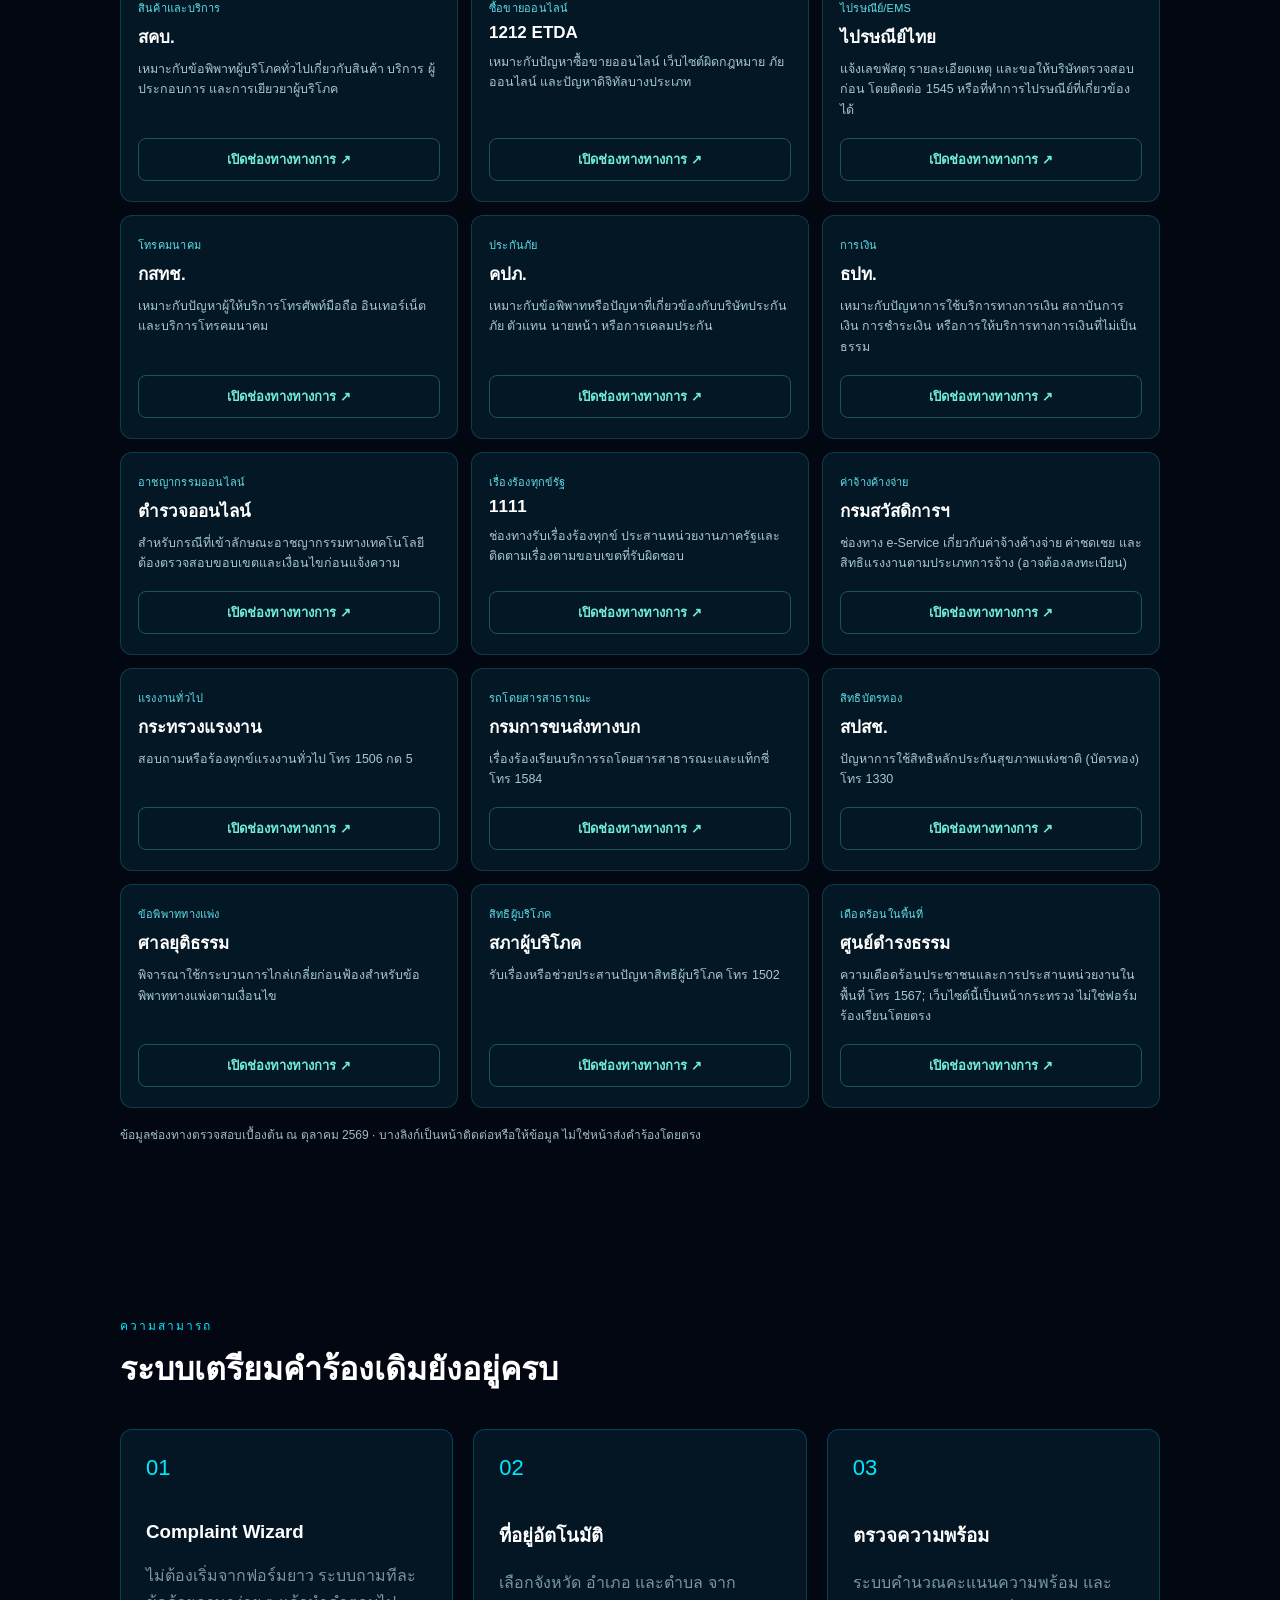
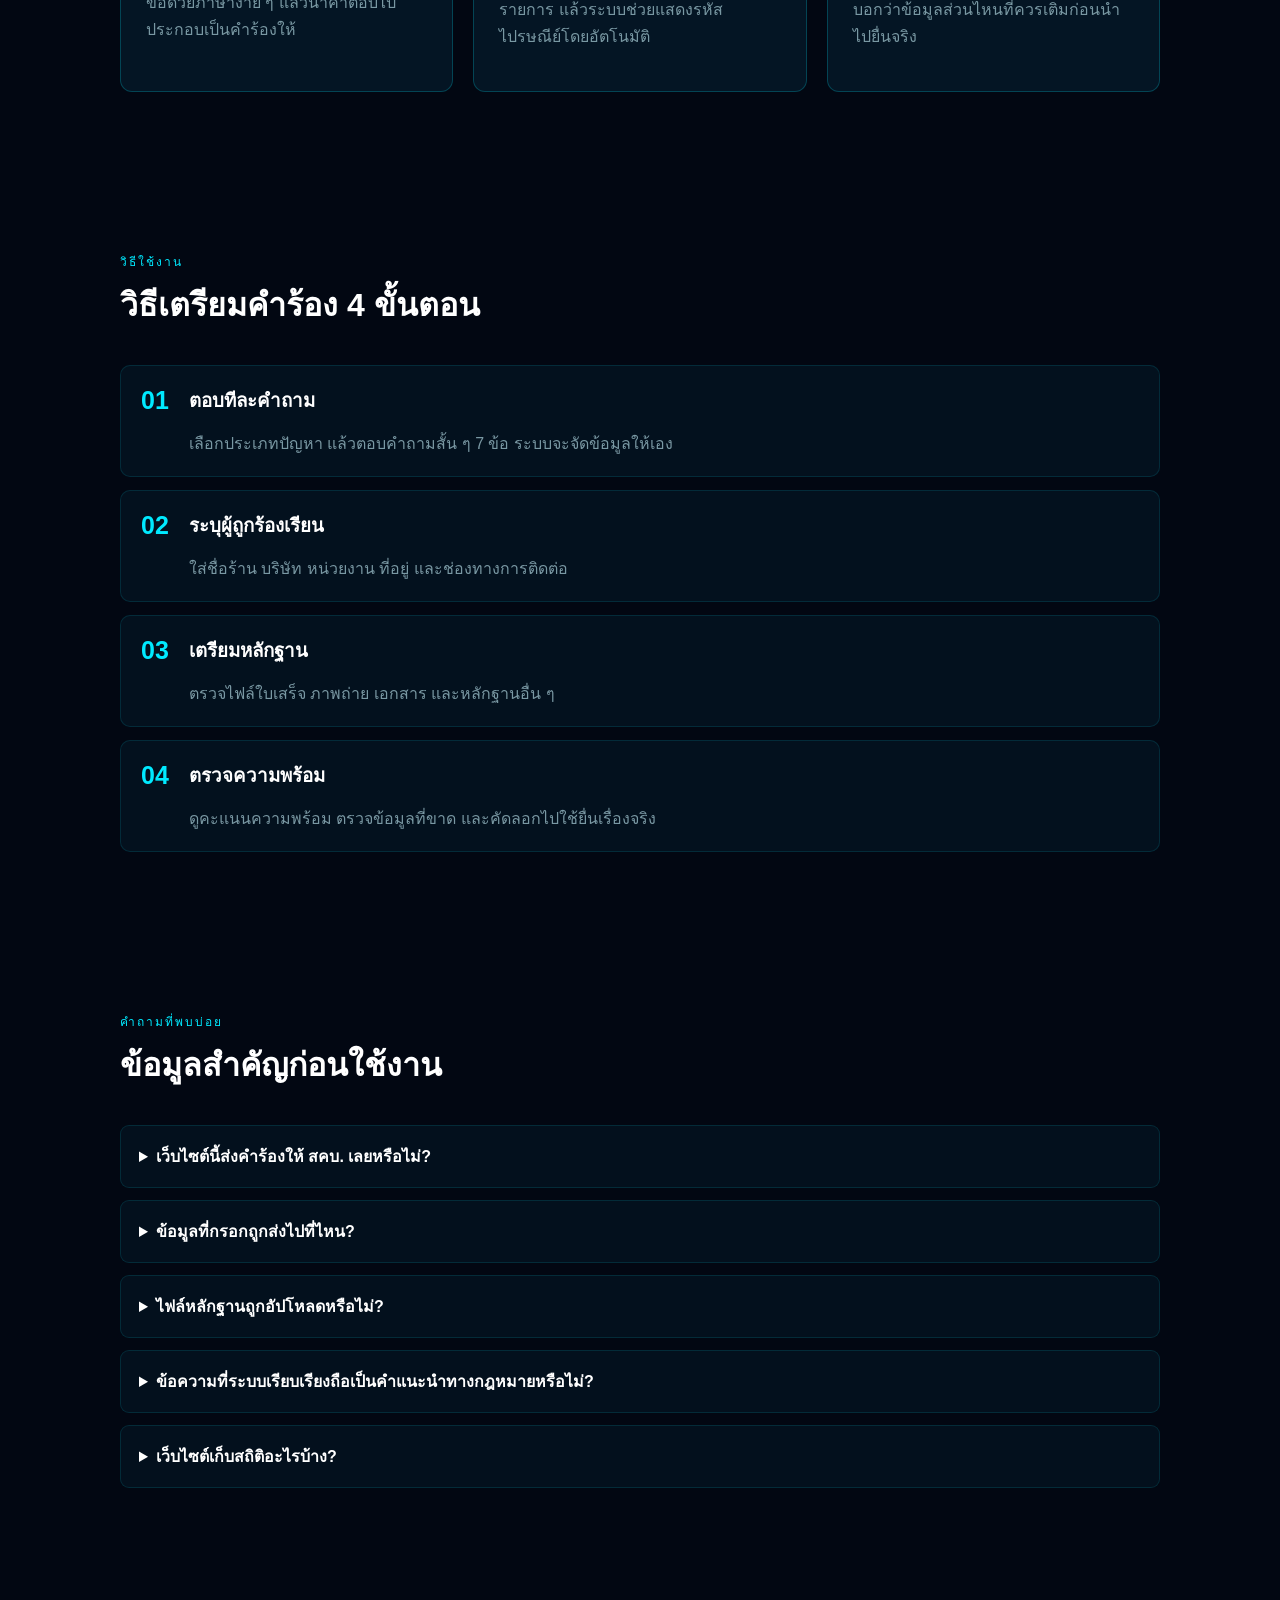
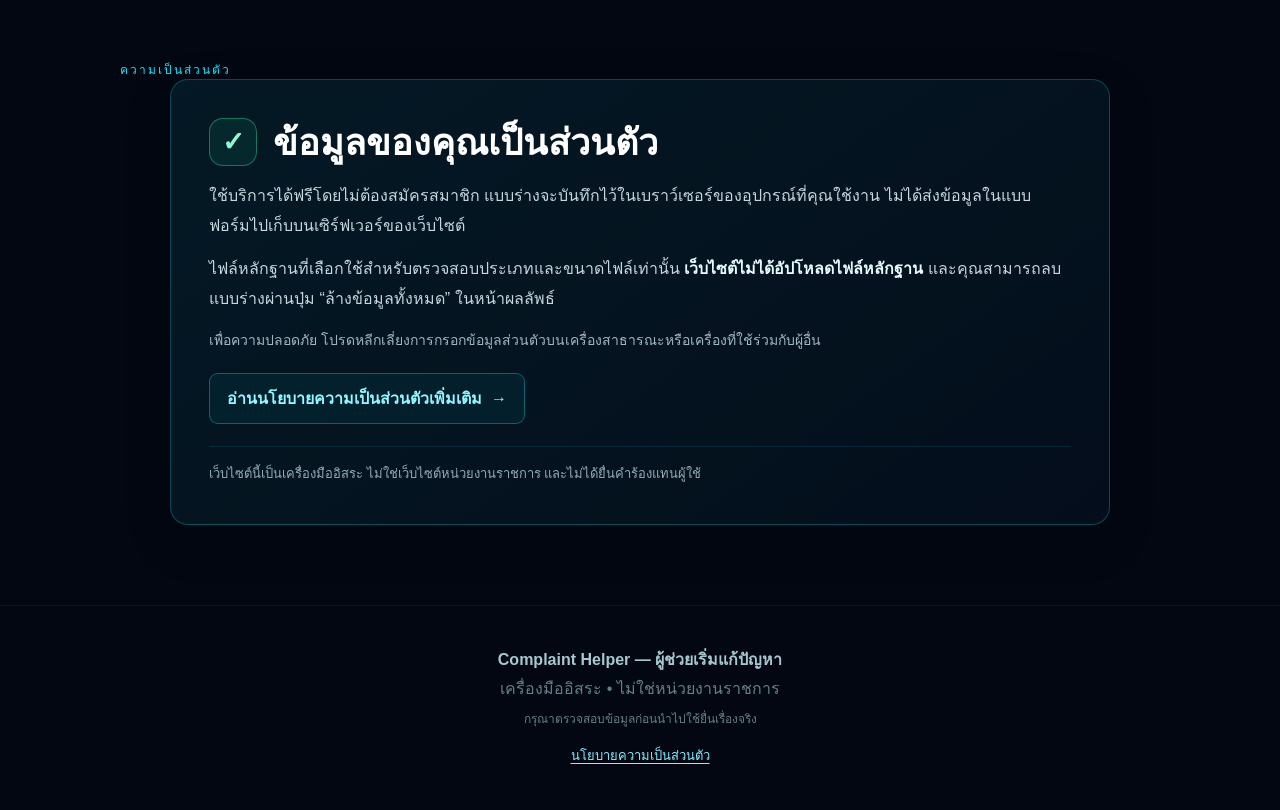
==== commit 213e8f22: "V25" ====
--- a/index.html
+++ b/index.html
@@ -1,10 +1,10 @@
 <!DOCTYPE html>
-<!-- Complaint Helper V24.1: clearer follow-up assistant; previous tools preserved -->
+<!-- Complaint Helper V25: visible complaint topics and official channels; existing tools preserved -->
 <html lang="th">
 <head>
   <meta charset="UTF-8">
   <meta name="viewport" content="width=device-width, initial-scale=1.0">
-  <meta name="description" content="มีปัญหาไม่รู้จะเริ่มตรงไหน? ค้นหาช่องทางร้องเรียน เตรียมหนังสือ และสร้างข้อความติดตามเรื่อง ฟรี ไม่ต้องสมัครสมาชิก">
+  <meta name="description" content="มีปัญหาเรื่องเงิน งาน หอพัก ขนส่ง หรือร้านค้า? เลือกปัญหา ดูขั้นตอนและช่องทางหน่วยงานที่เกี่ยวข้อง ฟรี ไม่ต้องสมัครสมาชิก">
   <title>ช่วยเริ่มแก้ปัญหา | Complaint Helper</title>
   <link rel="stylesheet" href="style.css">
 </head>
@@ -17,7 +17,7 @@
     <div class="brand">Complaint Helper <span class="brand-thai">ผู้ช่วยแก้ปัญหา</span></div>
     <nav>
       <a href="#services">เริ่มใช้งาน</a>
-      <a href="#quickStart">ประเภทปัญหา</a>
+      <a href="#quickStart">20 ปัญหาที่พบบ่อย</a>
       <a href="#privacy">ความเป็นส่วนตัว</a>
     </nav>
   </header>
@@ -31,7 +31,7 @@
       <div class="service-paths" aria-label="เลือกสิ่งที่ต้องการความช่วยเหลือ">
         <button type="button" class="service-path service-path-primary" onclick="openAgencyFinder()">
           <span class="service-path-icon" aria-hidden="true">🧭</span>
-          <span class="service-path-content"><strong>ไม่รู้จะร้องเรียนที่ไหน</strong><small>เลือกปัญหา → ดูหน่วยงานที่ควรเริ่มติดต่อ</small></span>
+          <span class="service-path-content"><strong>ไม่รู้จะร้องเรียนที่ไหน</strong><small>เลือกจาก 20 ปัญหา → ดูช่องทางที่อาจเกี่ยวข้อง</small></span>
           <span class="service-path-arrow" aria-hidden="true">→</span>
         </button>
         <button type="button" class="service-path" onclick="startComplaint()">
@@ -61,22 +61,31 @@
 
     <section id="agencyTool" class="tool-panel hidden" aria-labelledby="agencyToolTitle">
       <h2 id="agencyToolTitle">🧭 ไม่รู้จะร้องเรียนที่ไหน?</h2>
-      <p class="tool-lede">เริ่มจากเลือกประเภทปัญหา ระบบจะแสดงช่องทางที่อาจเกี่ยวข้อง โดยยังไม่ต้องกรอกชื่อหรือข้อมูลส่วนตัว</p>
+      <p class="tool-lede">เริ่มจากเลือกประเภทปัญหา ระบบจะแสดงขั้นตอน หลักฐาน และช่องทางที่อาจเกี่ยวข้อง โดยไม่ต้องกรอกชื่อหรือข้อมูลส่วนตัว</p>
       <label for="agencyIssue">ปัญหาของคุณเกี่ยวกับเรื่องใด?</label>
       <select id="agencyIssue" onchange="renderAgencyFinder()">
         <option value="">-- เลือกประเภทปัญหา --</option>
-        <option value="online">ซื้อของออนไลน์ / ไม่ได้รับสินค้า</option>
-        <option value="consumer">ร้านค้าไม่คืนเงิน / บริการไม่เป็นธรรม</option>
-        <option value="post">ไปรษณีย์ไทย / EMS พัสดุเสียหาย</option>
-        <option value="otherParcel">พัสดุเสียหายจากขนส่งอื่น</option>
+        <option value="online">ซื้อของออนไลน์แล้วไม่ได้รับสินค้า</option>
+        <option value="refund">ร้านค้าไม่คืนเงิน</option>
+        <option value="mismatch">สินค้าไม่ตรงปก / โฆษณาไม่ตรงจริง</option>
+        <option value="consumer">บริการไม่เป็นธรรม / ร้านค้าเอาเปรียบ</option>
+        <option value="post">พัสดุไปรษณีย์ไทย/EMS เสียหาย</option>
+        <option value="otherParcel">พัสดุขนส่งเอกชนเสียหาย</option>
+        <option value="fraud">ถูกหลอกโอนเงิน (เร่งด่วน)</option>
+        <option value="housing">หอพักไม่คืนเงินมัดจำ</option>
+        <option value="lease">มีปัญหาสัญญาเช่า / เจ้าของหอเอาเปรียบ</option>
+        <option value="labor">นายจ้างไม่จ่ายเงินเดือน</option>
+        <option value="overtime">ไม่ได้รับค่าล่วงเวลา</option>
+        <option value="dismissal">ถูกเลิกจ้าง / ค่าชดเชย</option>
+        <option value="insurance">บริษัทประกันไม่จ่ายค่าสินไหม</option>
+        <option value="finance">ธนาคาร / สินเชื่อ / บัตรเครดิต</option>
+        <option value="debtcollect">ถูกทวงหนี้ไม่เป็นธรรม</option>
+        <option value="loan">ให้ยืมเงินแล้วไม่คืน</option>
         <option value="telecom">โทรศัพท์ / อินเทอร์เน็ต</option>
-        <option value="insurance">ประกันภัย / เคลมประกัน</option>
-        <option value="finance">ธนาคาร / บริการทางการเงิน</option>
-        <option value="government">เรื่องร้องทุกข์เกี่ยวกับหน่วยงานรัฐ</option>
-        <option value="fraud">ถูกหลอกโอนเงิน / สงสัยมิจฉาชีพ (เร่งด่วน)</option>
-        <option value="labor">นายจ้างค้างเงินเดือน / ปัญหาแรงงาน</option>
-        <option value="housing">หอพัก / สัญญาเช่า / เงินประกัน</option>
-        <option value="other">ปัญหาอื่น ๆ / ยังไม่แน่ใจ</option>
+        <option value="publicTransport">รถโดยสาร / แท็กซี่ / รถรับจ้างสาธารณะ</option>
+        <option value="nhso">ปัญหาสิทธิบัตรทอง</option>
+        <option value="government">ร้องทุกข์เรื่องบริการภาครัฐ</option>
+        <option value="other">ไม่แน่ใจว่าควรติดต่อที่ไหน</option>
       </select>
       <div id="agencyFinderResult" class="tool-result" aria-live="polite">
         <p class="tool-empty">เลือกปัญหาด้านบน เพื่อดูทางเริ่มต้นที่เหมาะสม</p>
@@ -139,38 +148,57 @@
     </section>
   </section>
 
-  <section id="quickStart" class="content-section">
-    <div class="section-label">เริ่มด่วน</div>
-    <h2 class="section-heading">เลือกปัญหาที่ใกล้เคียงกับคุณ</h2>
-    <p class="section-subtitle">กดหนึ่งครั้ง ระบบจะเลือกประเภทปัญหาให้ แล้วเริ่มถามทีละข้อทันที</p>
-
-    <div class="quick-start-grid">
-      <button class="quick-start-card" onclick="startFromProblem('parcel')">
-        <span class="quick-icon">📦</span>
-        <strong>พัสดุเสียหาย</strong>
-        <small>ของเปียก แตก สูญหาย หรือเสียหายจากการขนส่ง</small>
-      </button>
-
-      <button class="quick-start-card" onclick="startFromProblem('refund')">
-        <span class="quick-icon">💸</span>
-        <strong>ร้านไม่คืนเงิน</strong>
-        <small>ยกเลิกหรือคืนสินค้าแล้ว ยังไม่ได้รับเงินคืน</small>
-      </button>
-
-      <button class="quick-start-card" onclick="startFromProblem('mismatch')">
-        <span class="quick-icon">🛍️</span>
-        <strong>ของไม่ตรงปก</strong>
-        <small>สินค้าไม่ตรงภาพ รายละเอียด หรือข้อความโฆษณา</small>
-      </button>
-
-      <button class="quick-start-card" onclick="startFromProblem('service')">
-        <span class="quick-icon">🛠️</span>
-        <strong>บริการมีปัญหา</strong>
-        <small>บริการไม่เป็นไปตามตกลง หรือไม่ได้รับการแก้ไข</small>
-      </button>
-    </div>
+  <section id="quickStart" class="content-section issue-explorer" aria-labelledby="issueHeading">
+    <div class="section-label">เลือกปัญหาที่กำลังเจอ</div>
+    <h2 id="issueHeading" class="section-heading">คุณกำลังเจอปัญหาแบบไหน?</h2>
+    <p class="section-subtitle">เลือกจาก 21 เรื่องที่พบบ่อย กดแล้วจะเห็นสิ่งที่ควรทำก่อน หลักฐาน และช่องทางติดต่อ ไม่ต้องสมัครสมาชิก</p>
+    <div class="issue-search-wrap">
+      <label for="issueSearch" class="issue-search-label">ค้นหาหัวข้อปัญหา</label>
+      <input type="search" id="issueSearch" autocomplete="off" placeholder="เช่น เงินเดือน มัดจำ พัสดุ ประกัน ถูกโกง" oninput="filterIssueCards()">
+      <span id="issueSearchCount" class="issue-search-count" aria-live="polite">21 หัวข้อ</span>
+    </div>
+    <div class="emergency-strip" role="note"><strong>🚨 เพิ่งถูกหลอกโอนเงิน?</strong> ติดต่อธนาคารทันที และโทร <a href="tel:1441">AOC 1441</a> ก่อนกรอกแบบฟอร์มใด ๆ</div>
+    <div id="issueGroups" class="issue-groups">
+      <section class="issue-group" aria-label="เงินและการซื้อสินค้า"><h3>💰 เงินและการซื้อสินค้า</h3><div class="issue-card-grid">
+        <button type="button" class="issue-choice urgent-issue" data-issue="fraud" onclick="chooseIssueFromHome('fraud')"><strong>🚨 ถูกหลอกโอนเงิน</strong><small>รีบติดต่อธนาคารและ AOC 1441</small><span aria-hidden="true">ดูแนวทาง →</span></button>
+        <button type="button" class="issue-choice " data-issue="online" onclick="chooseIssueFromHome('online')"><strong>ซื้อของออนไลน์ไม่ได้รับสินค้า</strong><small>ร้านไม่ส่งของ ติดต่อไม่ได้</small><span aria-hidden="true">ดูแนวทาง →</span></button>
+        <button type="button" class="issue-choice " data-issue="refund" onclick="chooseIssueFromHome('refund')"><strong>ร้านค้าไม่คืนเงิน</strong><small>ซื้อแล้วไม่ได้รับเงินคืน</small><span aria-hidden="true">ดูแนวทาง →</span></button>
+        <button type="button" class="issue-choice " data-issue="mismatch" onclick="chooseIssueFromHome('mismatch')"><strong>สินค้าไม่ตรงปก</strong><small>ของไม่ตรงภาพหรือโฆษณา</small><span aria-hidden="true">ดูแนวทาง →</span></button>
+        <button type="button" class="issue-choice " data-issue="loan" onclick="chooseIssueFromHome('loan')"><strong>ให้คนยืมเงินแล้วไม่คืน</strong><small>แนวทางทวงถามและไกล่เกลี่ย</small><span aria-hidden="true">ดูแนวทาง →</span></button>
+        <button type="button" class="issue-choice " data-issue="finance" onclick="chooseIssueFromHome('finance')"><strong>ธนาคารหรือบัตรเครดิตมีปัญหา</strong><small>ธุรกรรม สินเชื่อ และค่าธรรมเนียม</small><span aria-hidden="true">ดูแนวทาง →</span></button>
+        <button type="button" class="issue-choice " data-issue="debtcollect" onclick="chooseIssueFromHome('debtcollect')"><strong>ถูกทวงหนี้ไม่เป็นธรรม</strong><small>วิธีเตรียมข้อมูลเพื่อขอคำปรึกษา</small><span aria-hidden="true">ดูแนวทาง →</span></button>
+      </div></section>
+      <section class="issue-group" aria-label="ที่อยู่อาศัยและการทำงาน"><h3>🏠 ที่อยู่อาศัยและการทำงาน</h3><div class="issue-card-grid">
+        <button type="button" class="issue-choice " data-issue="housing" onclick="chooseIssueFromHome('housing')"><strong>หอพักไม่คืนเงินมัดจำ</strong><small>ขอคืนเงินประกันห้องพัก</small><span aria-hidden="true">ดูแนวทาง →</span></button>
+        <button type="button" class="issue-choice " data-issue="lease" onclick="chooseIssueFromHome('lease')"><strong>ปัญหาสัญญาเช่า</strong><small>เจ้าของหอหรือผู้ให้เช่าเอาเปรียบ</small><span aria-hidden="true">ดูแนวทาง →</span></button>
+        <button type="button" class="issue-choice " data-issue="labor" onclick="chooseIssueFromHome('labor')"><strong>นายจ้างไม่จ่ายเงินเดือน</strong><small>มีค่าจ้างค้างจ่าย</small><span aria-hidden="true">ดูแนวทาง →</span></button>
+        <button type="button" class="issue-choice " data-issue="overtime" onclick="chooseIssueFromHome('overtime')"><strong>ไม่ได้รับค่าล่วงเวลา</strong><small>โอทีไม่ครบหรือไม่ได้รับ</small><span aria-hidden="true">ดูแนวทาง →</span></button>
+        <button type="button" class="issue-choice " data-issue="dismissal" onclick="chooseIssueFromHome('dismissal')"><strong>ถูกเลิกจ้าง</strong><small>ตรวจช่องทางคุ้มครองสิทธิแรงงาน</small><span aria-hidden="true">ดูแนวทาง →</span></button>
+      </div></section>
+      <section class="issue-group" aria-label="ขนส่ง ประกัน และบริการ"><h3>📦 ขนส่ง ประกัน และบริการ</h3><div class="issue-card-grid">
+        <button type="button" class="issue-choice " data-issue="post" onclick="chooseIssueFromHome('post')"><strong>ไปรษณีย์ไทย / EMS เสียหาย</strong><small>พัสดุเปียก แตก หรือสูญหาย</small><span aria-hidden="true">ดูแนวทาง →</span></button>
+        <button type="button" class="issue-choice " data-issue="otherParcel" onclick="chooseIssueFromHome('otherParcel')"><strong>ขนส่งเอกชนทำพัสดุเสียหาย</strong><small>ติดต่อบริษัทและเก็บเลขเคส</small><span aria-hidden="true">ดูแนวทาง →</span></button>
+        <button type="button" class="issue-choice " data-issue="insurance" onclick="chooseIssueFromHome('insurance')"><strong>บริษัทประกันไม่จ่าย</strong><small>ปฏิเสธเคลม ประกันภัย</small><span aria-hidden="true">ดูแนวทาง →</span></button>
+        <button type="button" class="issue-choice " data-issue="telecom" onclick="chooseIssueFromHome('telecom')"><strong>โทรศัพท์หรืออินเทอร์เน็ต</strong><small>สัญญาณ บิล หรือบริการมีปัญหา</small><span aria-hidden="true">ดูแนวทาง →</span></button>
+        <button type="button" class="issue-choice " data-issue="publicTransport" onclick="chooseIssueFromHome('publicTransport')"><strong>รถโดยสารมีปัญหา</strong><small>รถเมล์ แท็กซี่ หรือรถสาธารณะ</small><span aria-hidden="true">ดูแนวทาง →</span></button>
+        <button type="button" class="issue-choice " data-issue="consumer" onclick="chooseIssueFromHome('consumer')"><strong>บริการไม่เป็นธรรม</strong><small>งานซ่อม บริการ หรือร้านค้า</small><span aria-hidden="true">ดูแนวทาง →</span></button>
+      </div></section>
+      <section class="issue-group" aria-label="ภาครัฐ สุขภาพ และเรื่องทั่วไป"><h3>🏛️ ภาครัฐ สุขภาพ และเรื่องทั่วไป</h3><div class="issue-card-grid">
+        <button type="button" class="issue-choice " data-issue="nhso" onclick="chooseIssueFromHome('nhso')"><strong>สิทธิบัตรทองมีปัญหา</strong><small>สิทธิรักษาพยาบาล สปสช.</small><span aria-hidden="true">ดูแนวทาง →</span></button>
+        <button type="button" class="issue-choice " data-issue="government" onclick="chooseIssueFromHome('government')"><strong>มีปัญหากับบริการรัฐ</strong><small>ขอความช่วยเหลือจากหน่วยงานรัฐ</small><span aria-hidden="true">ดูแนวทาง →</span></button>
+        <button type="button" class="issue-choice " data-issue="other" onclick="chooseIssueFromHome('other')"><strong>ไม่รู้ควรไปร้องที่ไหน</strong><small>เริ่มจากอธิบายปัญหา</small><span aria-hidden="true">ดูแนวทาง →</span></button>
+      </div></section>
+    </div>
+    <p id="issueNoResults" class="issue-no-results hidden">ไม่พบหัวข้อที่ตรงกับคำค้น ลองคำสั้น ๆ หรือเลือก “ไม่รู้ควรไปร้องที่ไหน” ด้านบน</p>
   </section>
 
+  <section id="officialDirectory" class="content-section agency-directory" aria-labelledby="directoryTitle">
+    <div class="section-label">ช่องทางทางการ</div>
+    <h2 id="directoryTitle" class="section-heading">15 หน่วยงานและช่องทางที่เกี่ยวข้อง</h2>
+    <p class="section-subtitle">ลิงก์ไปยังเว็บไซต์ของหน่วยงานหรือองค์กรต้นทาง ไม่ใช่ระบบที่เว็บไซต์เรารับเรื่องแทน โปรดตรวจขอบเขตและเงื่อนไขแต่ละแห่ง</p>
+    <div id="directoryGrid" class="directory-grid" aria-live="polite"></div>
+    <p class="directory-small">ข้อมูลช่องทางตรวจสอบเบื้องต้น ณ ตุลาคม 2569 · บางลิงก์เป็นหน้าติดต่อหรือให้ข้อมูล ไม่ใช่หน้าส่งคำร้องโดยตรง</p>
+  </section>
   <section class="content-section">
     <div class="section-label">ความสามารถ</div>
     <h2 class="section-heading">ระบบเตรียมคำร้องเดิมยังอยู่ครบ</h2>
--- a/style.css
+++ b/style.css
@@ -699,3 +699,42 @@
   .followup-channel-actions{flex-direction:column}
   .followup-channel-btn,.followup-channel-secondary{width:100%}
 }
+
+
+/* Version 25: prominent issue explorer and verified agency directory */
+.issue-explorer,.agency-directory{scroll-margin-top:22px}
+.issue-search-wrap{position:relative;max-width:760px;margin:23px 0 18px}
+.issue-search-label{display:block;font-weight:700;color:#b9edf0;font-size:14px;margin-bottom:9px}
+#issueSearch{display:block;width:100%;padding:15px 110px 15px 18px;color:#f5ffff;font:inherit;background:#041927;border:1px solid rgba(37,219,242,.35);border-radius:12px;outline-offset:3px}
+#issueSearch::placeholder{color:#83aab5}
+.issue-search-count{position:absolute;right:17px;bottom:15px;color:#9df3e1;font-size:12px}
+.emergency-strip{display:flex;align-items:center;flex-wrap:wrap;gap:9px;padding:14px 17px;margin:18px 0 24px;color:#ffe7bd;background:rgba(136,83,20,.13);border:1px solid rgba(245,178,76,.38);border-radius:12px;font-size:14px;line-height:1.6}
+.emergency-strip a{color:#05251b;background:#ffdb89;text-decoration:none;border-radius:6px;padding:3px 10px;font-weight:900}
+.issue-groups{display:grid;gap:28px}
+.issue-group{padding:22px;background:rgba(3,23,36,.83);border:1px solid rgba(67,230,251,.13);border-radius:16px}
+.issue-group h3{margin:0 0 17px;color:#f4ffff;font-size:20px;line-height:1.4}
+.issue-card-grid{display:grid;grid-template-columns:repeat(3,minmax(0,1fr));gap:11px}
+.issue-choice{text-align:left;display:flex;flex-direction:column;gap:8px;min-height:128px;padding:17px 15px;color:#e8ffff;background:linear-gradient(125deg,rgba(7,49,62,.65),rgba(2,18,31,.96));border:1px solid rgba(55,205,230,.20);border-radius:12px;transition:transform .15s,border-color .15s}
+.issue-choice:hover,.issue-choice:focus-visible{border-color:#2adef0;transform:translateY(-2px)}
+.issue-choice strong{font-size:15px;line-height:1.55;color:#fcffff}
+.issue-choice small{color:#9fbecb;font-size:12px;line-height:1.5;flex:1}
+.issue-choice span{color:#57ddea;font-weight:700;font-size:12px}
+.issue-choice.urgent-issue{border-color:rgba(247,179,77,.5);background:linear-gradient(115deg,rgba(83,50,18,.53),rgba(22,20,24,.96))}
+.issue-choice.urgent-issue span{color:#ffd18d}
+.issue-no-results{padding:25px;border-radius:12px;background:rgba(12,41,57,.7);color:#c3dce1}
+.directory-grid{display:grid;grid-template-columns:repeat(3,minmax(0,1fr));gap:13px;margin-top:18px}
+.directory-item{display:flex;flex-direction:column;padding:20px 17px;border:1px solid rgba(66,215,224,.19);border-radius:12px;background:rgba(4,28,40,.85)}
+.directory-item>span{font-size:11px;letter-spacing:.02em;color:#60dde8}
+.directory-item h3{margin:6px 0 9px;font-size:17px;color:#fff}
+.directory-item p{margin:0 0 17px;font-size:12.5px;line-height:1.65;color:#a8c7d0;flex:1}
+.directory-item>a{font-size:13px;text-decoration:none;font-weight:700;color:#70eddb;border:1px solid rgba(78,228,224,.3);border-radius:8px;padding:10px 11px;text-align:center}
+.directory-item>a:hover{background:rgba(49,223,202,.07)}
+.directory-small{font-size:12px;color:#9fbac3;margin-top:17px}
+.finder-evidence{padding-left:20px;color:#c4e1e3;line-height:1.7;margin:8px 0 20px}
+.finder-caution{padding:14px;border:1px solid rgba(245,191,94,.35);border-radius:10px;color:#ffe1ba;background:rgba(121,77,22,.13)}
+.tool-result h4{font-size:15px;color:#e0f8ff;margin:20px 0 8px}
+.finder-secondary p{color:#93bac5;font-size:12px;margin:6px 0 0}
+.hotline-action{display:inline-block;padding:8px 13px;margin-top:8px;border-radius:8px;background:#ffe2a0;color:#19160d!important;text-decoration:none;font-weight:800}
+@media(max-width:920px){.issue-card-grid,.directory-grid{grid-template-columns:repeat(2,minmax(0,1fr))}}
+@media(max-width:570px){.issue-group{padding:15px 12px}.issue-card-grid,.directory-grid{grid-template-columns:1fr}.issue-choice{min-height:110px}.issue-group h3{font-size:17px}.directory-item{padding:15px}.emergency-strip{font-size:13px}#issueSearch{font-size:13px}}
+@media(prefers-reduced-motion:reduce){.issue-choice{transition:none}.issue-choice:hover{transform:none}}
